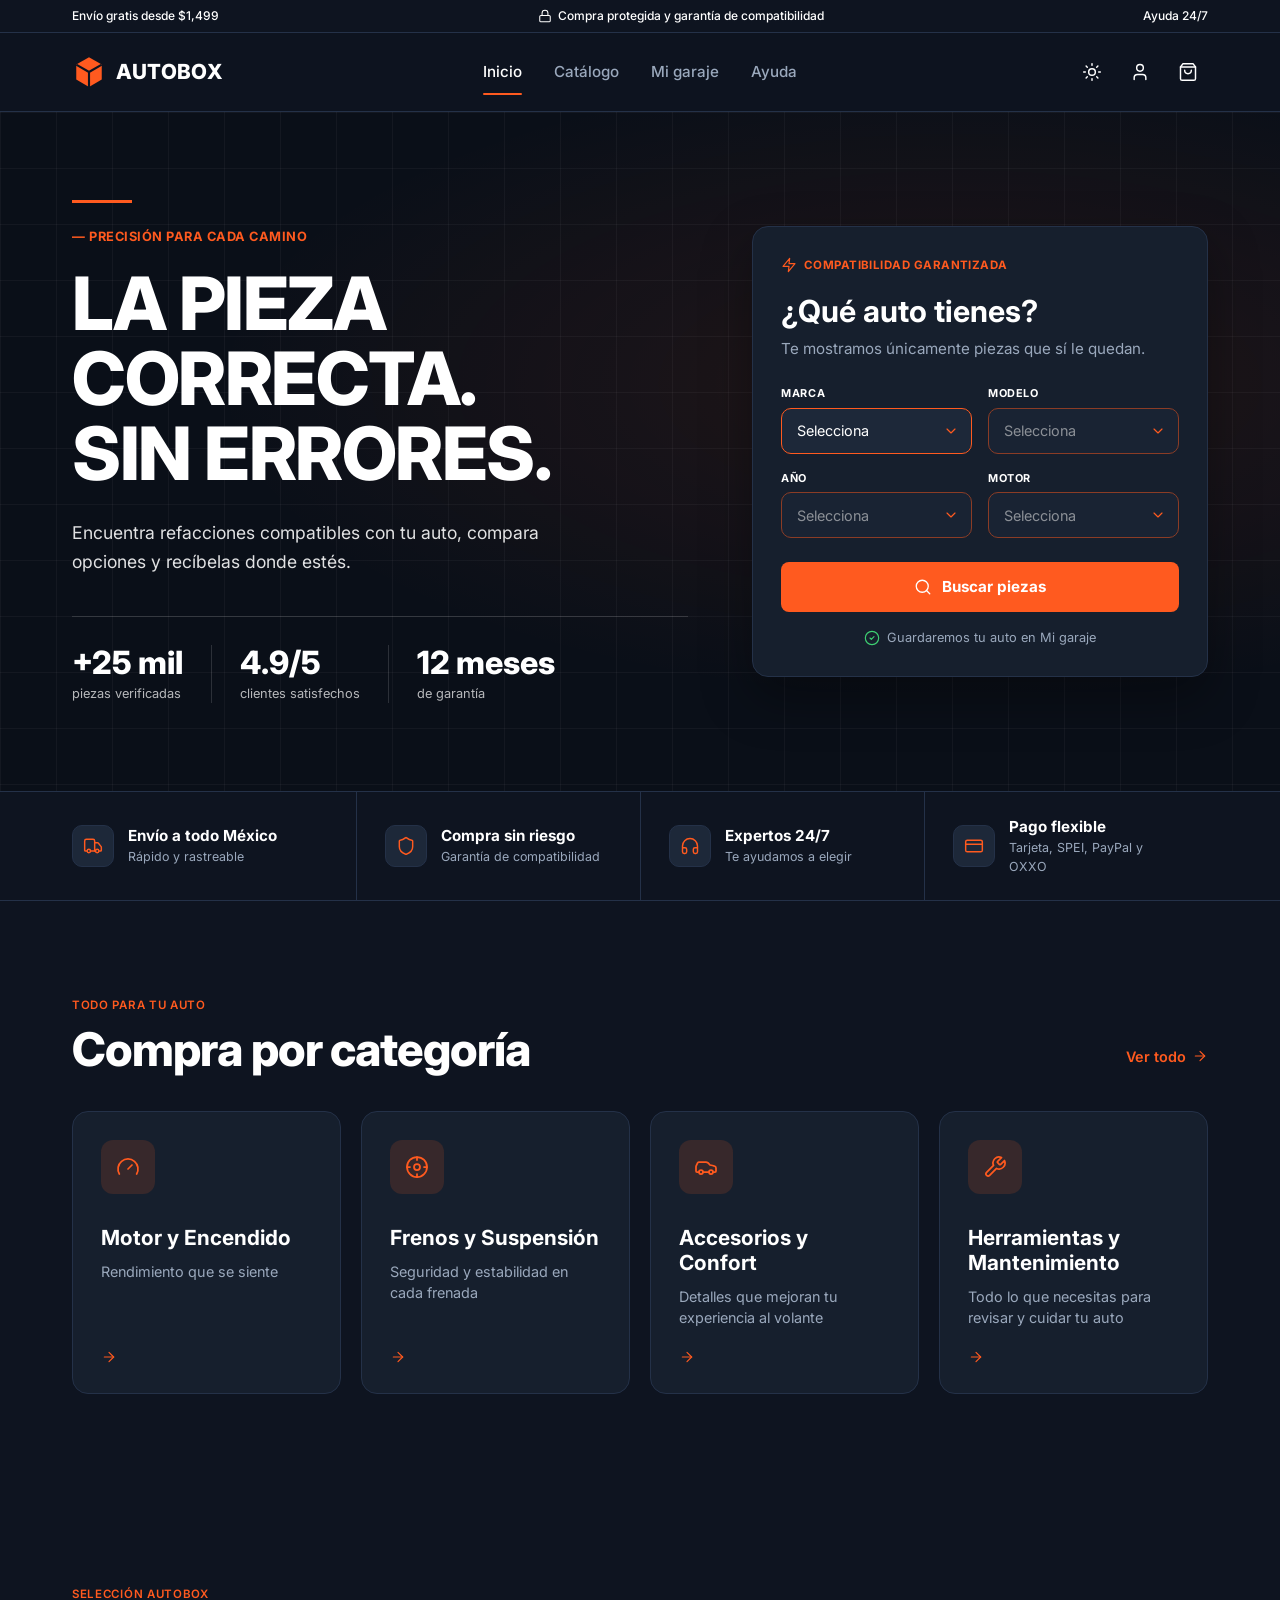
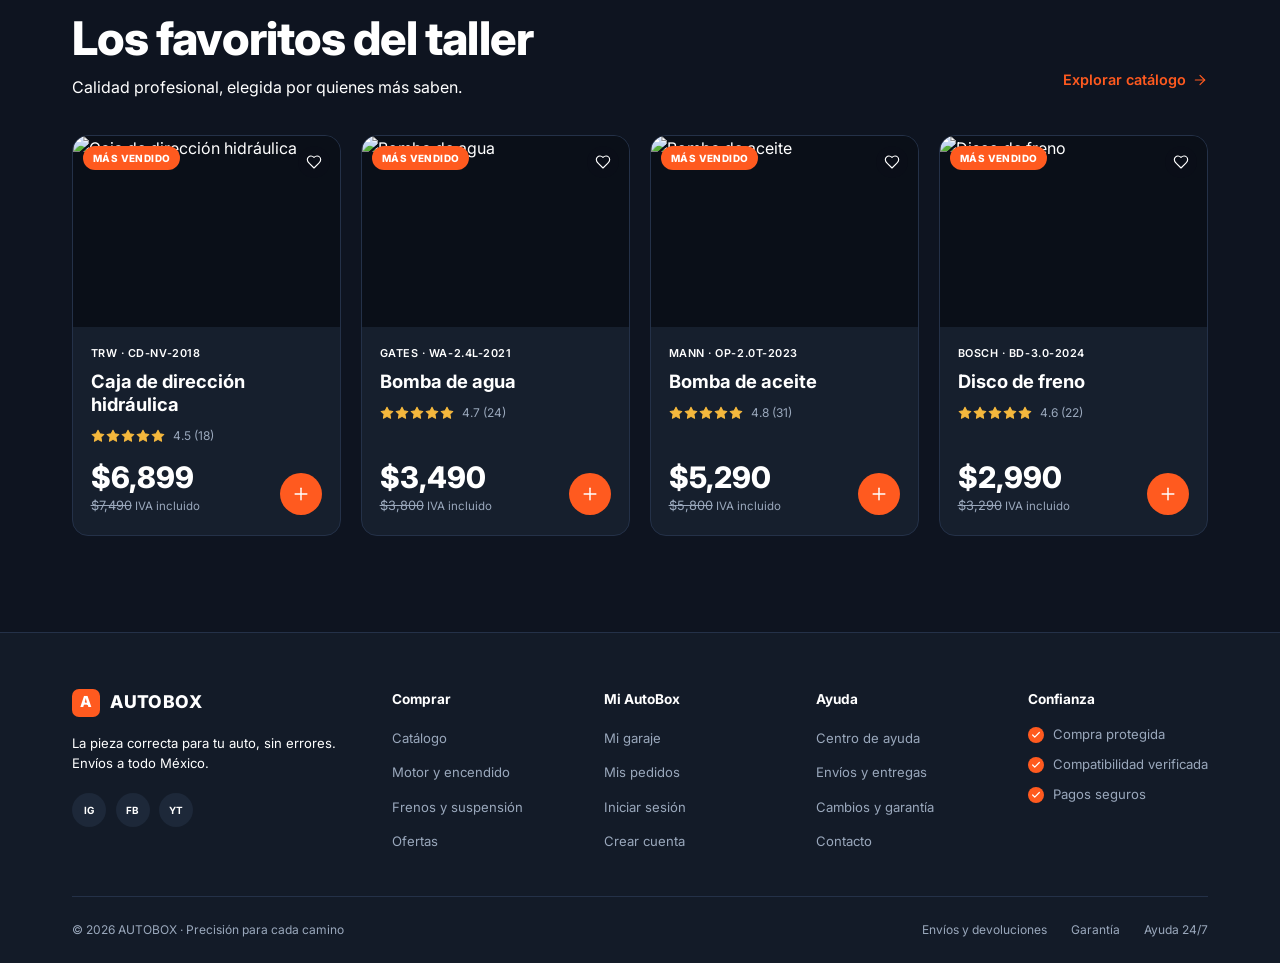
==== index.html @ 2fdffbb2 "git add" ====
<!doctype html>
<html lang="es" data-theme="dark">
<head>
    <meta charset="UTF-8" />
    <meta name="viewport" content="width=device-width, initial-scale=1.0" />
    <meta name="description" content="AUTOBOX: la pieza correcta para tu auto, sin errores. Compatibilidad garantizada y envíos a todo México." />
    <title>AUTOBOX · Inicio</title>

    <!-- Aplica el tema guardado antes de pintar (evita parpadeo) -->
    <script>
        try { document.documentElement.dataset.theme = localStorage.getItem('autobox:theme') || 'dark'; } catch (e) {}
    </script>

    <link rel="preconnect" href="https://fonts.googleapis.com" />
    <link rel="preconnect" href="https://fonts.gstatic.com" crossorigin />
    <link href="https://fonts.googleapis.com/css2?family=Inter:wght@400;500;600;700;800;900&display=swap" rel="stylesheet" />
    <link rel="stylesheet" href="css/style.css" />
</head>

<body>
<!-- ===== Sprite de iconos (se usan con <use href="#i-nombre">) ===== -->
<svg width="0" height="0" style="position:absolute" aria-hidden="true">
    <symbol id="i-truck" viewBox="0 0 24 24"><path d="M14 18V6a2 2 0 0 0-2-2H4a2 2 0 0 0-2 2v11a1 1 0 0 0 1 1h2"/><path d="M15 18H9"/><path d="M19 18h2a1 1 0 0 0 1-1v-3.65a1 1 0 0 0-.22-.624l-3.48-4.35A1 1 0 0 0 17.52 8H14"/><circle cx="17" cy="18" r="2"/><circle cx="7" cy="18" r="2"/></symbol>
    <symbol id="i-shield" viewBox="0 0 24 24"><path d="M20 13c0 5-3.5 7.5-7.66 8.95a1 1 0 0 1-.67-.01C7.5 20.5 4 18 4 13V6a1 1 0 0 1 1-1c2 0 4.5-1.2 6.24-2.72a1.17 1.17 0 0 1 1.52 0C14.51 3.81 17 5 19 5a1 1 0 0 1 1 1z"/></symbol>
    <symbol id="i-headphones" viewBox="0 0 24 24"><path d="M3 14h3a2 2 0 0 1 2 2v3a2 2 0 0 1-2 2H5a2 2 0 0 1-2-2v-7a9 9 0 0 1 18 0v7a2 2 0 0 1-2 2h-1a2 2 0 0 1-2-2v-3a2 2 0 0 1 2-2h3"/></symbol>
    <symbol id="i-card" viewBox="0 0 24 24"><rect width="20" height="14" x="2" y="5" rx="2"/><line x1="2" x2="22" y1="10" y2="10"/></symbol>
    <symbol id="i-lock" viewBox="0 0 24 24"><rect width="18" height="11" x="3" y="11" rx="2" ry="2"/><path d="M7 11V7a5 5 0 0 1 10 0v4"/></symbol>
    <symbol id="i-sun" viewBox="0 0 24 24"><circle cx="12" cy="12" r="4"/><path d="M12 2v2"/><path d="M12 20v2"/><path d="m4.93 4.93 1.41 1.41"/><path d="m17.66 17.66 1.41 1.41"/><path d="M2 12h2"/><path d="M20 12h2"/><path d="m6.34 17.66-1.41 1.41"/><path d="m19.07 4.93-1.41 1.41"/></symbol>
    <symbol id="i-moon" viewBox="0 0 24 24"><path d="M12 3a6 6 0 0 0 9 9 9 9 0 1 1-9-9Z"/></symbol>
    <symbol id="i-user" viewBox="0 0 24 24"><path d="M19 21v-2a4 4 0 0 0-4-4H9a4 4 0 0 0-4 4v2"/><circle cx="12" cy="7" r="4"/></symbol>
    <symbol id="i-bag" viewBox="0 0 24 24"><path d="M6 2 3 6v14a2 2 0 0 0 2 2h14a2 2 0 0 0 2-2V6l-3-4Z"/><path d="M3 6h18"/><path d="M16 10a4 4 0 0 1-8 0"/></symbol>
    <symbol id="i-menu" viewBox="0 0 24 24"><path d="M4 6h16"/><path d="M4 12h16"/><path d="M4 18h16"/></symbol>
    <symbol id="i-zap" viewBox="0 0 24 24"><path d="M13 2 3 14h9l-1 8 10-12h-9l1-8z"/></symbol>
    <symbol id="i-search" viewBox="0 0 24 24"><circle cx="11" cy="11" r="8"/><path d="m21 21-4.3-4.3"/></symbol>
    <symbol id="i-check-circle" viewBox="0 0 24 24"><circle cx="12" cy="12" r="10"/><path d="m9 12 2 2 4-4"/></symbol>
    <symbol id="i-check" viewBox="0 0 24 24"><path d="M20 6 9 17l-5-5"/></symbol>
    <symbol id="i-arrow-right" viewBox="0 0 24 24"><path d="M5 12h14"/><path d="m12 5 7 7-7 7"/></symbol>
    <symbol id="i-chevron-down" viewBox="0 0 24 24"><path d="m6 9 6 6 6-6"/></symbol>
    <symbol id="i-heart" viewBox="0 0 24 24"><path d="M19 14c1.49-1.46 3-3.21 3-5.5A5.5 5.5 0 0 0 16.5 3c-1.76 0-3 .5-4.5 2-1.5-1.5-2.74-2-4.5-2A5.5 5.5 0 0 0 2 8.5c0 2.3 1.5 4.05 3 5.5l7 7Z"/></symbol>
    <symbol id="i-plus" viewBox="0 0 24 24"><path d="M5 12h14"/><path d="M12 5v14"/></symbol>
    <symbol id="i-star" viewBox="0 0 24 24"><polygon points="12 2 15.09 8.26 22 9.27 17 14.14 18.18 21.02 12 17.77 5.82 21.02 7 14.14 2 9.27 8.91 8.26 12 2"/></symbol>
    <symbol id="i-wrench" viewBox="0 0 24 24"><path d="M14.7 6.3a1 1 0 0 0 0 1.4l1.6 1.6a1 1 0 0 0 1.4 0l3.77-3.77a6 6 0 0 1-7.94 7.94l-6.91 6.91a2.12 2.12 0 0 1-3-3l6.91-6.91a6 6 0 0 1 7.94-7.94l-3.76 3.76z"/></symbol>
    <symbol id="i-car" viewBox="0 0 24 24"><path d="M19 17h2c.6 0 1-.4 1-1v-3c0-.9-.7-1.7-1.5-1.9C18.7 10.6 16 10 16 10s-1.3-1.4-2.2-2.3c-.5-.4-1.1-.7-1.8-.7H5c-.6 0-1.1.4-1.4.9l-1.4 2.9A3.7 3.7 0 0 0 2 12v4c0 .6.4 1 1 1h2"/><circle cx="7" cy="17" r="2"/><path d="M9 17h6"/><circle cx="17" cy="17" r="2"/></symbol>
    <symbol id="i-gauge" viewBox="0 0 24 24"><path d="m12 14 4-4"/><path d="M3.34 19a10 10 0 1 1 17.32 0"/></symbol>
    <symbol id="i-disc" viewBox="0 0 24 24"><circle cx="12" cy="12" r="10"/><circle cx="12" cy="12" r="3"/><path d="M12 2v3"/><path d="M12 19v3"/><path d="M2 12h3"/><path d="M19 12h3"/></symbol>
</svg>

<!-- ===== Barra superior ===== -->
<div class="topbar">
    <div class="container topbar__inner">
        <span class="topbar__side">Envío gratis desde $1,499</span>
        <span class="topbar__center">
          <svg class="icon" width="14" height="14"><use href="#i-lock" /></svg>
          Compra protegida y garantía de compatibilidad
        </span>
        <a class="topbar__side" href="/ayuda">Ayuda 24/7</a>
    </div>
</div>

<!-- ===== Header ===== -->
<header class="site-header">
    <div class="container site-header__inner">
        <a class="logo logo--cube" href="/" aria-label="AUTOBOX - Inicio">
            <svg class="logo__cube" viewBox="0 0 32 32" aria-hidden="true">
                <path d="M16 2 28 9v14l-12 7L4 23V9z" fill="currentColor" />
                <path d="M16 16 28 9M16 16 4 9M16 16v14" fill="none" stroke="var(--color-bg)" stroke-width="2" stroke-linejoin="round" />
            </svg>
            <span class="logo__text">AUTOBOX</span>
        </a>

        <nav class="nav" data-nav aria-label="Principal">
            <a class="nav__link is-active" href="/" aria-current="page">Inicio</a>
            <a class="nav__link" href="/catalogo">Catálogo</a>
            <a class="nav__link" href="/garaje">Mi garaje</a>
            <a class="nav__link" href="/ayuda">Ayuda</a>
        </nav>

        <div class="site-header__actions">
            <button class="icon-btn theme-toggle" type="button" data-theme-toggle aria-label="Cambiar tema">
                <svg class="icon icon-sun" width="20" height="20"><use href="#i-sun" /></svg>
                <svg class="icon icon-moon" width="20" height="20"><use href="#i-moon" /></svg>
            </button>
            <a class="icon-btn" href="/login" aria-label="Mi cuenta"><svg class="icon" width="20" height="20"><use href="#i-user" /></svg></a>
            <a class="icon-btn" href="/carrito" aria-label="Carrito"><svg class="icon" width="20" height="20"><use href="#i-bag" /></svg></a>
            <button class="icon-btn site-header__menu" type="button" data-menu-toggle aria-label="Abrir menú" aria-expanded="false">
                <svg class="icon" width="20" height="20"><use href="#i-menu" /></svg>
            </button>
        </div>
    </div>
</header>

<main>
    <!-- ===== Hero + buscador de auto ===== -->
    <section class="hero">
        <div class="container hero__inner">
            <div class="hero__content">
                <span class="hero__line" aria-hidden="true"></span>
                <p class="hero__eyebrow">— Precisión para cada camino</p>
                <h1 class="hero__title"><span>La pieza</span> <span>correcta.</span> <span>Sin errores.</span></h1>
                <p class="hero__text">Encuentra refacciones compatibles con tu auto, compara opciones y recíbelas donde estés.</p>

                <div class="hero__stats">
                    <div class="hero__stat"><strong>+25 mil</strong><span>piezas verificadas</span></div>
                    <div class="hero__stat"><strong>4.9/5</strong><span>clientes satisfechos</span></div>
                    <div class="hero__stat"><strong>12 meses</strong><span>de garantía</span></div>
                </div>
            </div>

            <form class="finder" data-finder novalidate>
                <p class="finder__eyebrow"><svg class="icon" width="16" height="16"><use href="#i-zap" /></svg> Compatibilidad garantizada</p>
                <h2 class="finder__title">¿Qué auto tienes?</h2>
                <p class="finder__text">Te mostramos únicamente piezas que sí le quedan.</p>

                <div class="finder__grid">
                    <div class="field">
                        <label class="field__label" for="finder-marca">Marca</label>
                        <div class="select">
                            <select class="select__control" id="finder-marca" name="marca"><option value="">Selecciona</option></select>
                            <svg class="icon select__icon" width="16" height="16"><use href="#i-chevron-down" /></svg>
                        </div>
                    </div>
                    <div class="field">
                        <label class="field__label" for="finder-modelo">Modelo</label>
                        <div class="select">
                            <select class="select__control" id="finder-modelo" name="modelo" disabled><option value="">Selecciona</option></select>
                            <svg class="icon select__icon" width="16" height="16"><use href="#i-chevron-down" /></svg>
                        </div>
                    </div>
                    <div class="field">
                        <label class="field__label" for="finder-anio">Año</label>
                        <div class="select">
                            <select class="select__control" id="finder-anio" name="anio" disabled><option value="">Selecciona</option></select>
                            <svg class="icon select__icon" width="16" height="16"><use href="#i-chevron-down" /></svg>
                        </div>
                    </div>
                    <div class="field">
                        <label class="field__label" for="finder-motor">Motor</label>
                        <div class="select">
                            <select class="select__control" id="finder-motor" name="motor" disabled><option value="">Selecciona</option></select>
                            <svg class="icon select__icon" width="16" height="16"><use href="#i-chevron-down" /></svg>
                        </div>
                    </div>
                </div>

                <button class="btn btn--primary btn--block" type="submit">
                    <svg class="icon" width="18" height="18"><use href="#i-search" /></svg> Buscar piezas
                </button>

                <p class="finder__note" data-finder-note>
                    <svg class="icon" width="16" height="16"><use href="#i-check-circle" /></svg>
                    <span>Guardaremos tu auto en Mi garaje</span>
                </p>
            </form>
        </div>
    </section>

    <!-- ===== Beneficios ===== -->
    <section class="benefits" aria-label="Beneficios">
        <div class="container">
            <ul class="benefits__list">
                <li class="benefit">
                    <span class="benefit__icon"><svg class="icon" width="20" height="20"><use href="#i-truck" /></svg></span>
                    <div><strong class="benefit__title">Envío a todo México</strong><span class="benefit__text">Rápido y rastreable</span></div>
                </li>
                <li class="benefit">
                    <span class="benefit__icon"><svg class="icon" width="20" height="20"><use href="#i-shield" /></svg></span>
                    <div><strong class="benefit__title">Compra sin riesgo</strong><span class="benefit__text">Garantía de compatibilidad</span></div>
                </li>
                <li class="benefit">
                    <span class="benefit__icon"><svg class="icon" width="20" height="20"><use href="#i-headphones" /></svg></span>
                    <div><strong class="benefit__title">Expertos 24/7</strong><span class="benefit__text">Te ayudamos a elegir</span></div>
                </li>
                <li class="benefit">
                    <span class="benefit__icon"><svg class="icon" width="20" height="20"><use href="#i-card" /></svg></span>
                    <div><strong class="benefit__title">Pago flexible</strong><span class="benefit__text">Tarjeta, SPEI, PayPal y OXXO</span></div>
                </li>
            </ul>
        </div>
    </section>

    <!-- ===== Categorías ===== -->
    <section class="section" aria-labelledby="categorias-title">
        <div class="container">
            <div class="section-heading">
                <div>
                    <p class="eyebrow">Todo para tu auto</p>
                    <h2 class="section-heading__title" id="categorias-title">Compra por categoría</h2>
                </div>
                <a class="link-arrow" href="/catalogo">Ver todo <svg class="icon" width="16" height="16"><use href="#i-arrow-right" /></svg></a>
            </div>

            <div class="category-grid">
                <a class="category-card" href="/catalogo?cat=motor">
                    <span class="category-card__icon"><svg class="icon" width="24" height="24"><use href="#i-gauge" /></svg></span>
                    <h3 class="category-card__title">Motor y Encendido</h3>
                    <p class="category-card__text">Rendimiento que se siente</p>
                    <span class="category-card__arrow"><svg class="icon" width="16" height="16"><use href="#i-arrow-right" /></svg></span>
                </a>
                <a class="category-card" href="/catalogo?cat=frenos">
                    <span class="category-card__icon"><svg class="icon" width="24" height="24"><use href="#i-disc" /></svg></span>
                    <h3 class="category-card__title">Frenos y Suspensión</h3>
                    <p class="category-card__text">Seguridad y estabilidad en cada frenada</p>
                    <span class="category-card__arrow"><svg class="icon" width="16" height="16"><use href="#i-arrow-right" /></svg></span>
                </a>
                <a class="category-card" href="/catalogo?cat=accesorios">
                    <span class="category-card__icon"><svg class="icon" width="24" height="24"><use href="#i-car" /></svg></span>
                    <h3 class="category-card__title">Accesorios y Confort</h3>
                    <p class="category-card__text">Detalles que mejoran tu experiencia al volante</p>
                    <span class="category-card__arrow"><svg class="icon" width="16" height="16"><use href="#i-arrow-right" /></svg></span>
                </a>
                <a class="category-card" href="/catalogo?cat=herramientas">
                    <span class="category-card__icon"><svg class="icon" width="24" height="24"><use href="#i-wrench" /></svg></span>
                    <h3 class="category-card__title">Herramientas y Mantenimiento</h3>
                    <p class="category-card__text">Todo lo que necesitas para revisar y cuidar tu auto</p>
                    <span class="category-card__arrow"><svg class="icon" width="16" height="16"><use href="#i-arrow-right" /></svg></span>
                </a>
            </div>
        </div>
    </section>

    <!-- ===== Productos destacados =====
         Las imágenes son URLs (columna imagen_url de PRODUCTO). Cámbialas por las reales. -->
    <section class="section" aria-labelledby="favoritos-title">
        <div class="container">
            <div class="section-heading">
                <div>
                    <p class="eyebrow">Selección AUTOBOX</p>
                    <h2 class="section-heading__title" id="favoritos-title">Los favoritos del taller</h2>
                    <p class="section-heading__text">Calidad profesional, elegida por quienes más saben.</p>
                </div>
                <a class="link-arrow" href="/catalogo">Explorar catálogo <svg class="icon" width="16" height="16"><use href="#i-arrow-right" /></svg></a>
            </div>

            <div class="product-grid" data-products>
                <!-- Producto 1 -->
                <article class="product-card">
                    <div class="product-card__media">
                        <img src="https://placehold.co/600x430/151d2a/9aa8bc?text=Caja+de+direccion" alt="Caja de dirección hidráulica" loading="lazy" width="600" height="430" />
                        <span class="badge">Más vendido</span>
                        <button class="product-card__fav" type="button" data-fav aria-pressed="false" aria-label="Guardar Caja de dirección hidráulica en favoritos"><svg class="icon" width="16" height="16"><use href="#i-heart" /></svg></button>
                    </div>
                    <div class="product-card__body">
                        <p class="product-card__sku">TRW · CD-NV-2018</p>
                        <h3 class="product-card__name">Caja de dirección hidráulica</h3>
                        <p class="product-card__rating">
                            <span class="stars" role="img" aria-label="Calificación 4.5 de 5"><svg class="icon icon--filled" width="14" height="14"><use href="#i-star" /></svg><svg class="icon icon--filled" width="14" height="14"><use href="#i-star" /></svg><svg class="icon icon--filled" width="14" height="14"><use href="#i-star" /></svg><svg class="icon icon--filled" width="14" height="14"><use href="#i-star" /></svg><svg class="icon icon--filled" width="14" height="14"><use href="#i-star" /></svg></span>
                            <span>4.5 (18)</span>
                        </p>
                        <div class="product-card__footer">
                            <div>
                                <p class="product-card__price">$6,899</p>
                                <p class="product-card__old"><s>$7,490</s> <span>IVA incluido</span></p>
                            </div>
                            <button class="product-card__add" type="button" data-add="1" aria-label="Agregar Caja de dirección hidráulica al carrito">
                                <svg class="icon icon-plus" width="20" height="20"><use href="#i-plus" /></svg>
                                <svg class="icon icon-check" width="20" height="20"><use href="#i-check" /></svg>
                            </button>
                        </div>
                    </div>
                </article>

                <!-- Producto 2 -->
                <article class="product-card">
                    <div class="product-card__media">
                        <img src="https://placehold.co/600x430/151d2a/9aa8bc?text=Bomba+de+agua" alt="Bomba de agua" loading="lazy" width="600" height="430" />
                        <span class="badge">Más vendido</span>
                        <button class="product-card__fav" type="button" data-fav aria-pressed="false" aria-label="Guardar Bomba de agua en favoritos"><svg class="icon" width="16" height="16"><use href="#i-heart" /></svg></button>
                    </div>
                    <div class="product-card__body">
                        <p class="product-card__sku">GATES · WA-2.4L-2021</p>
                        <h3 class="product-card__name">Bomba de agua</h3>
                        <p class="product-card__rating">
                            <span class="stars" role="img" aria-label="Calificación 4.7 de 5"><svg class="icon icon--filled" width="14" height="14"><use href="#i-star" /></svg><svg class="icon icon--filled" width="14" height="14"><use href="#i-star" /></svg><svg class="icon icon--filled" width="14" height="14"><use href="#i-star" /></svg><svg class="icon icon--filled" width="14" height="14"><use href="#i-star" /></svg><svg class="icon icon--filled" width="14" height="14"><use href="#i-star" /></svg></span>
                            <span>4.7 (24)</span>
                        </p>
                        <div class="product-card__footer">
                            <div>
                                <p class="product-card__price">$3,490</p>
                                <p class="product-card__old"><s>$3,800</s> <span>IVA incluido</span></p>
                            </div>
                            <button class="product-card__add" type="button" data-add="2" aria-label="Agregar Bomba de agua al carrito">
                                <svg class="icon icon-plus" width="20" height="20"><use href="#i-plus" /></svg>
                                <svg class="icon icon-check" width="20" height="20"><use href="#i-check" /></svg>
                            </button>
                        </div>
                    </div>
                </article>

                <!-- Producto 3 -->
                <article class="product-card">
                    <div class="product-card__media">
                        <img src="https://placehold.co/600x430/151d2a/9aa8bc?text=Bomba+de+aceite" alt="Bomba de aceite" loading="lazy" width="600" height="430" />
                        <span class="badge">Más vendido</span>
                        <button class="product-card__fav" type="button" data-fav aria-pressed="false" aria-label="Guardar Bomba de aceite en favoritos"><svg class="icon" width="16" height="16"><use href="#i-heart" /></svg></button>
                    </div>
                    <div class="product-card__body">
                        <p class="product-card__sku">MANN · OP-2.0T-2023</p>
                        <h3 class="product-card__name">Bomba de aceite</h3>
                        <p class="product-card__rating">
                            <span class="stars" role="img" aria-label="Calificación 4.8 de 5"><svg class="icon icon--filled" width="14" height="14"><use href="#i-star" /></svg><svg class="icon icon--filled" width="14" height="14"><use href="#i-star" /></svg><svg class="icon icon--filled" width="14" height="14"><use href="#i-star" /></svg><svg class="icon icon--filled" width="14" height="14"><use href="#i-star" /></svg><svg class="icon icon--filled" width="14" height="14"><use href="#i-star" /></svg></span>
                            <span>4.8 (31)</span>
                        </p>
                        <div class="product-card__footer">
                            <div>
                                <p class="product-card__price">$5,290</p>
                                <p class="product-card__old"><s>$5,800</s> <span>IVA incluido</span></p>
                            </div>
                            <button class="product-card__add" type="button" data-add="3" aria-label="Agregar Bomba de aceite al carrito">
                                <svg class="icon icon-plus" width="20" height="20"><use href="#i-plus" /></svg>
                                <svg class="icon icon-check" width="20" height="20"><use href="#i-check" /></svg>
                            </button>
                        </div>
                    </div>
                </article>

                <!-- Producto 4 -->
                <article class="product-card">
                    <div class="product-card__media">
                        <img src="https://placehold.co/600x430/151d2a/9aa8bc?text=Disco+de+freno" alt="Disco de freno" loading="lazy" width="600" height="430" />
                        <span class="badge">Más vendido</span>
                        <button class="product-card__fav" type="button" data-fav aria-pressed="false" aria-label="Guardar Disco de freno en favoritos"><svg class="icon" width="16" height="16"><use href="#i-heart" /></svg></button>
                    </div>
                    <div class="product-card__body">
                        <p class="product-card__sku">BOSCH · BD-3.0-2024</p>
                        <h3 class="product-card__name">Disco de freno</h3>
                        <p class="product-card__rating">
                            <span class="stars" role="img" aria-label="Calificación 4.6 de 5"><svg class="icon icon--filled" width="14" height="14"><use href="#i-star" /></svg><svg class="icon icon--filled" width="14" height="14"><use href="#i-star" /></svg><svg class="icon icon--filled" width="14" height="14"><use href="#i-star" /></svg><svg class="icon icon--filled" width="14" height="14"><use href="#i-star" /></svg><svg class="icon icon--filled" width="14" height="14"><use href="#i-star" /></svg></span>
                            <span>4.6 (22)</span>
                        </p>
                        <div class="product-card__footer">
                            <div>
                                <p class="product-card__price">$2,990</p>
                                <p class="product-card__old"><s>$3,290</s> <span>IVA incluido</span></p>
                            </div>
                            <button class="product-card__add" type="button" data-add="4" aria-label="Agregar Disco de freno al carrito">
                                <svg class="icon icon-plus" width="20" height="20"><use href="#i-plus" /></svg>
                                <svg class="icon icon-check" width="20" height="20"><use href="#i-check" /></svg>
                            </button>
                        </div>
                    </div>
                </article>
            </div>
        </div>
    </section>
</main>

<!-- ===== Footer ===== -->
<footer class="footer">
    <div class="container">
        <div class="footer__grid">
            <div class="footer__brand">
                <a class="logo logo--letter" href="/" aria-label="AUTOBOX - Inicio"><span class="logo__letter" aria-hidden="true">A</span><span class="logo__text">AUTOBOX</span></a>
                <p>La pieza correcta para tu auto, sin errores. Envíos a todo México.</p>
                <div class="footer__socials">
                    <a class="footer__social" href="#" aria-label="Instagram">IG</a>
                    <a class="footer__social" href="#" aria-label="Facebook">FB</a>
                    <a class="footer__social" href="#" aria-label="YouTube">YT</a>
                </div>
            </div>

            <div class="footer__col">
                <h3 class="footer__heading">Comprar</h3>
                <ul>
                    <li><a href="/catalogo">Catálogo</a></li>
                    <li><a href="/catalogo?cat=motor">Motor y encendido</a></li>
                    <li><a href="/catalogo?cat=frenos">Frenos y suspensión</a></li>
                    <li><a href="/catalogo?ofertas=1">Ofertas</a></li>
                </ul>
            </div>

            <div class="footer__col">
                <h3 class="footer__heading">Mi AutoBox</h3>
                <ul>
                    <li><a href="/garaje">Mi garaje</a></li>
                    <li><a href="/pedidos">Mis pedidos</a></li>
                    <li><a href="/login">Iniciar sesión</a></li>
                    <li><a href="/registro">Crear cuenta</a></li>
                </ul>
            </div>

            <div class="footer__col">
                <h3 class="footer__heading">Ayuda</h3>
                <ul>
                    <li><a href="/ayuda">Centro de ayuda</a></li>
                    <li><a href="/ayuda#envios">Envíos y entregas</a></li>
                    <li><a href="/ayuda#garantia">Cambios y garantía</a></li>
                    <li><a href="/contacto">Contacto</a></li>
                </ul>
            </div>

            <div class="footer__col">
                <h3 class="footer__heading">Confianza</h3>
                <ul class="footer__trust">
                    <li><span class="footer__check"><svg class="icon" width="10" height="10"><use href="#i-check" /></svg></span>Compra protegida</li>
                    <li><span class="footer__check"><svg class="icon" width="10" height="10"><use href="#i-check" /></svg></span>Compatibilidad verificada</li>
                    <li><span class="footer__check"><svg class="icon" width="10" height="10"><use href="#i-check" /></svg></span>Pagos seguros</li>
                </ul>
            </div>
        </div>

        <div class="footer__bottom">
            <p>© 2026 AUTOBOX · Precisión para cada camino</p>
            <nav class="footer__legal" aria-label="Legal">
                <a href="/ayuda#envios">Envíos y devoluciones</a>
                <a href="/ayuda#garantia">Garantía</a>
                <a href="/ayuda">Ayuda 24/7</a>
            </nav>
        </div>
    </div>
</footer>

<!-- ===== Interactividad mínima ===== -->
<script>
    (function () {
        var root = document.documentElement;

        /* --- Tema claro / oscuro --- */
        var themeBtn = document.querySelector('[data-theme-toggle]');
        function labelTheme() {
            themeBtn.setAttribute('aria-label', root.dataset.theme === 'light' ? 'Cambiar a tema oscuro' : 'Cambiar a tema claro');
        }
        themeBtn.addEventListener('click', function () {
            root.dataset.theme = root.dataset.theme === 'light' ? 'dark' : 'light';
            try { localStorage.setItem('autobox:theme', root.dataset.theme); } catch (e) {}
            labelTheme();
        });
        labelTheme();

        /* --- Menú móvil --- */
        var menuBtn = document.querySelector('[data-menu-toggle]');
        var nav = document.querySelector('[data-nav]');
        menuBtn.addEventListener('click', function () {
            var open = nav.classList.toggle('is-open');
            menuBtn.setAttribute('aria-expanded', String(open));
        });

        /* --- Buscador de auto (mismos datos que backend/database/seed.sql) --- */
        var vehicles = [
            { marca: 'Nissan', modelo: 'Tsuru', anio: 2015, motor: '1.6L' },
            { marca: 'Nissan', modelo: 'Versa', anio: 2018, motor: '1.6L' },
            { marca: 'Volkswagen', modelo: 'Jetta', anio: 2018, motor: '2.0L' },
            { marca: 'Volkswagen', modelo: 'Vento', anio: 2016, motor: '1.6L' },
            { marca: 'Chevrolet', modelo: 'Aveo', anio: 2016, motor: '1.6L' },
            { marca: 'Chevrolet', modelo: 'Spark', anio: 2017, motor: '1.2L' },
            { marca: 'Toyota', modelo: 'Corolla', anio: 2019, motor: '1.8L' },
            { marca: 'Toyota', modelo: 'Hilux', anio: 2020, motor: '2.7L' },
            { marca: 'Ford', modelo: 'Fiesta', anio: 2014, motor: '1.6L' },
            { marca: 'Ford', modelo: 'Ranger', anio: 2019, motor: '3.2L' }
        ];

        var form = document.querySelector('[data-finder]');
        var f = { marca: form.marca, modelo: form.modelo, anio: form.anio, motor: form.motor };
        var note = form.querySelector('[data-finder-note] span');
        var defaultNote = note.textContent;

        function unique(list) { return list.filter(function (v, i) { return list.indexOf(v) === i; }); }
        function fill(select, values) {
            select.innerHTML = '<option value="">Selecciona</option>' +
                values.map(function (v) { return '<option value="' + v + '">' + v + '</option>'; }).join('');
            select.disabled = values.length === 0;
        }
        function pick(key, filter) {
            return unique(vehicles.filter(filter).map(function (v) { return v[key]; })).sort();
        }

        fill(f.marca, pick('marca', function () { return true; }));

        f.marca.addEventListener('change', function () {
            fill(f.modelo, f.marca.value ? pick('modelo', function (v) { return v.marca === f.marca.value; }) : []);
            fill(f.anio, []); fill(f.motor, []);
        });
        f.modelo.addEventListener('change', function () {
            fill(f.anio, f.modelo.value ? pick('anio', function (v) {
                return v.marca === f.marca.value && v.modelo === f.modelo.value;
            }) : []);
            fill(f.motor, []);
        });
        f.anio.addEventListener('change', function () {
            fill(f.motor, f.anio.value ? pick('motor', function (v) {
                return v.marca === f.marca.value && v.modelo === f.modelo.value && String(v.anio) === f.anio.value;
            }) : []);
        });

        Object.keys(f).forEach(function (k) {
            f[k].addEventListener('change', function () {
                f[k].classList.remove('is-invalid');
                note.textContent = defaultNote;
            });
        });

        form.addEventListener('submit', function (e) {
            e.preventDefault();
            var missing = Object.keys(f).filter(function (k) { return !f[k].value; });
            if (missing.length) {
                missing.forEach(function (k) { f[k].classList.add('is-invalid'); });
                note.textContent = 'Completa los cuatro campos para continuar';
                return;
            }
            var car = { marca: f.marca.value, modelo: f.modelo.value, anio: f.anio.value, motor: f.motor.value };
            try { localStorage.setItem('autobox:garage', JSON.stringify(car)); } catch (err) {}
            note.textContent = 'Guardado en Mi garaje: ' + car.marca + ' ' + car.modelo + ' ' + car.anio + ' ' + car.motor;
            document.dispatchEvent(new CustomEvent('autobox:vehicle-selected', { detail: car }));
        });

        /* --- Favoritos y agregar al carrito --- */
        document.querySelector('[data-products]').addEventListener('click', function (e) {
            var fav = e.target.closest('[data-fav]');
            if (fav) {
                var on = fav.classList.toggle('is-active');
                fav.setAttribute('aria-pressed', String(on));
                return;
            }
            var add = e.target.closest('[data-add]');
            if (add) {
                document.dispatchEvent(new CustomEvent('autobox:add-to-cart', { detail: { id: Number(add.dataset.add) } }));
                add.classList.add('is-added');
                setTimeout(function () { add.classList.remove('is-added'); }, 1200);
            }
        });
    })();
</script>
</body>
</html>
---- css/style.css ----
:root,
:root[data-theme='dark'] {
  color-scheme: dark;

  --color-bg: #0e1420;
  --color-bg-elevated: #131b28;
  --color-surface: #161f2d;
  --color-surface-2: #1d2839;
  --color-border: #243148;
  --color-text: #ffffff;
  --color-muted: #9aa8bc;

  --color-accent: #ff5a1f;
  --color-accent-hover: #ff7440;
  --color-accent-soft: rgba(255, 90, 31, 0.14);
  --color-star: #f5b83d;
  --color-success: #3ecf72;
  --color-danger: #ff4d4f;

  --shadow-card: 0 20px 50px rgba(0, 0, 0, 0.35);
}

:root[data-theme='light'] {
  color-scheme: light;

  --color-bg: #f4f6fa;
  --color-bg-elevated: #ffffff;
  --color-surface: #ffffff;
  --color-surface-2: #eef1f6;
  --color-border: #dde3ec;
  --color-text: #0e1420;
  --color-muted: #5b6b80;

  --color-accent-soft: rgba(255, 90, 31, 0.1);
  --shadow-card: 0 20px 50px rgba(14, 20, 32, 0.12);
}

:root {
  --font-sans: 'Inter', system-ui, -apple-system, 'Segoe UI', Roboto, sans-serif;

  --radius-sm: 8px;
  --radius-md: 12px;
  --radius-lg: 16px;

  --container: 1200px;
  --gutter: clamp(1rem, 4vw, 2rem);
  --section-space: clamp(3.5rem, 8vw, 6rem);
}

/* ---------- base ---------- */
*,
*::before,
*::after {
  box-sizing: border-box;
}

* {
  margin: 0;
  padding: 0;
}

html {
  scroll-behavior: smooth;
  -webkit-text-size-adjust: 100%;
}

body {
  font-family: var(--font-sans);
  background: var(--color-bg);
  color: var(--color-text);
  line-height: 1.5;
  -webkit-font-smoothing: antialiased;
  transition: background-color 0.2s, color 0.2s;
}

img,
svg {
  display: block;
  max-width: 100%;
}

a {
  color: inherit;
  text-decoration: none;
}

ul {
  list-style: none;
}

button,
select {
  font: inherit;
  color: inherit;
}

button {
  cursor: pointer;
  background: none;
  border: 0;
}

:focus-visible {
  outline: 2px solid var(--color-accent);
  outline-offset: 2px;
}

.icon {
  flex-shrink: 0;
}

.icon--filled {
  fill: currentColor;
}

/* ---------- Layout ---------- */
.container {
  width: 100%;
  max-width: var(--container);
  margin-inline: auto;
  padding-inline: var(--gutter);
}

.section {
  padding-block: var(--section-space);
}

/* ---------- Utilidades de texto ---------- */
.eyebrow {
  font-size: 0.72rem;
  font-weight: 600;
  letter-spacing: 0.06em;
  text-transform: uppercase;
  color: var(--color-accent);
}

/* ---------- Botones ---------- */
.btn {
  display: inline-flex;
  align-items: center;
  justify-content: center;
  gap: 0.6rem;
  height: 50px;
  padding-inline: 1.5rem;
  border-radius: var(--radius-sm);
  font-weight: 700;
  font-size: 0.95rem;
  transition: background-color 0.2s, transform 0.1s;
}

.btn--primary {
  background: var(--color-accent);
  color: #fff;
}

.btn--primary:hover {
  background: var(--color-accent-hover);
}

.btn--primary:active {
  transform: translateY(1px);
}

.btn--block {
  width: 100%;
}

.link-arrow {
  display: inline-flex;
  align-items: center;
  gap: 0.35rem;
  font-size: 0.9rem;
  font-weight: 600;
  color: var(--color-accent);
  white-space: nowrap;
  transition: gap 0.2s;
}

.link-arrow:hover {
  gap: 0.6rem;
}

.icon-btn {
  display: inline-grid;
  place-items: center;
  width: 40px;
  height: 40px;
  border-radius: 50%;
  color: var(--color-text);
  transition: background-color 0.2s, color 0.2s;
}

.icon-btn:hover {
  background: var(--color-surface-2);
  color: var(--color-accent);
}

@media (prefers-reduced-motion: reduce) {
  * {
    transition: none !important;
    animation: none !important;
    scroll-behavior: auto !important;
  }
}

/* ---------- logo ---------- */
.logo {
  display: inline-flex;
  align-items: center;
  gap: 0.65rem;
  font-weight: 800;
  font-size: 1.3rem;
  letter-spacing: 0.02em;
}

.logo__cube {
  width: 34px;
  height: 34px;
  color: var(--color-accent);
}

.logo__letter {
  display: grid;
  place-items: center;
  width: 28px;
  height: 28px;
  border-radius: 7px;
  background: var(--color-accent);
  color: #fff;
  font-size: 0.95rem;
  font-weight: 800;
}

.logo--letter {
  font-size: 1.1rem;
}

/* ---------- topbar ---------- */
.topbar {
  background: var(--color-bg);
  border-bottom: 1px solid var(--color-border);
  font-size: 0.75rem;
  font-weight: 500;
}

.topbar__inner {
  display: flex;
  align-items: center;
  justify-content: space-between;
  gap: 1rem;
  min-height: 32px;
}

.topbar__center {
  display: inline-flex;
  align-items: center;
  gap: 0.4rem;
}

.topbar a:hover {
  color: var(--color-accent);
}

@media (max-width: 760px) {
  .topbar__side {
    display: none;
  }
  .topbar__inner {
    justify-content: center;
  }
}

/* ---------- header ---------- */
.site-header {
  position: sticky;
  top: 0;
  z-index: 50;
  background: color-mix(in srgb, var(--color-bg) 92%, transparent);
  backdrop-filter: blur(10px);
  border-bottom: 1px solid var(--color-border);
}

.site-header__inner {
  display: grid;
  grid-template-columns: 1fr auto 1fr;
  align-items: center;
  min-height: 78px;
}

.nav {
  display: flex;
  align-items: center;
  gap: 2rem;
}

.nav__link {
  position: relative;
  padding-block: 0.5rem;
  font-size: 0.95rem;
  font-weight: 500;
  color: var(--color-muted);
  transition: color 0.2s;
}

.nav__link:hover,
.nav__link.is-active {
  color: var(--color-text);
}

.nav__link.is-active::after {
  content: '';
  position: absolute;
  left: 0;
  right: 0;
  bottom: -4px;
  height: 2px;
  border-radius: 2px;
  background: var(--color-accent);
}

.site-header__actions {
  display: flex;
  align-items: center;
  justify-content: flex-end;
  gap: 0.5rem;
}

.site-header__menu {
  display: none;
}

@media (max-width: 820px) {
  .site-header__inner {
    grid-template-columns: 1fr auto;
    min-height: 64px;
  }

  .site-header__menu {
    display: inline-grid;
  }

  .nav {
    position: absolute;
    top: 100%;
    left: 0;
    right: 0;
    flex-direction: column;
    align-items: flex-start;
    gap: 0;
    padding: 0.5rem var(--gutter) 1rem;
    background: var(--color-bg-elevated);
    border-bottom: 1px solid var(--color-border);
    display: none;
  }

  .nav.is-open {
    display: flex;
  }

  .nav__link {
    width: 100%;
    padding-block: 0.8rem;
  }

  .nav__link.is-active::after {
    display: none;
  }

  .nav__link.is-active {
    color: var(--color-accent);
  }
}

/* ---------- hero ---------- */
/* El hero siempre es oscuro (también en tema claro) */
.hero {
  position: relative;
  isolation: isolate;
  overflow: hidden;
  color: #fff;
  background-color: #0a0f18;
  background-image: var(--hero-image, none);
  background-size: cover;
  background-position: center;
}

.hero::before {
  content: '';
  position: absolute;
  inset: 0;
  z-index: -1;
  background:
    linear-gradient(rgba(255, 255, 255, 0.04) 1px, transparent 1px) 0 0 / 56px 56px,
    linear-gradient(90deg, rgba(255, 255, 255, 0.04) 1px, transparent 1px) 0 0 / 56px 56px,
    radial-gradient(ellipse at 75% 40%, rgba(255, 90, 31, 0.1), transparent 55%),
    linear-gradient(90deg, rgba(10, 15, 24, 0.9) 0%, rgba(10, 15, 24, 0.72) 55%, rgba(10, 15, 24, 0.88) 100%);
}

.hero__inner {
  display: grid;
  grid-template-columns: minmax(0, 1.15fr) minmax(0, 0.85fr);
  align-items: center;
  gap: clamp(2rem, 5vw, 4rem);
  padding-block: clamp(3rem, 8vw, 5.5rem);
}

.hero__line {
  display: block;
  width: 60px;
  height: 3px;
  margin-bottom: 1.5rem;
  background: var(--color-accent);
}

.hero__eyebrow {
  margin-bottom: 1.25rem;
  font-size: 0.8rem;
  font-weight: 700;
  letter-spacing: 0.04em;
  text-transform: uppercase;
  color: var(--color-accent);
}

.hero__title {
  font-size: clamp(2.6rem, 6.2vw, 4.6rem);
  font-weight: 800;
  line-height: 1.02;
  letter-spacing: -0.02em;
  text-transform: uppercase;
}

.hero__title span {
  display: block;
}

.hero__text {
  max-width: 34rem;
  margin-top: 1.75rem;
  font-size: 1.1rem;
  line-height: 1.6;
  color: rgba(255, 255, 255, 0.88);
}

.hero__stats {
  display: flex;
  margin-top: 2.5rem;
  padding-top: 1.75rem;
  border-top: 1px solid rgba(255, 255, 255, 0.14);
}

.hero__stat {
  display: flex;
  flex-direction: column;
  padding-inline: 1.75rem;
}

.hero__stat:first-child {
  padding-left: 0;
}

.hero__stat + .hero__stat {
  border-left: 1px solid rgba(255, 255, 255, 0.14);
}

.hero__stat strong {
  font-size: clamp(1.4rem, 3vw, 2rem);
  font-weight: 800;
  line-height: 1.1;
}

.hero__stat span {
  margin-top: 0.25rem;
  font-size: 0.8rem;
  color: rgba(255, 255, 255, 0.7);
}

@media (max-width: 960px) {
  .hero__inner {
    grid-template-columns: 1fr;
  }
}

@media (max-width: 520px) {
  .hero__stat {
    padding-inline: 1rem;
  }
}

/* ---------- vehicle-finder ---------- */
.finder {
  padding: clamp(1.25rem, 3vw, 1.75rem);
  background: var(--color-surface);
  color: var(--color-text);
  border: 1px solid var(--color-border);
  border-radius: var(--radius-lg);
  box-shadow: var(--shadow-card);
}

.finder__eyebrow {
  display: inline-flex;
  align-items: center;
  gap: 0.4rem;
  font-size: 0.72rem;
  font-weight: 700;
  letter-spacing: 0.04em;
  text-transform: uppercase;
  color: var(--color-accent);
}

.finder__title {
  margin-top: 0.9rem;
  font-size: 1.9rem;
  font-weight: 700;
  line-height: 1.15;
}

.finder__text {
  margin-top: 0.6rem;
  font-size: 0.95rem;
  color: var(--color-muted);
}

.finder__grid {
  display: grid;
  grid-template-columns: 1fr 1fr;
  gap: 1rem;
  margin-block: 1.5rem;
}

.field__label {
  display: block;
  margin-bottom: 0.4rem;
  font-size: 0.68rem;
  font-weight: 700;
  letter-spacing: 0.05em;
  text-transform: uppercase;
}

.select {
  position: relative;
}

.select__control {
  width: 100%;
  height: 46px;
  padding: 0 2.25rem 0 0.9rem;
  background: var(--color-surface-2);
  border: 1px solid var(--color-accent);
  border-radius: 10px;
  font-size: 0.9rem;
  appearance: none;
  -webkit-appearance: none;
  cursor: pointer;
  transition: border-color 0.2s, opacity 0.2s;
}

.select__control:disabled {
  opacity: 0.5;
  cursor: not-allowed;
}

.select__control.is-invalid {
  border-color: var(--color-danger);
  box-shadow: 0 0 0 3px rgba(255, 77, 79, 0.18);
}

.select__icon {
  position: absolute;
  right: 0.8rem;
  top: 50%;
  transform: translateY(-50%);
  color: var(--color-accent);
  pointer-events: none;
}

.finder__note {
  display: flex;
  align-items: center;
  justify-content: center;
  gap: 0.45rem;
  margin-top: 1rem;
  font-size: 0.8rem;
  text-align: center;
  color: var(--color-muted);
}

.finder__note .icon {
  color: var(--color-success);
}

@media (max-width: 420px) {
  .finder__grid {
    grid-template-columns: 1fr;
  }
}

/* ---------- benefits ---------- */
.benefits {
  background: var(--color-bg);
  border-block: 1px solid var(--color-border);
}

.benefits__list {
  display: grid;
  grid-template-columns: repeat(4, 1fr);
}

.benefit {
  display: flex;
  align-items: center;
  gap: 0.9rem;
  padding: 1.5rem 1.5rem 1.5rem 0;
}

.benefit + .benefit {
  padding-left: 1.75rem;
  border-left: 1px solid var(--color-border);
}

.benefit__icon {
  display: grid;
  place-items: center;
  flex-shrink: 0;
  width: 42px;
  height: 42px;
  border: 1px solid var(--color-border);
  border-radius: 10px;
  background: var(--color-surface-2);
  color: var(--color-accent);
}

.benefit__title {
  display: block;
  font-size: 0.95rem;
  font-weight: 700;
}

.benefit__text {
  display: block;
  font-size: 0.78rem;
  color: var(--color-muted);
}

@media (max-width: 900px) {
  .benefits__list {
    grid-template-columns: 1fr 1fr;
  }
  .benefit,
  .benefit + .benefit {
    padding: 1.1rem 0.5rem 1.1rem 0;
    border-left: 0;
  }
}

@media (max-width: 520px) {
  .benefits__list {
    grid-template-columns: 1fr;
  }
}

/* ---------- section-heading ---------- */
.section-heading {
  display: flex;
  align-items: flex-end;
  justify-content: space-between;
  gap: 1rem;
  margin-bottom: 2.25rem;
}

.section-heading__title {
  margin-top: 0.6rem;
  font-size: clamp(2rem, 4.5vw, 2.9rem);
  font-weight: 800;
  line-height: 1.1;
  letter-spacing: -0.02em;
}

.section-heading__text {
  margin-top: 0.7rem;
  font-size: 1rem;
  color: var(--color-text);
}

.section-heading .link-arrow {
  margin-bottom: 0.5rem;
}

@media (max-width: 560px) {
  .section-heading {
    flex-direction: column;
    align-items: flex-start;
  }
}

/* ---------- categories ---------- */
.category-grid {
  display: grid;
  grid-template-columns: repeat(4, 1fr);
  gap: 1.25rem;
}

.category-card {
  display: flex;
  flex-direction: column;
  min-height: 270px;
  padding: 1.75rem;
  background: var(--color-surface);
  border: 1px solid var(--color-border);
  border-radius: var(--radius-lg);
  transition: transform 0.2s, border-color 0.2s, box-shadow 0.2s;
}

.category-card:hover {
  transform: translateY(-4px);
  border-color: var(--color-accent);
  box-shadow: var(--shadow-card);
}

.category-card__icon {
  display: grid;
  place-items: center;
  width: 54px;
  height: 54px;
  border-radius: var(--radius-md);
  background: var(--color-accent-soft);
  color: var(--color-accent);
}

.category-card__title {
  margin-top: 2rem;
  font-size: 1.3rem;
  font-weight: 700;
  line-height: 1.2;
}

.category-card__text {
  margin-top: 0.6rem;
  font-size: 0.9rem;
  line-height: 1.5;
  color: var(--color-muted);
}

.category-card__arrow {
  margin-top: auto;
  padding-top: 1.25rem;
  color: var(--color-accent);
  transition: transform 0.2s;
}

.category-card:hover .category-card__arrow {
  transform: translateX(4px);
}

@media (max-width: 1024px) {
  .category-grid {
    grid-template-columns: repeat(2, 1fr);
  }
}

@media (max-width: 560px) {
  .category-grid {
    grid-template-columns: 1fr;
  }
  .category-card {
    min-height: 0;
  }
}

/* ---------- products ---------- */
.product-grid {
  display: grid;
  grid-template-columns: repeat(4, 1fr);
  gap: 1.25rem;
}

.product-card {
  display: flex;
  flex-direction: column;
  overflow: hidden;
  background: var(--color-surface);
  border: 1px solid var(--color-border);
  border-radius: var(--radius-lg);
  transition: transform 0.2s, box-shadow 0.2s, border-color 0.2s;
}

.product-card:hover {
  transform: translateY(-4px);
  border-color: color-mix(in srgb, var(--color-accent) 55%, var(--color-border));
  box-shadow: var(--shadow-card);
}

.product-card__media {
  position: relative;
  aspect-ratio: 1.4 / 1;
  background: #0a0f18;
}

.product-card__media img {
  width: 100%;
  height: 100%;
  object-fit: cover;
}

.badge {
  position: absolute;
  top: 0.65rem;
  left: 0.65rem;
  padding: 0.28rem 0.6rem;
  border-radius: 999px;
  background: var(--color-accent);
  color: #fff;
  font-size: 0.62rem;
  font-weight: 800;
  letter-spacing: 0.04em;
  text-transform: uppercase;
}

.product-card__fav {
  position: absolute;
  top: 0.6rem;
  right: 0.6rem;
  display: grid;
  place-items: center;
  width: 32px;
  height: 32px;
  border-radius: 50%;
  background: rgba(10, 15, 24, 0.72);
  color: #fff;
  transition: background-color 0.2s, color 0.2s;
}

.product-card__fav:hover {
  background: rgba(10, 15, 24, 0.95);
}

.product-card__fav.is-active {
  color: var(--color-accent);
}

.product-card__fav.is-active .icon {
  fill: currentColor;
}

.product-card__body {
  display: flex;
  flex: 1;
  flex-direction: column;
  padding: 1.1rem 1.1rem 1.2rem;
}

.product-card__sku {
  font-size: 0.68rem;
  font-weight: 600;
  letter-spacing: 0.05em;
  text-transform: uppercase;
}

.product-card__name {
  margin-top: 0.55rem;
  font-size: 1.15rem;
  font-weight: 700;
  line-height: 1.25;
}

.product-card__rating {
  display: flex;
  align-items: center;
  gap: 0.5rem;
  margin-top: 0.7rem;
  font-size: 0.75rem;
  color: var(--color-muted);
}

.stars {
  display: inline-flex;
  gap: 1px;
  color: var(--color-star);
}

.product-card__footer {
  display: flex;
  align-items: flex-end;
  justify-content: space-between;
  gap: 0.75rem;
  margin-top: auto;
  padding-top: 1rem;
}

.product-card__price {
  font-size: 1.85rem;
  font-weight: 800;
  line-height: 1.1;
}

.product-card__old {
  margin-top: 0.15rem;
  font-size: 0.72rem;
  color: var(--color-muted);
}

.product-card__old s {
  font-size: 0.8rem;
}

.product-card__add {
  display: grid;
  place-items: center;
  flex-shrink: 0;
  width: 42px;
  height: 42px;
  border-radius: 50%;
  background: var(--color-accent);
  color: #fff;
  transition: background-color 0.2s, transform 0.15s;
}

.product-card__add:hover {
  background: var(--color-accent-hover);
  transform: scale(1.06);
}

.product-card__add .icon-check,
.product-card__add.is-added .icon-plus {
  display: none;
}

.product-card__add.is-added .icon-check {
  display: block;
}

.product-card__add.is-added {
  background: var(--color-success);
}

@media (max-width: 1024px) {
  .product-grid {
    grid-template-columns: repeat(2, 1fr);
  }
}

@media (max-width: 560px) {
  .product-grid {
    grid-template-columns: 1fr;
  }
}

/* ---------- footer ---------- */
.footer {
  background: var(--color-bg-elevated);
  border-top: 1px solid var(--color-border);
  padding-top: 3.5rem;
}

.footer__grid {
  display: grid;
  grid-template-columns: 1.6fr repeat(4, 1fr);
  gap: 2rem;
}

.footer__brand p {
  max-width: 17rem;
  margin-top: 1rem;
  font-size: 0.82rem;
  line-height: 1.55;
}

.footer__socials {
  display: flex;
  gap: 0.6rem;
  margin-top: 1.25rem;
}

.footer__social {
  display: grid;
  place-items: center;
  width: 34px;
  height: 34px;
  border-radius: 50%;
  background: var(--color-surface-2);
  font-size: 0.62rem;
  font-weight: 700;
  transition: background-color 0.2s, color 0.2s;
}

.footer__social:hover {
  background: var(--color-accent);
  color: #fff;
}

.footer__heading {
  margin-bottom: 1rem;
  font-size: 0.85rem;
  font-weight: 700;
}

.footer__col li + li {
  margin-top: 0.65rem;
}

.footer__col a {
  font-size: 0.82rem;
  color: var(--color-muted);
  transition: color 0.2s;
}

.footer__col a:hover {
  color: var(--color-text);
}

.footer__trust li {
  display: flex;
  align-items: center;
  gap: 0.55rem;
  font-size: 0.82rem;
  color: var(--color-muted);
}

.footer__check {
  display: grid;
  place-items: center;
  flex-shrink: 0;
  width: 16px;
  height: 16px;
  border-radius: 50%;
  background: var(--color-accent);
  color: #fff;
}

.footer__check .icon {
  stroke-width: 3;
}

.footer__bottom {
  display: flex;
  align-items: center;
  justify-content: space-between;
  flex-wrap: wrap;
  gap: 1rem;
  margin-top: 2.75rem;
  padding-block: 1.5rem;
  border-top: 1px solid var(--color-border);
  font-size: 0.75rem;
  color: var(--color-muted);
}

.footer__legal {
  display: flex;
  flex-wrap: wrap;
  gap: 1.5rem;
}

.footer__legal a:hover {
  color: var(--color-text);
}

@media (max-width: 1024px) {
  .footer__grid {
    grid-template-columns: repeat(3, 1fr);
  }
  .footer__brand {
    grid-column: 1 / -1;
  }
}

@media (max-width: 560px) {
  .footer__grid {
    grid-template-columns: 1fr 1fr;
  }
}

/* ---------- iconos (sprite SVG) ---------- */
.icon {
  fill: none;
  stroke: currentColor;
  stroke-width: 1.75;
  stroke-linecap: round;
  stroke-linejoin: round;
}

/* Botón de tema: muestra sol en oscuro y luna en claro */
.theme-toggle .icon-moon,
:root[data-theme='light'] .theme-toggle .icon-sun {
  display: none;
}
:root[data-theme='light'] .theme-toggle .icon-moon {
  display: block;
}

.footer__check .icon {
  stroke-width: 3;
}

/* Debe ir después de .icon para que el relleno (estrellas) no se pierda */
.icon.icon--filled {
  fill: currentColor;
}
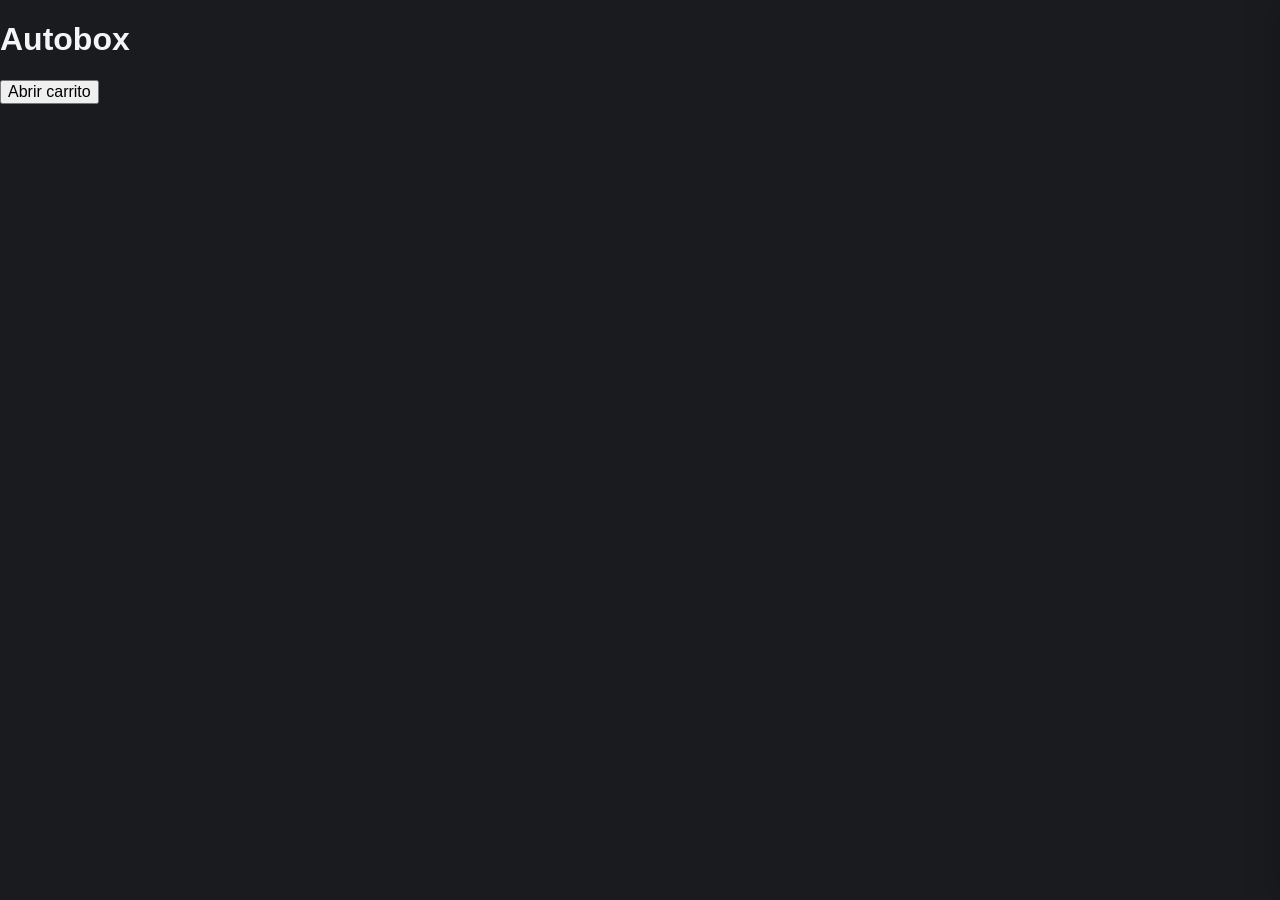
==== commit 12cbad55: "Merge remote-tracking branch 'origin/login-carrito-producto' into rama-producto" ====
--- a/index.html
+++ b/index.html
@@ -1,523 +1,28 @@
 <!doctype html>
-<html lang="es" data-theme="dark">
+<html lang="es">
 <head>
-    <meta charset="UTF-8" />
-    <meta name="viewport" content="width=device-width, initial-scale=1.0" />
-    <meta name="description" content="AUTOBOX: la pieza correcta para tu auto, sin errores. Compatibilidad garantizada y envíos a todo México." />
-    <title>AUTOBOX · Inicio</title>
+  <meta charset="utf-8">
+  <meta name="viewport" content="width=device-width, initial-scale=1">
+  <title>Autobox</title>
+  <link rel="stylesheet" href="css/carritoStyle.css">
+</head>
+<body>
+  <!-- Contenido principal de prueba con el botón que abre el carrito. -->
+  <main>
+    <h1>Autobox</h1>
+    <!-- aria-controls y aria-expanded informan sobre el panel a tecnologías de asistencia. -->
+    <button class="open-cart" type="button" aria-controls="cart-frame" aria-expanded="false">
+      Abrir carrito
+    </button>
+  </main>
 
-    <!-- Aplica el tema guardado antes de pintar (evita parpadeo) -->
-    <script>
-        try { document.documentElement.dataset.theme = localStorage.getItem('autobox:theme') || 'dark'; } catch (e) {}
-    </script>
+  <!-- Esta capa oscurece el inicio mientras el carrito está abierto. -->
+  <div class="cart-overlay" hidden></div>
+  <!-- Carga carrito.html aquí para mostrarlo como panel lateral. -->
+  <iframe class="cart-frame" id="cart-frame" src="carrito.html" title="Carrito de compras" aria-hidden="true"></iframe>
+  <!-- La lógica que abre, cierra y sincroniza el panel está en este archivo. -->
+  <script src="js/carrito.js"></script>
 
-    <link rel="preconnect" href="https://fonts.googleapis.com" />
-    <link rel="preconnect" href="https://fonts.gstatic.com" crossorigin />
-    <link href="https://fonts.googleapis.com/css2?family=Inter:wght@400;500;600;700;800;900&display=swap" rel="stylesheet" />
-    <link rel="stylesheet" href="css/style.css" />
-</head>
 
-<body>
-<!-- ===== Sprite de iconos (se usan con <use href="#i-nombre">) ===== -->
-<svg width="0" height="0" style="position:absolute" aria-hidden="true">
-    <symbol id="i-truck" viewBox="0 0 24 24"><path d="M14 18V6a2 2 0 0 0-2-2H4a2 2 0 0 0-2 2v11a1 1 0 0 0 1 1h2"/><path d="M15 18H9"/><path d="M19 18h2a1 1 0 0 0 1-1v-3.65a1 1 0 0 0-.22-.624l-3.48-4.35A1 1 0 0 0 17.52 8H14"/><circle cx="17" cy="18" r="2"/><circle cx="7" cy="18" r="2"/></symbol>
-    <symbol id="i-shield" viewBox="0 0 24 24"><path d="M20 13c0 5-3.5 7.5-7.66 8.95a1 1 0 0 1-.67-.01C7.5 20.5 4 18 4 13V6a1 1 0 0 1 1-1c2 0 4.5-1.2 6.24-2.72a1.17 1.17 0 0 1 1.52 0C14.51 3.81 17 5 19 5a1 1 0 0 1 1 1z"/></symbol>
-    <symbol id="i-headphones" viewBox="0 0 24 24"><path d="M3 14h3a2 2 0 0 1 2 2v3a2 2 0 0 1-2 2H5a2 2 0 0 1-2-2v-7a9 9 0 0 1 18 0v7a2 2 0 0 1-2 2h-1a2 2 0 0 1-2-2v-3a2 2 0 0 1 2-2h3"/></symbol>
-    <symbol id="i-card" viewBox="0 0 24 24"><rect width="20" height="14" x="2" y="5" rx="2"/><line x1="2" x2="22" y1="10" y2="10"/></symbol>
-    <symbol id="i-lock" viewBox="0 0 24 24"><rect width="18" height="11" x="3" y="11" rx="2" ry="2"/><path d="M7 11V7a5 5 0 0 1 10 0v4"/></symbol>
-    <symbol id="i-sun" viewBox="0 0 24 24"><circle cx="12" cy="12" r="4"/><path d="M12 2v2"/><path d="M12 20v2"/><path d="m4.93 4.93 1.41 1.41"/><path d="m17.66 17.66 1.41 1.41"/><path d="M2 12h2"/><path d="M20 12h2"/><path d="m6.34 17.66-1.41 1.41"/><path d="m19.07 4.93-1.41 1.41"/></symbol>
-    <symbol id="i-moon" viewBox="0 0 24 24"><path d="M12 3a6 6 0 0 0 9 9 9 9 0 1 1-9-9Z"/></symbol>
-    <symbol id="i-user" viewBox="0 0 24 24"><path d="M19 21v-2a4 4 0 0 0-4-4H9a4 4 0 0 0-4 4v2"/><circle cx="12" cy="7" r="4"/></symbol>
-    <symbol id="i-bag" viewBox="0 0 24 24"><path d="M6 2 3 6v14a2 2 0 0 0 2 2h14a2 2 0 0 0 2-2V6l-3-4Z"/><path d="M3 6h18"/><path d="M16 10a4 4 0 0 1-8 0"/></symbol>
-    <symbol id="i-menu" viewBox="0 0 24 24"><path d="M4 6h16"/><path d="M4 12h16"/><path d="M4 18h16"/></symbol>
-    <symbol id="i-zap" viewBox="0 0 24 24"><path d="M13 2 3 14h9l-1 8 10-12h-9l1-8z"/></symbol>
-    <symbol id="i-search" viewBox="0 0 24 24"><circle cx="11" cy="11" r="8"/><path d="m21 21-4.3-4.3"/></symbol>
-    <symbol id="i-check-circle" viewBox="0 0 24 24"><circle cx="12" cy="12" r="10"/><path d="m9 12 2 2 4-4"/></symbol>
-    <symbol id="i-check" viewBox="0 0 24 24"><path d="M20 6 9 17l-5-5"/></symbol>
-    <symbol id="i-arrow-right" viewBox="0 0 24 24"><path d="M5 12h14"/><path d="m12 5 7 7-7 7"/></symbol>
-    <symbol id="i-chevron-down" viewBox="0 0 24 24"><path d="m6 9 6 6 6-6"/></symbol>
-    <symbol id="i-heart" viewBox="0 0 24 24"><path d="M19 14c1.49-1.46 3-3.21 3-5.5A5.5 5.5 0 0 0 16.5 3c-1.76 0-3 .5-4.5 2-1.5-1.5-2.74-2-4.5-2A5.5 5.5 0 0 0 2 8.5c0 2.3 1.5 4.05 3 5.5l7 7Z"/></symbol>
-    <symbol id="i-plus" viewBox="0 0 24 24"><path d="M5 12h14"/><path d="M12 5v14"/></symbol>
-    <symbol id="i-star" viewBox="0 0 24 24"><polygon points="12 2 15.09 8.26 22 9.27 17 14.14 18.18 21.02 12 17.77 5.82 21.02 7 14.14 2 9.27 8.91 8.26 12 2"/></symbol>
-    <symbol id="i-wrench" viewBox="0 0 24 24"><path d="M14.7 6.3a1 1 0 0 0 0 1.4l1.6 1.6a1 1 0 0 0 1.4 0l3.77-3.77a6 6 0 0 1-7.94 7.94l-6.91 6.91a2.12 2.12 0 0 1-3-3l6.91-6.91a6 6 0 0 1 7.94-7.94l-3.76 3.76z"/></symbol>
-    <symbol id="i-car" viewBox="0 0 24 24"><path d="M19 17h2c.6 0 1-.4 1-1v-3c0-.9-.7-1.7-1.5-1.9C18.7 10.6 16 10 16 10s-1.3-1.4-2.2-2.3c-.5-.4-1.1-.7-1.8-.7H5c-.6 0-1.1.4-1.4.9l-1.4 2.9A3.7 3.7 0 0 0 2 12v4c0 .6.4 1 1 1h2"/><circle cx="7" cy="17" r="2"/><path d="M9 17h6"/><circle cx="17" cy="17" r="2"/></symbol>
-    <symbol id="i-gauge" viewBox="0 0 24 24"><path d="m12 14 4-4"/><path d="M3.34 19a10 10 0 1 1 17.32 0"/></symbol>
-    <symbol id="i-disc" viewBox="0 0 24 24"><circle cx="12" cy="12" r="10"/><circle cx="12" cy="12" r="3"/><path d="M12 2v3"/><path d="M12 19v3"/><path d="M2 12h3"/><path d="M19 12h3"/></symbol>
-</svg>
-
-<!-- ===== Barra superior ===== -->
-<div class="topbar">
-    <div class="container topbar__inner">
-        <span class="topbar__side">Envío gratis desde $1,499</span>
-        <span class="topbar__center">
-          <svg class="icon" width="14" height="14"><use href="#i-lock" /></svg>
-          Compra protegida y garantía de compatibilidad
-        </span>
-        <a class="topbar__side" href="/ayuda">Ayuda 24/7</a>
-    </div>
-</div>
-
-<!-- ===== Header ===== -->
-<header class="site-header">
-    <div class="container site-header__inner">
-        <a class="logo logo--cube" href="/" aria-label="AUTOBOX - Inicio">
-            <svg class="logo__cube" viewBox="0 0 32 32" aria-hidden="true">
-                <path d="M16 2 28 9v14l-12 7L4 23V9z" fill="currentColor" />
-                <path d="M16 16 28 9M16 16 4 9M16 16v14" fill="none" stroke="var(--color-bg)" stroke-width="2" stroke-linejoin="round" />
-            </svg>
-            <span class="logo__text">AUTOBOX</span>
-        </a>
-
-        <nav class="nav" data-nav aria-label="Principal">
-            <a class="nav__link is-active" href="/" aria-current="page">Inicio</a>
-            <a class="nav__link" href="/catalogo">Catálogo</a>
-            <a class="nav__link" href="/garaje">Mi garaje</a>
-            <a class="nav__link" href="/ayuda">Ayuda</a>
-        </nav>
-
-        <div class="site-header__actions">
-            <button class="icon-btn theme-toggle" type="button" data-theme-toggle aria-label="Cambiar tema">
-                <svg class="icon icon-sun" width="20" height="20"><use href="#i-sun" /></svg>
-                <svg class="icon icon-moon" width="20" height="20"><use href="#i-moon" /></svg>
-            </button>
-            <a class="icon-btn" href="/login" aria-label="Mi cuenta"><svg class="icon" width="20" height="20"><use href="#i-user" /></svg></a>
-            <a class="icon-btn" href="/carrito" aria-label="Carrito"><svg class="icon" width="20" height="20"><use href="#i-bag" /></svg></a>
-            <button class="icon-btn site-header__menu" type="button" data-menu-toggle aria-label="Abrir menú" aria-expanded="false">
-                <svg class="icon" width="20" height="20"><use href="#i-menu" /></svg>
-            </button>
-        </div>
-    </div>
-</header>
-
-<main>
-    <!-- ===== Hero + buscador de auto ===== -->
-    <section class="hero">
-        <div class="container hero__inner">
-            <div class="hero__content">
-                <span class="hero__line" aria-hidden="true"></span>
-                <p class="hero__eyebrow">— Precisión para cada camino</p>
-                <h1 class="hero__title"><span>La pieza</span> <span>correcta.</span> <span>Sin errores.</span></h1>
-                <p class="hero__text">Encuentra refacciones compatibles con tu auto, compara opciones y recíbelas donde estés.</p>
-
-                <div class="hero__stats">
-                    <div class="hero__stat"><strong>+25 mil</strong><span>piezas verificadas</span></div>
-                    <div class="hero__stat"><strong>4.9/5</strong><span>clientes satisfechos</span></div>
-                    <div class="hero__stat"><strong>12 meses</strong><span>de garantía</span></div>
-                </div>
-            </div>
-
-            <form class="finder" data-finder novalidate>
-                <p class="finder__eyebrow"><svg class="icon" width="16" height="16"><use href="#i-zap" /></svg> Compatibilidad garantizada</p>
-                <h2 class="finder__title">¿Qué auto tienes?</h2>
-                <p class="finder__text">Te mostramos únicamente piezas que sí le quedan.</p>
-
-                <div class="finder__grid">
-                    <div class="field">
-                        <label class="field__label" for="finder-marca">Marca</label>
-                        <div class="select">
-                            <select class="select__control" id="finder-marca" name="marca"><option value="">Selecciona</option></select>
-                            <svg class="icon select__icon" width="16" height="16"><use href="#i-chevron-down" /></svg>
-                        </div>
-                    </div>
-                    <div class="field">
-                        <label class="field__label" for="finder-modelo">Modelo</label>
-                        <div class="select">
-                            <select class="select__control" id="finder-modelo" name="modelo" disabled><option value="">Selecciona</option></select>
-                            <svg class="icon select__icon" width="16" height="16"><use href="#i-chevron-down" /></svg>
-                        </div>
-                    </div>
-                    <div class="field">
-                        <label class="field__label" for="finder-anio">Año</label>
-                        <div class="select">
-                            <select class="select__control" id="finder-anio" name="anio" disabled><option value="">Selecciona</option></select>
-                            <svg class="icon select__icon" width="16" height="16"><use href="#i-chevron-down" /></svg>
-                        </div>
-                    </div>
-                    <div class="field">
-                        <label class="field__label" for="finder-motor">Motor</label>
-                        <div class="select">
-                            <select class="select__control" id="finder-motor" name="motor" disabled><option value="">Selecciona</option></select>
-                            <svg class="icon select__icon" width="16" height="16"><use href="#i-chevron-down" /></svg>
-                        </div>
-                    </div>
-                </div>
-
-                <button class="btn btn--primary btn--block" type="submit">
-                    <svg class="icon" width="18" height="18"><use href="#i-search" /></svg> Buscar piezas
-                </button>
-
-                <p class="finder__note" data-finder-note>
-                    <svg class="icon" width="16" height="16"><use href="#i-check-circle" /></svg>
-                    <span>Guardaremos tu auto en Mi garaje</span>
-                </p>
-            </form>
-        </div>
-    </section>
-
-    <!-- ===== Beneficios ===== -->
-    <section class="benefits" aria-label="Beneficios">
-        <div class="container">
-            <ul class="benefits__list">
-                <li class="benefit">
-                    <span class="benefit__icon"><svg class="icon" width="20" height="20"><use href="#i-truck" /></svg></span>
-                    <div><strong class="benefit__title">Envío a todo México</strong><span class="benefit__text">Rápido y rastreable</span></div>
-                </li>
-                <li class="benefit">
-                    <span class="benefit__icon"><svg class="icon" width="20" height="20"><use href="#i-shield" /></svg></span>
-                    <div><strong class="benefit__title">Compra sin riesgo</strong><span class="benefit__text">Garantía de compatibilidad</span></div>
-                </li>
-                <li class="benefit">
-                    <span class="benefit__icon"><svg class="icon" width="20" height="20"><use href="#i-headphones" /></svg></span>
-                    <div><strong class="benefit__title">Expertos 24/7</strong><span class="benefit__text">Te ayudamos a elegir</span></div>
-                </li>
-                <li class="benefit">
-                    <span class="benefit__icon"><svg class="icon" width="20" height="20"><use href="#i-card" /></svg></span>
-                    <div><strong class="benefit__title">Pago flexible</strong><span class="benefit__text">Tarjeta, SPEI, PayPal y OXXO</span></div>
-                </li>
-            </ul>
-        </div>
-    </section>
-
-    <!-- ===== Categorías ===== -->
-    <section class="section" aria-labelledby="categorias-title">
-        <div class="container">
-            <div class="section-heading">
-                <div>
-                    <p class="eyebrow">Todo para tu auto</p>
-                    <h2 class="section-heading__title" id="categorias-title">Compra por categoría</h2>
-                </div>
-                <a class="link-arrow" href="/catalogo">Ver todo <svg class="icon" width="16" height="16"><use href="#i-arrow-right" /></svg></a>
-            </div>
-
-            <div class="category-grid">
-                <a class="category-card" href="/catalogo?cat=motor">
-                    <span class="category-card__icon"><svg class="icon" width="24" height="24"><use href="#i-gauge" /></svg></span>
-                    <h3 class="category-card__title">Motor y Encendido</h3>
-                    <p class="category-card__text">Rendimiento que se siente</p>
-                    <span class="category-card__arrow"><svg class="icon" width="16" height="16"><use href="#i-arrow-right" /></svg></span>
-                </a>
-                <a class="category-card" href="/catalogo?cat=frenos">
-                    <span class="category-card__icon"><svg class="icon" width="24" height="24"><use href="#i-disc" /></svg></span>
-                    <h3 class="category-card__title">Frenos y Suspensión</h3>
-                    <p class="category-card__text">Seguridad y estabilidad en cada frenada</p>
-                    <span class="category-card__arrow"><svg class="icon" width="16" height="16"><use href="#i-arrow-right" /></svg></span>
-                </a>
-                <a class="category-card" href="/catalogo?cat=accesorios">
-                    <span class="category-card__icon"><svg class="icon" width="24" height="24"><use href="#i-car" /></svg></span>
-                    <h3 class="category-card__title">Accesorios y Confort</h3>
-                    <p class="category-card__text">Detalles que mejoran tu experiencia al volante</p>
-                    <span class="category-card__arrow"><svg class="icon" width="16" height="16"><use href="#i-arrow-right" /></svg></span>
-                </a>
-                <a class="category-card" href="/catalogo?cat=herramientas">
-                    <span class="category-card__icon"><svg class="icon" width="24" height="24"><use href="#i-wrench" /></svg></span>
-                    <h3 class="category-card__title">Herramientas y Mantenimiento</h3>
-                    <p class="category-card__text">Todo lo que necesitas para revisar y cuidar tu auto</p>
-                    <span class="category-card__arrow"><svg class="icon" width="16" height="16"><use href="#i-arrow-right" /></svg></span>
-                </a>
-            </div>
-        </div>
-    </section>
-
-    <!-- ===== Productos destacados =====
-         Las imágenes son URLs (columna imagen_url de PRODUCTO). Cámbialas por las reales. -->
-    <section class="section" aria-labelledby="favoritos-title">
-        <div class="container">
-            <div class="section-heading">
-                <div>
-                    <p class="eyebrow">Selección AUTOBOX</p>
-                    <h2 class="section-heading__title" id="favoritos-title">Los favoritos del taller</h2>
-                    <p class="section-heading__text">Calidad profesional, elegida por quienes más saben.</p>
-                </div>
-                <a class="link-arrow" href="/catalogo">Explorar catálogo <svg class="icon" width="16" height="16"><use href="#i-arrow-right" /></svg></a>
-            </div>
-
-            <div class="product-grid" data-products>
-                <!-- Producto 1 -->
-                <article class="product-card">
-                    <div class="product-card__media">
-                        <img src="https://placehold.co/600x430/151d2a/9aa8bc?text=Caja+de+direccion" alt="Caja de dirección hidráulica" loading="lazy" width="600" height="430" />
-                        <span class="badge">Más vendido</span>
-                        <button class="product-card__fav" type="button" data-fav aria-pressed="false" aria-label="Guardar Caja de dirección hidráulica en favoritos"><svg class="icon" width="16" height="16"><use href="#i-heart" /></svg></button>
-                    </div>
-                    <div class="product-card__body">
-                        <p class="product-card__sku">TRW · CD-NV-2018</p>
-                        <h3 class="product-card__name">Caja de dirección hidráulica</h3>
-                        <p class="product-card__rating">
-                            <span class="stars" role="img" aria-label="Calificación 4.5 de 5"><svg class="icon icon--filled" width="14" height="14"><use href="#i-star" /></svg><svg class="icon icon--filled" width="14" height="14"><use href="#i-star" /></svg><svg class="icon icon--filled" width="14" height="14"><use href="#i-star" /></svg><svg class="icon icon--filled" width="14" height="14"><use href="#i-star" /></svg><svg class="icon icon--filled" width="14" height="14"><use href="#i-star" /></svg></span>
-                            <span>4.5 (18)</span>
-                        </p>
-                        <div class="product-card__footer">
-                            <div>
-                                <p class="product-card__price">$6,899</p>
-                                <p class="product-card__old"><s>$7,490</s> <span>IVA incluido</span></p>
-                            </div>
-                            <button class="product-card__add" type="button" data-add="1" aria-label="Agregar Caja de dirección hidráulica al carrito">
-                                <svg class="icon icon-plus" width="20" height="20"><use href="#i-plus" /></svg>
-                                <svg class="icon icon-check" width="20" height="20"><use href="#i-check" /></svg>
-                            </button>
-                        </div>
-                    </div>
-                </article>
-
-                <!-- Producto 2 -->
-                <article class="product-card">
-                    <div class="product-card__media">
-                        <img src="https://placehold.co/600x430/151d2a/9aa8bc?text=Bomba+de+agua" alt="Bomba de agua" loading="lazy" width="600" height="430" />
-                        <span class="badge">Más vendido</span>
-                        <button class="product-card__fav" type="button" data-fav aria-pressed="false" aria-label="Guardar Bomba de agua en favoritos"><svg class="icon" width="16" height="16"><use href="#i-heart" /></svg></button>
-                    </div>
-                    <div class="product-card__body">
-                        <p class="product-card__sku">GATES · WA-2.4L-2021</p>
-                        <h3 class="product-card__name">Bomba de agua</h3>
-                        <p class="product-card__rating">
-                            <span class="stars" role="img" aria-label="Calificación 4.7 de 5"><svg class="icon icon--filled" width="14" height="14"><use href="#i-star" /></svg><svg class="icon icon--filled" width="14" height="14"><use href="#i-star" /></svg><svg class="icon icon--filled" width="14" height="14"><use href="#i-star" /></svg><svg class="icon icon--filled" width="14" height="14"><use href="#i-star" /></svg><svg class="icon icon--filled" width="14" height="14"><use href="#i-star" /></svg></span>
-                            <span>4.7 (24)</span>
-                        </p>
-                        <div class="product-card__footer">
-                            <div>
-                                <p class="product-card__price">$3,490</p>
-                                <p class="product-card__old"><s>$3,800</s> <span>IVA incluido</span></p>
-                            </div>
-                            <button class="product-card__add" type="button" data-add="2" aria-label="Agregar Bomba de agua al carrito">
-                                <svg class="icon icon-plus" width="20" height="20"><use href="#i-plus" /></svg>
-                                <svg class="icon icon-check" width="20" height="20"><use href="#i-check" /></svg>
-                            </button>
-                        </div>
-                    </div>
-                </article>
-
-                <!-- Producto 3 -->
-                <article class="product-card">
-                    <div class="product-card__media">
-                        <img src="https://placehold.co/600x430/151d2a/9aa8bc?text=Bomba+de+aceite" alt="Bomba de aceite" loading="lazy" width="600" height="430" />
-                        <span class="badge">Más vendido</span>
-                        <button class="product-card__fav" type="button" data-fav aria-pressed="false" aria-label="Guardar Bomba de aceite en favoritos"><svg class="icon" width="16" height="16"><use href="#i-heart" /></svg></button>
-                    </div>
-                    <div class="product-card__body">
-                        <p class="product-card__sku">MANN · OP-2.0T-2023</p>
-                        <h3 class="product-card__name">Bomba de aceite</h3>
-                        <p class="product-card__rating">
-                            <span class="stars" role="img" aria-label="Calificación 4.8 de 5"><svg class="icon icon--filled" width="14" height="14"><use href="#i-star" /></svg><svg class="icon icon--filled" width="14" height="14"><use href="#i-star" /></svg><svg class="icon icon--filled" width="14" height="14"><use href="#i-star" /></svg><svg class="icon icon--filled" width="14" height="14"><use href="#i-star" /></svg><svg class="icon icon--filled" width="14" height="14"><use href="#i-star" /></svg></span>
-                            <span>4.8 (31)</span>
-                        </p>
-                        <div class="product-card__footer">
-                            <div>
-                                <p class="product-card__price">$5,290</p>
-                                <p class="product-card__old"><s>$5,800</s> <span>IVA incluido</span></p>
-                            </div>
-                            <button class="product-card__add" type="button" data-add="3" aria-label="Agregar Bomba de aceite al carrito">
-                                <svg class="icon icon-plus" width="20" height="20"><use href="#i-plus" /></svg>
-                                <svg class="icon icon-check" width="20" height="20"><use href="#i-check" /></svg>
-                            </button>
-                        </div>
-                    </div>
-                </article>
-
-                <!-- Producto 4 -->
-                <article class="product-card">
-                    <div class="product-card__media">
-                        <img src="https://placehold.co/600x430/151d2a/9aa8bc?text=Disco+de+freno" alt="Disco de freno" loading="lazy" width="600" height="430" />
-                        <span class="badge">Más vendido</span>
-                        <button class="product-card__fav" type="button" data-fav aria-pressed="false" aria-label="Guardar Disco de freno en favoritos"><svg class="icon" width="16" height="16"><use href="#i-heart" /></svg></button>
-                    </div>
-                    <div class="product-card__body">
-                        <p class="product-card__sku">BOSCH · BD-3.0-2024</p>
-                        <h3 class="product-card__name">Disco de freno</h3>
-                        <p class="product-card__rating">
-                            <span class="stars" role="img" aria-label="Calificación 4.6 de 5"><svg class="icon icon--filled" width="14" height="14"><use href="#i-star" /></svg><svg class="icon icon--filled" width="14" height="14"><use href="#i-star" /></svg><svg class="icon icon--filled" width="14" height="14"><use href="#i-star" /></svg><svg class="icon icon--filled" width="14" height="14"><use href="#i-star" /></svg><svg class="icon icon--filled" width="14" height="14"><use href="#i-star" /></svg></span>
-                            <span>4.6 (22)</span>
-                        </p>
-                        <div class="product-card__footer">
-                            <div>
-                                <p class="product-card__price">$2,990</p>
-                                <p class="product-card__old"><s>$3,290</s> <span>IVA incluido</span></p>
-                            </div>
-                            <button class="product-card__add" type="button" data-add="4" aria-label="Agregar Disco de freno al carrito">
-                                <svg class="icon icon-plus" width="20" height="20"><use href="#i-plus" /></svg>
-                                <svg class="icon icon-check" width="20" height="20"><use href="#i-check" /></svg>
-                            </button>
-                        </div>
-                    </div>
-                </article>
-            </div>
-        </div>
-    </section>
-</main>
-
-<!-- ===== Footer ===== -->
-<footer class="footer">
-    <div class="container">
-        <div class="footer__grid">
-            <div class="footer__brand">
-                <a class="logo logo--letter" href="/" aria-label="AUTOBOX - Inicio"><span class="logo__letter" aria-hidden="true">A</span><span class="logo__text">AUTOBOX</span></a>
-                <p>La pieza correcta para tu auto, sin errores. Envíos a todo México.</p>
-                <div class="footer__socials">
-                    <a class="footer__social" href="#" aria-label="Instagram">IG</a>
-                    <a class="footer__social" href="#" aria-label="Facebook">FB</a>
-                    <a class="footer__social" href="#" aria-label="YouTube">YT</a>
-                </div>
-            </div>
-
-            <div class="footer__col">
-                <h3 class="footer__heading">Comprar</h3>
-                <ul>
-                    <li><a href="/catalogo">Catálogo</a></li>
-                    <li><a href="/catalogo?cat=motor">Motor y encendido</a></li>
-                    <li><a href="/catalogo?cat=frenos">Frenos y suspensión</a></li>
-                    <li><a href="/catalogo?ofertas=1">Ofertas</a></li>
-                </ul>
-            </div>
-
-            <div class="footer__col">
-                <h3 class="footer__heading">Mi AutoBox</h3>
-                <ul>
-                    <li><a href="/garaje">Mi garaje</a></li>
-                    <li><a href="/pedidos">Mis pedidos</a></li>
-                    <li><a href="/login">Iniciar sesión</a></li>
-                    <li><a href="/registro">Crear cuenta</a></li>
-                </ul>
-            </div>
-
-            <div class="footer__col">
-                <h3 class="footer__heading">Ayuda</h3>
-                <ul>
-                    <li><a href="/ayuda">Centro de ayuda</a></li>
-                    <li><a href="/ayuda#envios">Envíos y entregas</a></li>
-                    <li><a href="/ayuda#garantia">Cambios y garantía</a></li>
-                    <li><a href="/contacto">Contacto</a></li>
-                </ul>
-            </div>
-
-            <div class="footer__col">
-                <h3 class="footer__heading">Confianza</h3>
-                <ul class="footer__trust">
-                    <li><span class="footer__check"><svg class="icon" width="10" height="10"><use href="#i-check" /></svg></span>Compra protegida</li>
-                    <li><span class="footer__check"><svg class="icon" width="10" height="10"><use href="#i-check" /></svg></span>Compatibilidad verificada</li>
-                    <li><span class="footer__check"><svg class="icon" width="10" height="10"><use href="#i-check" /></svg></span>Pagos seguros</li>
-                </ul>
-            </div>
-        </div>
-
-        <div class="footer__bottom">
-            <p>© 2026 AUTOBOX · Precisión para cada camino</p>
-            <nav class="footer__legal" aria-label="Legal">
-                <a href="/ayuda#envios">Envíos y devoluciones</a>
-                <a href="/ayuda#garantia">Garantía</a>
-                <a href="/ayuda">Ayuda 24/7</a>
-            </nav>
-        </div>
-    </div>
-</footer>
-
-<!-- ===== Interactividad mínima ===== -->
-<script>
-    (function () {
-        var root = document.documentElement;
-
-        /* --- Tema claro / oscuro --- */
-        var themeBtn = document.querySelector('[data-theme-toggle]');
-        function labelTheme() {
-            themeBtn.setAttribute('aria-label', root.dataset.theme === 'light' ? 'Cambiar a tema oscuro' : 'Cambiar a tema claro');
-        }
-        themeBtn.addEventListener('click', function () {
-            root.dataset.theme = root.dataset.theme === 'light' ? 'dark' : 'light';
-            try { localStorage.setItem('autobox:theme', root.dataset.theme); } catch (e) {}
-            labelTheme();
-        });
-        labelTheme();
-
-        /* --- Menú móvil --- */
-        var menuBtn = document.querySelector('[data-menu-toggle]');
-        var nav = document.querySelector('[data-nav]');
-        menuBtn.addEventListener('click', function () {
-            var open = nav.classList.toggle('is-open');
-            menuBtn.setAttribute('aria-expanded', String(open));
-        });
-
-        /* --- Buscador de auto (mismos datos que backend/database/seed.sql) --- */
-        var vehicles = [
-            { marca: 'Nissan', modelo: 'Tsuru', anio: 2015, motor: '1.6L' },
-            { marca: 'Nissan', modelo: 'Versa', anio: 2018, motor: '1.6L' },
-            { marca: 'Volkswagen', modelo: 'Jetta', anio: 2018, motor: '2.0L' },
-            { marca: 'Volkswagen', modelo: 'Vento', anio: 2016, motor: '1.6L' },
-            { marca: 'Chevrolet', modelo: 'Aveo', anio: 2016, motor: '1.6L' },
-            { marca: 'Chevrolet', modelo: 'Spark', anio: 2017, motor: '1.2L' },
-            { marca: 'Toyota', modelo: 'Corolla', anio: 2019, motor: '1.8L' },
-            { marca: 'Toyota', modelo: 'Hilux', anio: 2020, motor: '2.7L' },
-            { marca: 'Ford', modelo: 'Fiesta', anio: 2014, motor: '1.6L' },
-            { marca: 'Ford', modelo: 'Ranger', anio: 2019, motor: '3.2L' }
-        ];
-
-        var form = document.querySelector('[data-finder]');
-        var f = { marca: form.marca, modelo: form.modelo, anio: form.anio, motor: form.motor };
-        var note = form.querySelector('[data-finder-note] span');
-        var defaultNote = note.textContent;
-
-        function unique(list) { return list.filter(function (v, i) { return list.indexOf(v) === i; }); }
-        function fill(select, values) {
-            select.innerHTML = '<option value="">Selecciona</option>' +
-                values.map(function (v) { return '<option value="' + v + '">' + v + '</option>'; }).join('');
-            select.disabled = values.length === 0;
-        }
-        function pick(key, filter) {
-            return unique(vehicles.filter(filter).map(function (v) { return v[key]; })).sort();
-        }
-
-        fill(f.marca, pick('marca', function () { return true; }));
-
-        f.marca.addEventListener('change', function () {
-            fill(f.modelo, f.marca.value ? pick('modelo', function (v) { return v.marca === f.marca.value; }) : []);
-            fill(f.anio, []); fill(f.motor, []);
-        });
-        f.modelo.addEventListener('change', function () {
-            fill(f.anio, f.modelo.value ? pick('anio', function (v) {
-                return v.marca === f.marca.value && v.modelo === f.modelo.value;
-            }) : []);
-            fill(f.motor, []);
-        });
-        f.anio.addEventListener('change', function () {
-            fill(f.motor, f.anio.value ? pick('motor', function (v) {
-                return v.marca === f.marca.value && v.modelo === f.modelo.value && String(v.anio) === f.anio.value;
-            }) : []);
-        });
-
-        Object.keys(f).forEach(function (k) {
-            f[k].addEventListener('change', function () {
-                f[k].classList.remove('is-invalid');
-                note.textContent = defaultNote;
-            });
-        });
-
-        form.addEventListener('submit', function (e) {
-            e.preventDefault();
-            var missing = Object.keys(f).filter(function (k) { return !f[k].value; });
-            if (missing.length) {
-                missing.forEach(function (k) { f[k].classList.add('is-invalid'); });
-                note.textContent = 'Completa los cuatro campos para continuar';
-                return;
-            }
-            var car = { marca: f.marca.value, modelo: f.modelo.value, anio: f.anio.value, motor: f.motor.value };
-            try { localStorage.setItem('autobox:garage', JSON.stringify(car)); } catch (err) {}
-            note.textContent = 'Guardado en Mi garaje: ' + car.marca + ' ' + car.modelo + ' ' + car.anio + ' ' + car.motor;
-            document.dispatchEvent(new CustomEvent('autobox:vehicle-selected', { detail: car }));
-        });
-
-        /* --- Favoritos y agregar al carrito --- */
-        document.querySelector('[data-products]').addEventListener('click', function (e) {
-            var fav = e.target.closest('[data-fav]');
-            if (fav) {
-                var on = fav.classList.toggle('is-active');
-                fav.setAttribute('aria-pressed', String(on));
-                return;
-            }
-            var add = e.target.closest('[data-add]');
-            if (add) {
-                document.dispatchEvent(new CustomEvent('autobox:add-to-cart', { detail: { id: Number(add.dataset.add) } }));
-                add.classList.add('is-added');
-                setTimeout(function () { add.classList.remove('is-added'); }, 1200);
-            }
-        });
-    })();
-</script>
 </body>
 </html>
--- a/css/carritoStyle.css
+++ b/css/carritoStyle.css
@@ -0,0 +1,217 @@
+/* Incluimos el borde y el relleno en el tamaño de los elementos. */
+* {
+  box-sizing: border-box;
+}
+
+/* Colores y tipografía base del inicio y del contenido del carrito. */
+body {
+  margin: 0;
+  color: #f4f5f6;
+  background: #191b1f;
+  font-family: "Arial Narrow", "Roboto Condensed", "Segoe UI", sans-serif;
+}
+
+/* Hacemos que el documento del carrito llene el iframe de index.html. */
+html,
+.cart-document {
+  height: 100%;
+}
+
+/* Botones y enlaces usan la tipografía definida para el carrito. */
+button,
+a {
+  font: inherit;
+}
+
+/* El botón de prueba de index conserva una tipografía sencilla. */
+.open-cart {
+  font-family: Arial, Helvetica, sans-serif;
+}
+
+/* Estilo y dimensiones del botón que lleva al catálogo. */
+.catalog-link {
+  display: inline-flex;
+  min-height: 46px;
+  align-items: center;
+  justify-content: center;
+  padding: 0 22px;
+  border: 0;
+  border-radius: 9px;
+  color: #fff;
+  background: #ff501f;
+  cursor: pointer;
+  font-size: 14px;
+  font-weight: 700;
+  text-decoration: none;
+  box-shadow: 0 10px 24px rgb(255 80 31 / 20%);
+  transition: background 160ms ease, transform 160ms ease;
+}
+
+/* Le damos un poco de movimiento y brillo al pasar el cursor. */
+.catalog-link:hover {
+  background: #ff6840;
+  transform: translateY(-1px);
+}
+
+/* Capa oscura que aparece detrás del carrito cuando se abre. */
+.cart-overlay {
+  position: fixed;
+  z-index: 10;
+  inset: 0;
+  background: rgb(0 0 0 / 35%);
+  opacity: 0;
+  transition: opacity 250ms ease;
+}
+
+/* La capa se hace visible cuando index quita el atributo hidden. */
+.cart-overlay:not([hidden]) {
+  opacity: 1;
+}
+
+/* El iframe que contiene carrito.html entra desde la derecha de index. */
+.cart-frame {
+  position: fixed;
+  z-index: 11;
+  top: 0;
+  right: 0;
+  width: min(448px, 100%);
+  height: 100vh;
+  border: 0;
+  box-shadow: -8px 0 30px rgb(0 0 0 / 14%);
+  transform: translateX(100%);
+  transition: transform 250ms ease;
+}
+
+/* carrito.js pone esta clase para deslizar el panel a la pantalla. */
+.cart-frame.is-open {
+  transform: translateX(0);
+}
+
+/* El contenido de carrito.html llena por completo el iframe. */
+.cart-document .cart-panel {
+  display: flex;
+  width: 100%;
+  height: 100%;
+  flex-direction: column;
+  background: #191b1f;
+}
+
+/* Encabezado con la etiqueta, el título, la cantidad y el botón de cerrar. */
+.cart-panel__header {
+  display: flex;
+  align-items: center;
+  justify-content: space-between;
+  min-height: 103px;
+  padding: 20px 24px 18px;
+  border-bottom: 1px solid #34363a;
+}
+
+/* Etiqueta naranja que aparece encima del título del carrito. */
+.cart-panel__eyebrow {
+  display: block;
+  margin-bottom: 7px;
+  color: #ff501f;
+  font-size: 11px;
+  font-weight: 800;
+  letter-spacing: 2px;
+  text-transform: uppercase;
+}
+
+/* Pone el nombre del carrito y el contador en una misma fila. */
+.cart-panel__title-row {
+  display: flex;
+  align-items: baseline;
+  gap: 12px;
+}
+
+/* Ajusta el título para que quede compacto y con estilo condensado. */
+.cart-panel__header h1 {
+  margin: 0;
+  font-family: "Arial Narrow", "Roboto Condensed", Impact, sans-serif;
+  font-size: 27px;
+  font-stretch: condensed;
+  line-height: 1;
+}
+
+/* Texto pequeño para mostrar cuántos productos hay. */
+.cart-panel__count {
+  color: #bdc1c6;
+  font-size: 11px;
+}
+
+/* Botón con la cruz que cierra el panel desde carrito.html. */
+.close-cart {
+  width: 32px;
+  height: 32px;
+  padding: 0;
+  border: 0;
+  border-radius: 50%;
+  background: transparent;
+  color: #e9eaec;
+  cursor: pointer;
+  font-size: 25px;
+  line-height: 1;
+}
+
+/* Resaltam el control al pasar el cursor por encima. */
+.close-cart:hover {
+  background: #303237;
+}
+
+/* Centra el mensaje de carrito vacío en el espacio disponible. */
+.cart-panel__content {
+  display: flex;
+  flex: 1;
+  align-items: center;
+  justify-content: center;
+  padding: 24px;
+}
+
+/* Alinea el contenido del mensaje vacío en el centro. */
+.empty-cart {
+  width: 100%;
+  text-align: center;
+}
+
+/* Círculo oscuro que contiene el icono del carrito. */
+.empty-cart__icon {
+  display: grid;
+  width: 64px;
+  height: 64px;
+  margin: 0 auto 17px;
+  place-items: center;
+  border-radius: 50%;
+  background: #2b201e;
+}
+
+/* Dibuja el icono de carrito en naranja con el SVG del HTML. */
+.empty-cart__icon svg {
+  width: 25px;
+  height: 25px;
+  stroke: #ff501f;
+  stroke-linecap: round;
+  stroke-linejoin: round;
+  stroke-width: 1.8;
+}
+
+/* Título y descripción del estado vacío. */
+.empty-cart h2 {
+  margin: 0 0 8px;
+  font-family: "Arial Narrow", "Roboto Condensed", Impact, sans-serif;
+  font-size: 25px;
+  font-stretch: condensed;
+  line-height: 1.15;
+}
+
+/* Texto secundario debajo del aviso de carrito vacío. */
+.empty-cart p {
+  margin: 0 0 20px;
+  color: #bdc1c6;
+  font-size: 12px;
+}
+
+/* Bloquea el desplazamiento del inicio mientras el panel está abierto. */
+body.cart-open {
+  overflow: hidden;
+}
+
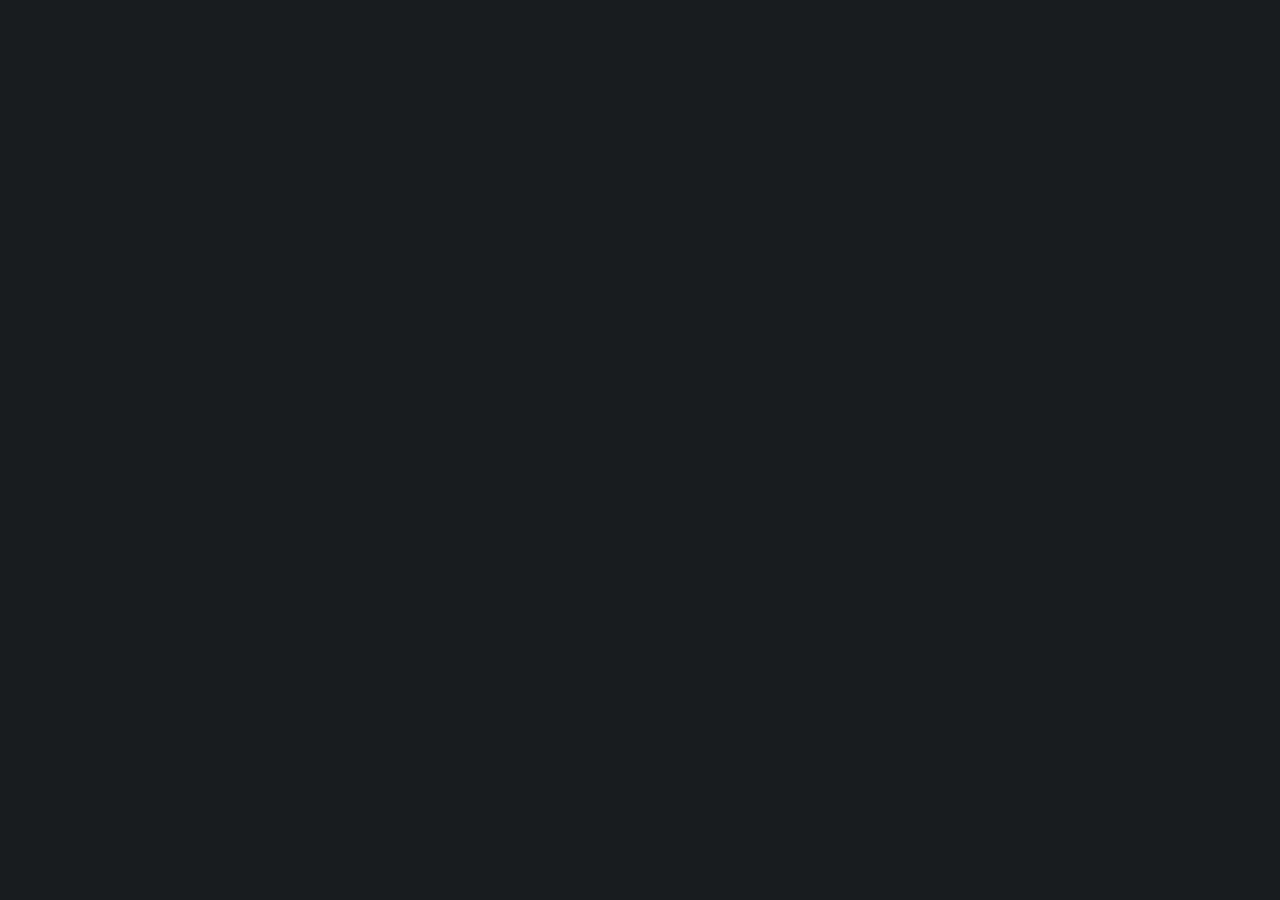
==== commit b1aed607: "a" ====
--- a/index.html
+++ b/index.html
@@ -7,22 +7,7 @@
   <link rel="stylesheet" href="css/carritoStyle.css">
 </head>
 <body>
-  <!-- Contenido principal de prueba con el botón que abre el carrito. -->
-  <main>
-    <h1>Autobox</h1>
-    <!-- aria-controls y aria-expanded informan sobre el panel a tecnologías de asistencia. -->
-    <button class="open-cart" type="button" aria-controls="cart-frame" aria-expanded="false">
-      Abrir carrito
-    </button>
-  </main>
-
-  <!-- Esta capa oscurece el inicio mientras el carrito está abierto. -->
-  <div class="cart-overlay" hidden></div>
-  <!-- Carga carrito.html aquí para mostrarlo como panel lateral. -->
-  <iframe class="cart-frame" id="cart-frame" src="carrito.html" title="Carrito de compras" aria-hidden="true"></iframe>
-  <!-- La lógica que abre, cierra y sincroniza el panel está en este archivo. -->
-  <script src="js/carrito.js"></script>
-
+ 
 
 </body>
 </html>
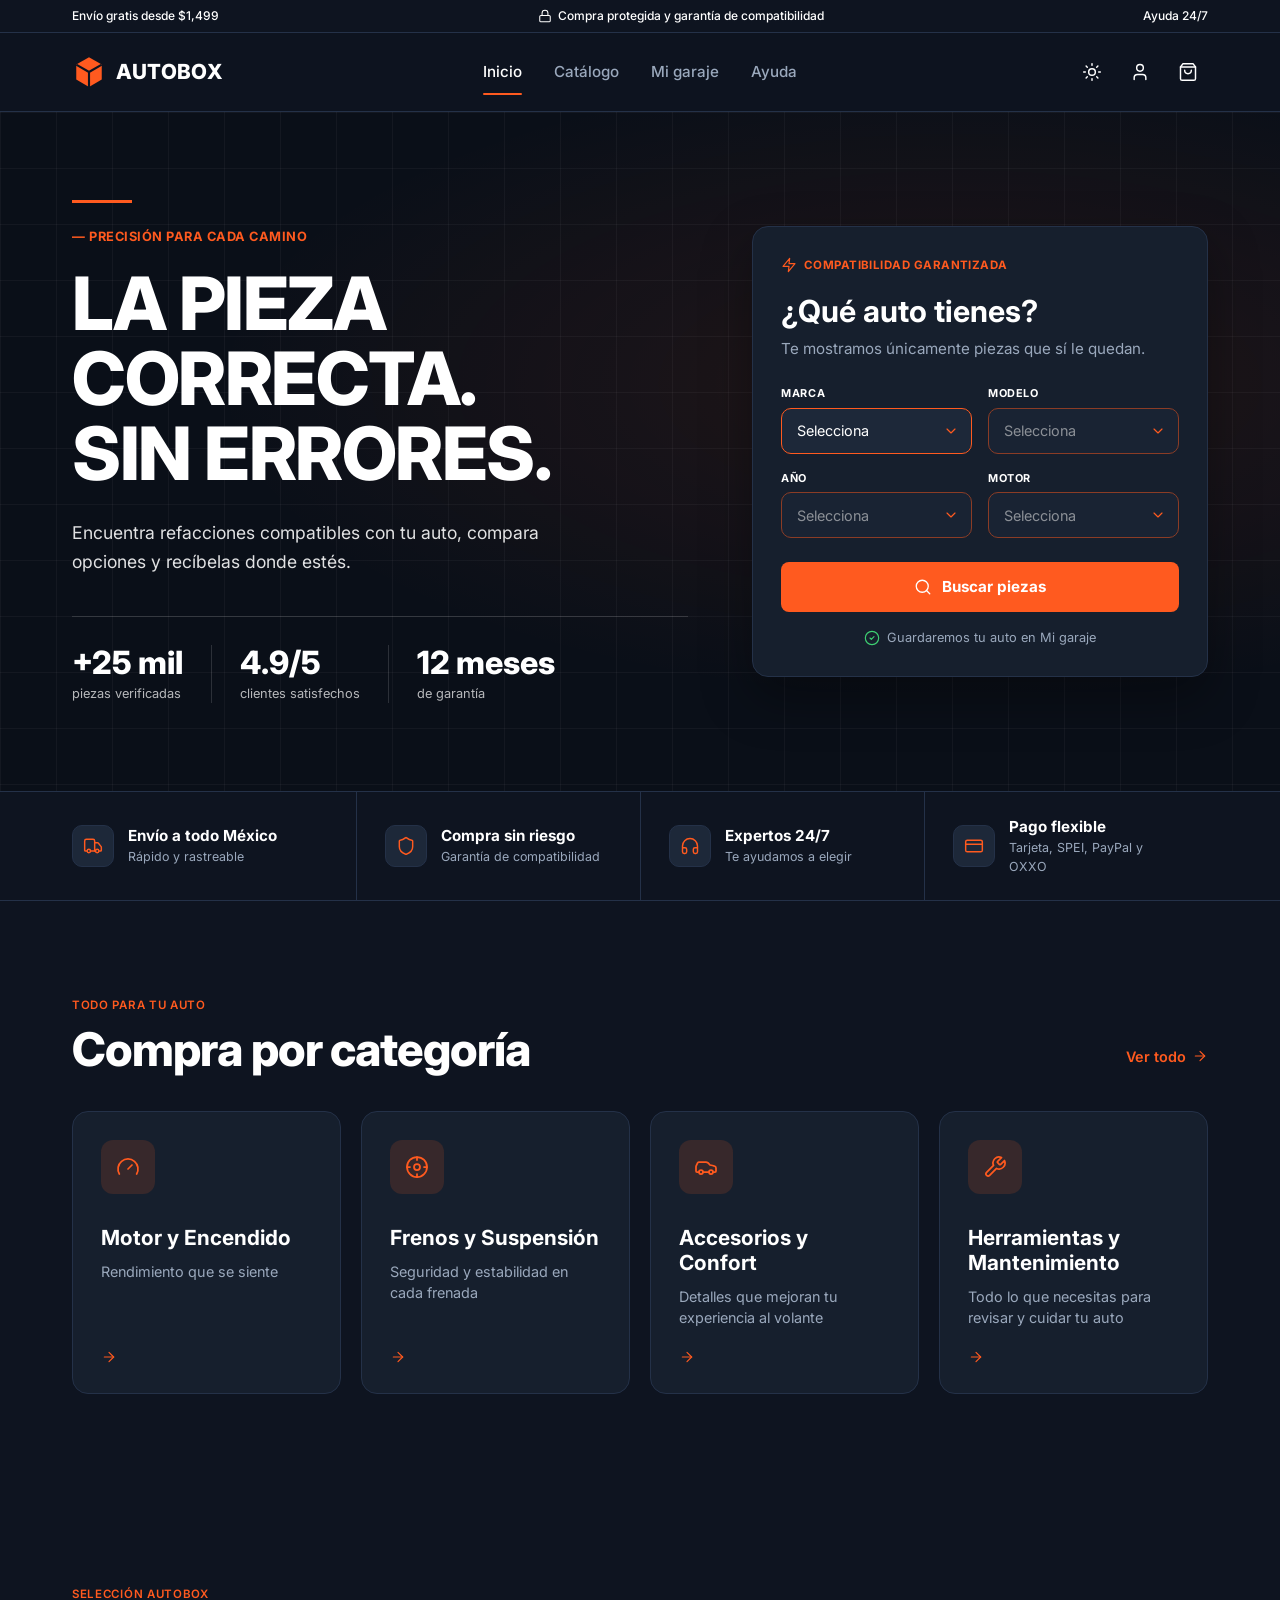
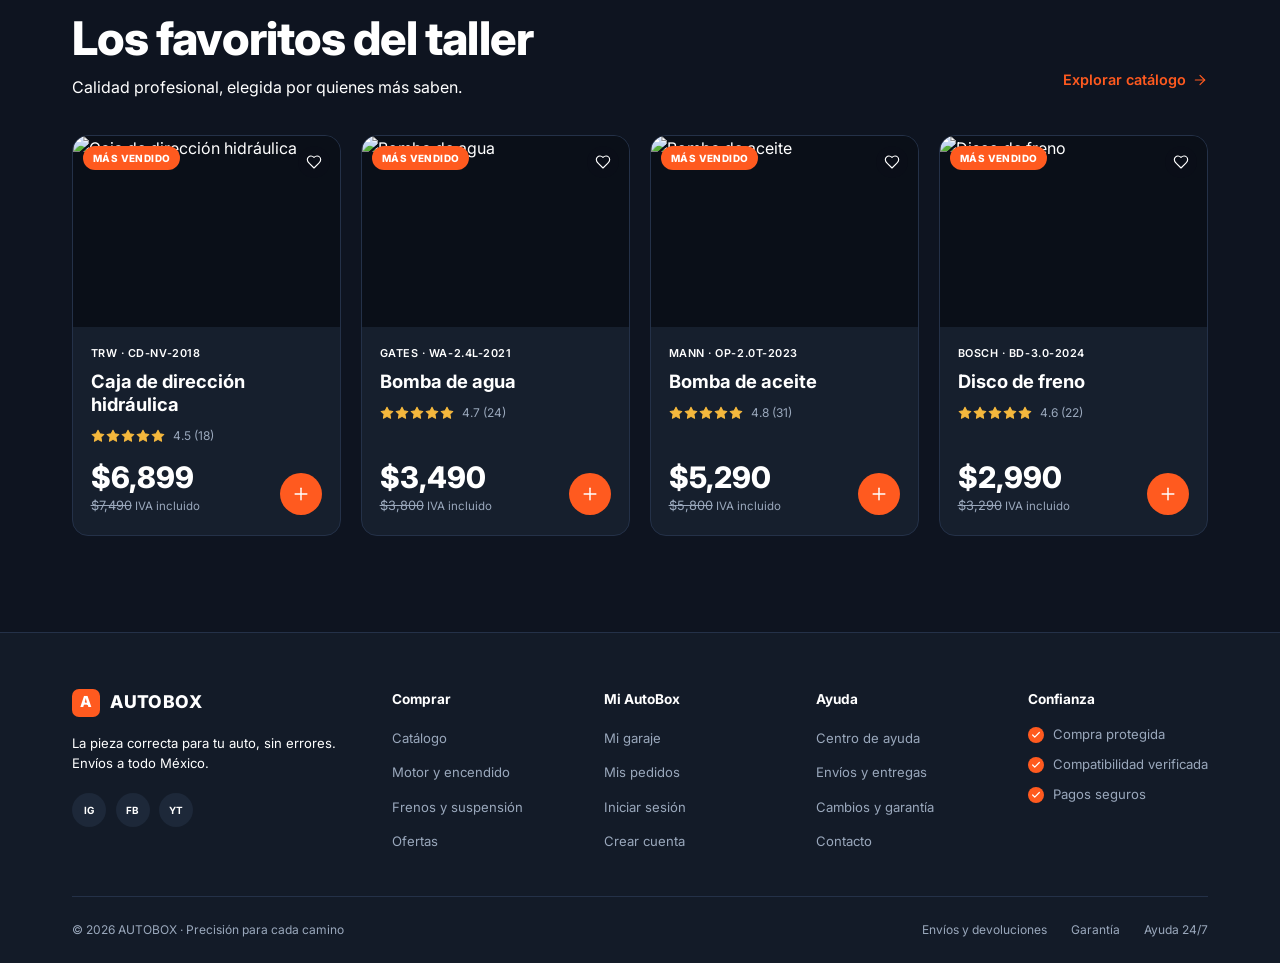
==== commit 012a677a: "Merge origin/main into V1-PRUEBA Co-authored-by: Copilot <223556219+Copilot@users.noreply.github.com" ====
--- a/index.html
+++ b/index.html
@@ -1,13 +1,523 @@
 <!doctype html>
-<html lang="es">
+<html lang="es" data-theme="dark">
 <head>
-  <meta charset="utf-8">
-  <meta name="viewport" content="width=device-width, initial-scale=1">
-  <title>Autobox</title>
-  <link rel="stylesheet" href="css/carritoStyle.css">
+    <meta charset="UTF-8" />
+    <meta name="viewport" content="width=device-width, initial-scale=1.0" />
+    <meta name="description" content="AUTOBOX: la pieza correcta para tu auto, sin errores. Compatibilidad garantizada y envíos a todo México." />
+    <title>AUTOBOX · Inicio</title>
+
+    <!-- Aplica el tema guardado antes de pintar (evita parpadeo) -->
+    <script>
+        try { document.documentElement.dataset.theme = localStorage.getItem('autobox:theme') || 'dark'; } catch (e) {}
+    </script>
+
+    <link rel="preconnect" href="https://fonts.googleapis.com" />
+    <link rel="preconnect" href="https://fonts.gstatic.com" crossorigin />
+    <link href="https://fonts.googleapis.com/css2?family=Inter:wght@400;500;600;700;800;900&display=swap" rel="stylesheet" />
+    <link rel="stylesheet" href="css/style.css" />
 </head>
+
 <body>
- 
-
+<!-- ===== Sprite de iconos (se usan con <use href="#i-nombre">) ===== -->
+<svg width="0" height="0" style="position:absolute" aria-hidden="true">
+    <symbol id="i-truck" viewBox="0 0 24 24"><path d="M14 18V6a2 2 0 0 0-2-2H4a2 2 0 0 0-2 2v11a1 1 0 0 0 1 1h2"/><path d="M15 18H9"/><path d="M19 18h2a1 1 0 0 0 1-1v-3.65a1 1 0 0 0-.22-.624l-3.48-4.35A1 1 0 0 0 17.52 8H14"/><circle cx="17" cy="18" r="2"/><circle cx="7" cy="18" r="2"/></symbol>
+    <symbol id="i-shield" viewBox="0 0 24 24"><path d="M20 13c0 5-3.5 7.5-7.66 8.95a1 1 0 0 1-.67-.01C7.5 20.5 4 18 4 13V6a1 1 0 0 1 1-1c2 0 4.5-1.2 6.24-2.72a1.17 1.17 0 0 1 1.52 0C14.51 3.81 17 5 19 5a1 1 0 0 1 1 1z"/></symbol>
+    <symbol id="i-headphones" viewBox="0 0 24 24"><path d="M3 14h3a2 2 0 0 1 2 2v3a2 2 0 0 1-2 2H5a2 2 0 0 1-2-2v-7a9 9 0 0 1 18 0v7a2 2 0 0 1-2 2h-1a2 2 0 0 1-2-2v-3a2 2 0 0 1 2-2h3"/></symbol>
+    <symbol id="i-card" viewBox="0 0 24 24"><rect width="20" height="14" x="2" y="5" rx="2"/><line x1="2" x2="22" y1="10" y2="10"/></symbol>
+    <symbol id="i-lock" viewBox="0 0 24 24"><rect width="18" height="11" x="3" y="11" rx="2" ry="2"/><path d="M7 11V7a5 5 0 0 1 10 0v4"/></symbol>
+    <symbol id="i-sun" viewBox="0 0 24 24"><circle cx="12" cy="12" r="4"/><path d="M12 2v2"/><path d="M12 20v2"/><path d="m4.93 4.93 1.41 1.41"/><path d="m17.66 17.66 1.41 1.41"/><path d="M2 12h2"/><path d="M20 12h2"/><path d="m6.34 17.66-1.41 1.41"/><path d="m19.07 4.93-1.41 1.41"/></symbol>
+    <symbol id="i-moon" viewBox="0 0 24 24"><path d="M12 3a6 6 0 0 0 9 9 9 9 0 1 1-9-9Z"/></symbol>
+    <symbol id="i-user" viewBox="0 0 24 24"><path d="M19 21v-2a4 4 0 0 0-4-4H9a4 4 0 0 0-4 4v2"/><circle cx="12" cy="7" r="4"/></symbol>
+    <symbol id="i-bag" viewBox="0 0 24 24"><path d="M6 2 3 6v14a2 2 0 0 0 2 2h14a2 2 0 0 0 2-2V6l-3-4Z"/><path d="M3 6h18"/><path d="M16 10a4 4 0 0 1-8 0"/></symbol>
+    <symbol id="i-menu" viewBox="0 0 24 24"><path d="M4 6h16"/><path d="M4 12h16"/><path d="M4 18h16"/></symbol>
+    <symbol id="i-zap" viewBox="0 0 24 24"><path d="M13 2 3 14h9l-1 8 10-12h-9l1-8z"/></symbol>
+    <symbol id="i-search" viewBox="0 0 24 24"><circle cx="11" cy="11" r="8"/><path d="m21 21-4.3-4.3"/></symbol>
+    <symbol id="i-check-circle" viewBox="0 0 24 24"><circle cx="12" cy="12" r="10"/><path d="m9 12 2 2 4-4"/></symbol>
+    <symbol id="i-check" viewBox="0 0 24 24"><path d="M20 6 9 17l-5-5"/></symbol>
+    <symbol id="i-arrow-right" viewBox="0 0 24 24"><path d="M5 12h14"/><path d="m12 5 7 7-7 7"/></symbol>
+    <symbol id="i-chevron-down" viewBox="0 0 24 24"><path d="m6 9 6 6 6-6"/></symbol>
+    <symbol id="i-heart" viewBox="0 0 24 24"><path d="M19 14c1.49-1.46 3-3.21 3-5.5A5.5 5.5 0 0 0 16.5 3c-1.76 0-3 .5-4.5 2-1.5-1.5-2.74-2-4.5-2A5.5 5.5 0 0 0 2 8.5c0 2.3 1.5 4.05 3 5.5l7 7Z"/></symbol>
+    <symbol id="i-plus" viewBox="0 0 24 24"><path d="M5 12h14"/><path d="M12 5v14"/></symbol>
+    <symbol id="i-star" viewBox="0 0 24 24"><polygon points="12 2 15.09 8.26 22 9.27 17 14.14 18.18 21.02 12 17.77 5.82 21.02 7 14.14 2 9.27 8.91 8.26 12 2"/></symbol>
+    <symbol id="i-wrench" viewBox="0 0 24 24"><path d="M14.7 6.3a1 1 0 0 0 0 1.4l1.6 1.6a1 1 0 0 0 1.4 0l3.77-3.77a6 6 0 0 1-7.94 7.94l-6.91 6.91a2.12 2.12 0 0 1-3-3l6.91-6.91a6 6 0 0 1 7.94-7.94l-3.76 3.76z"/></symbol>
+    <symbol id="i-car" viewBox="0 0 24 24"><path d="M19 17h2c.6 0 1-.4 1-1v-3c0-.9-.7-1.7-1.5-1.9C18.7 10.6 16 10 16 10s-1.3-1.4-2.2-2.3c-.5-.4-1.1-.7-1.8-.7H5c-.6 0-1.1.4-1.4.9l-1.4 2.9A3.7 3.7 0 0 0 2 12v4c0 .6.4 1 1 1h2"/><circle cx="7" cy="17" r="2"/><path d="M9 17h6"/><circle cx="17" cy="17" r="2"/></symbol>
+    <symbol id="i-gauge" viewBox="0 0 24 24"><path d="m12 14 4-4"/><path d="M3.34 19a10 10 0 1 1 17.32 0"/></symbol>
+    <symbol id="i-disc" viewBox="0 0 24 24"><circle cx="12" cy="12" r="10"/><circle cx="12" cy="12" r="3"/><path d="M12 2v3"/><path d="M12 19v3"/><path d="M2 12h3"/><path d="M19 12h3"/></symbol>
+</svg>
+
+<!-- ===== Barra superior ===== -->
+<div class="topbar">
+    <div class="container topbar__inner">
+        <span class="topbar__side">Envío gratis desde $1,499</span>
+        <span class="topbar__center">
+          <svg class="icon" width="14" height="14"><use href="#i-lock" /></svg>
+          Compra protegida y garantía de compatibilidad
+        </span>
+        <a class="topbar__side" href="/ayuda">Ayuda 24/7</a>
+    </div>
+</div>
+
+<!-- ===== Header ===== -->
+<header class="site-header">
+    <div class="container site-header__inner">
+        <a class="logo logo--cube" href="/" aria-label="AUTOBOX - Inicio">
+            <svg class="logo__cube" viewBox="0 0 32 32" aria-hidden="true">
+                <path d="M16 2 28 9v14l-12 7L4 23V9z" fill="currentColor" />
+                <path d="M16 16 28 9M16 16 4 9M16 16v14" fill="none" stroke="var(--color-bg)" stroke-width="2" stroke-linejoin="round" />
+            </svg>
+            <span class="logo__text">AUTOBOX</span>
+        </a>
+
+        <nav class="nav" data-nav aria-label="Principal">
+            <a class="nav__link is-active" href="/" aria-current="page">Inicio</a>
+            <a class="nav__link" href="/catalogo">Catálogo</a>
+            <a class="nav__link" href="/garaje">Mi garaje</a>
+            <a class="nav__link" href="/ayuda">Ayuda</a>
+        </nav>
+
+        <div class="site-header__actions">
+            <button class="icon-btn theme-toggle" type="button" data-theme-toggle aria-label="Cambiar tema">
+                <svg class="icon icon-sun" width="20" height="20"><use href="#i-sun" /></svg>
+                <svg class="icon icon-moon" width="20" height="20"><use href="#i-moon" /></svg>
+            </button>
+            <a class="icon-btn" href="/login" aria-label="Mi cuenta"><svg class="icon" width="20" height="20"><use href="#i-user" /></svg></a>
+            <a class="icon-btn" href="/carrito" aria-label="Carrito"><svg class="icon" width="20" height="20"><use href="#i-bag" /></svg></a>
+            <button class="icon-btn site-header__menu" type="button" data-menu-toggle aria-label="Abrir menú" aria-expanded="false">
+                <svg class="icon" width="20" height="20"><use href="#i-menu" /></svg>
+            </button>
+        </div>
+    </div>
+</header>
+
+<main>
+    <!-- ===== Hero + buscador de auto ===== -->
+    <section class="hero">
+        <div class="container hero__inner">
+            <div class="hero__content">
+                <span class="hero__line" aria-hidden="true"></span>
+                <p class="hero__eyebrow">— Precisión para cada camino</p>
+                <h1 class="hero__title"><span>La pieza</span> <span>correcta.</span> <span>Sin errores.</span></h1>
+                <p class="hero__text">Encuentra refacciones compatibles con tu auto, compara opciones y recíbelas donde estés.</p>
+
+                <div class="hero__stats">
+                    <div class="hero__stat"><strong>+25 mil</strong><span>piezas verificadas</span></div>
+                    <div class="hero__stat"><strong>4.9/5</strong><span>clientes satisfechos</span></div>
+                    <div class="hero__stat"><strong>12 meses</strong><span>de garantía</span></div>
+                </div>
+            </div>
+
+            <form class="finder" data-finder novalidate>
+                <p class="finder__eyebrow"><svg class="icon" width="16" height="16"><use href="#i-zap" /></svg> Compatibilidad garantizada</p>
+                <h2 class="finder__title">¿Qué auto tienes?</h2>
+                <p class="finder__text">Te mostramos únicamente piezas que sí le quedan.</p>
+
+                <div class="finder__grid">
+                    <div class="field">
+                        <label class="field__label" for="finder-marca">Marca</label>
+                        <div class="select">
+                            <select class="select__control" id="finder-marca" name="marca"><option value="">Selecciona</option></select>
+                            <svg class="icon select__icon" width="16" height="16"><use href="#i-chevron-down" /></svg>
+                        </div>
+                    </div>
+                    <div class="field">
+                        <label class="field__label" for="finder-modelo">Modelo</label>
+                        <div class="select">
+                            <select class="select__control" id="finder-modelo" name="modelo" disabled><option value="">Selecciona</option></select>
+                            <svg class="icon select__icon" width="16" height="16"><use href="#i-chevron-down" /></svg>
+                        </div>
+                    </div>
+                    <div class="field">
+                        <label class="field__label" for="finder-anio">Año</label>
+                        <div class="select">
+                            <select class="select__control" id="finder-anio" name="anio" disabled><option value="">Selecciona</option></select>
+                            <svg class="icon select__icon" width="16" height="16"><use href="#i-chevron-down" /></svg>
+                        </div>
+                    </div>
+                    <div class="field">
+                        <label class="field__label" for="finder-motor">Motor</label>
+                        <div class="select">
+                            <select class="select__control" id="finder-motor" name="motor" disabled><option value="">Selecciona</option></select>
+                            <svg class="icon select__icon" width="16" height="16"><use href="#i-chevron-down" /></svg>
+                        </div>
+                    </div>
+                </div>
+
+                <button class="btn btn--primary btn--block" type="submit">
+                    <svg class="icon" width="18" height="18"><use href="#i-search" /></svg> Buscar piezas
+                </button>
+
+                <p class="finder__note" data-finder-note>
+                    <svg class="icon" width="16" height="16"><use href="#i-check-circle" /></svg>
+                    <span>Guardaremos tu auto en Mi garaje</span>
+                </p>
+            </form>
+        </div>
+    </section>
+
+    <!-- ===== Beneficios ===== -->
+    <section class="benefits" aria-label="Beneficios">
+        <div class="container">
+            <ul class="benefits__list">
+                <li class="benefit">
+                    <span class="benefit__icon"><svg class="icon" width="20" height="20"><use href="#i-truck" /></svg></span>
+                    <div><strong class="benefit__title">Envío a todo México</strong><span class="benefit__text">Rápido y rastreable</span></div>
+                </li>
+                <li class="benefit">
+                    <span class="benefit__icon"><svg class="icon" width="20" height="20"><use href="#i-shield" /></svg></span>
+                    <div><strong class="benefit__title">Compra sin riesgo</strong><span class="benefit__text">Garantía de compatibilidad</span></div>
+                </li>
+                <li class="benefit">
+                    <span class="benefit__icon"><svg class="icon" width="20" height="20"><use href="#i-headphones" /></svg></span>
+                    <div><strong class="benefit__title">Expertos 24/7</strong><span class="benefit__text">Te ayudamos a elegir</span></div>
+                </li>
+                <li class="benefit">
+                    <span class="benefit__icon"><svg class="icon" width="20" height="20"><use href="#i-card" /></svg></span>
+                    <div><strong class="benefit__title">Pago flexible</strong><span class="benefit__text">Tarjeta, SPEI, PayPal y OXXO</span></div>
+                </li>
+            </ul>
+        </div>
+    </section>
+
+    <!-- ===== Categorías ===== -->
+    <section class="section" aria-labelledby="categorias-title">
+        <div class="container">
+            <div class="section-heading">
+                <div>
+                    <p class="eyebrow">Todo para tu auto</p>
+                    <h2 class="section-heading__title" id="categorias-title">Compra por categoría</h2>
+                </div>
+                <a class="link-arrow" href="/catalogo">Ver todo <svg class="icon" width="16" height="16"><use href="#i-arrow-right" /></svg></a>
+            </div>
+
+            <div class="category-grid">
+                <a class="category-card" href="/catalogo?cat=motor">
+                    <span class="category-card__icon"><svg class="icon" width="24" height="24"><use href="#i-gauge" /></svg></span>
+                    <h3 class="category-card__title">Motor y Encendido</h3>
+                    <p class="category-card__text">Rendimiento que se siente</p>
+                    <span class="category-card__arrow"><svg class="icon" width="16" height="16"><use href="#i-arrow-right" /></svg></span>
+                </a>
+                <a class="category-card" href="/catalogo?cat=frenos">
+                    <span class="category-card__icon"><svg class="icon" width="24" height="24"><use href="#i-disc" /></svg></span>
+                    <h3 class="category-card__title">Frenos y Suspensión</h3>
+                    <p class="category-card__text">Seguridad y estabilidad en cada frenada</p>
+                    <span class="category-card__arrow"><svg class="icon" width="16" height="16"><use href="#i-arrow-right" /></svg></span>
+                </a>
+                <a class="category-card" href="/catalogo?cat=accesorios">
+                    <span class="category-card__icon"><svg class="icon" width="24" height="24"><use href="#i-car" /></svg></span>
+                    <h3 class="category-card__title">Accesorios y Confort</h3>
+                    <p class="category-card__text">Detalles que mejoran tu experiencia al volante</p>
+                    <span class="category-card__arrow"><svg class="icon" width="16" height="16"><use href="#i-arrow-right" /></svg></span>
+                </a>
+                <a class="category-card" href="/catalogo?cat=herramientas">
+                    <span class="category-card__icon"><svg class="icon" width="24" height="24"><use href="#i-wrench" /></svg></span>
+                    <h3 class="category-card__title">Herramientas y Mantenimiento</h3>
+                    <p class="category-card__text">Todo lo que necesitas para revisar y cuidar tu auto</p>
+                    <span class="category-card__arrow"><svg class="icon" width="16" height="16"><use href="#i-arrow-right" /></svg></span>
+                </a>
+            </div>
+        </div>
+    </section>
+
+    <!-- ===== Productos destacados =====
+         Las imágenes son URLs (columna imagen_url de PRODUCTO). Cámbialas por las reales. -->
+    <section class="section" aria-labelledby="favoritos-title">
+        <div class="container">
+            <div class="section-heading">
+                <div>
+                    <p class="eyebrow">Selección AUTOBOX</p>
+                    <h2 class="section-heading__title" id="favoritos-title">Los favoritos del taller</h2>
+                    <p class="section-heading__text">Calidad profesional, elegida por quienes más saben.</p>
+                </div>
+                <a class="link-arrow" href="/catalogo">Explorar catálogo <svg class="icon" width="16" height="16"><use href="#i-arrow-right" /></svg></a>
+            </div>
+
+            <div class="product-grid" data-products>
+                <!-- Producto 1 -->
+                <article class="product-card">
+                    <div class="product-card__media">
+                        <img src="https://placehold.co/600x430/151d2a/9aa8bc?text=Caja+de+direccion" alt="Caja de dirección hidráulica" loading="lazy" width="600" height="430" />
+                        <span class="badge">Más vendido</span>
+                        <button class="product-card__fav" type="button" data-fav aria-pressed="false" aria-label="Guardar Caja de dirección hidráulica en favoritos"><svg class="icon" width="16" height="16"><use href="#i-heart" /></svg></button>
+                    </div>
+                    <div class="product-card__body">
+                        <p class="product-card__sku">TRW · CD-NV-2018</p>
+                        <h3 class="product-card__name">Caja de dirección hidráulica</h3>
+                        <p class="product-card__rating">
+                            <span class="stars" role="img" aria-label="Calificación 4.5 de 5"><svg class="icon icon--filled" width="14" height="14"><use href="#i-star" /></svg><svg class="icon icon--filled" width="14" height="14"><use href="#i-star" /></svg><svg class="icon icon--filled" width="14" height="14"><use href="#i-star" /></svg><svg class="icon icon--filled" width="14" height="14"><use href="#i-star" /></svg><svg class="icon icon--filled" width="14" height="14"><use href="#i-star" /></svg></span>
+                            <span>4.5 (18)</span>
+                        </p>
+                        <div class="product-card__footer">
+                            <div>
+                                <p class="product-card__price">$6,899</p>
+                                <p class="product-card__old"><s>$7,490</s> <span>IVA incluido</span></p>
+                            </div>
+                            <button class="product-card__add" type="button" data-add="1" aria-label="Agregar Caja de dirección hidráulica al carrito">
+                                <svg class="icon icon-plus" width="20" height="20"><use href="#i-plus" /></svg>
+                                <svg class="icon icon-check" width="20" height="20"><use href="#i-check" /></svg>
+                            </button>
+                        </div>
+                    </div>
+                </article>
+
+                <!-- Producto 2 -->
+                <article class="product-card">
+                    <div class="product-card__media">
+                        <img src="https://placehold.co/600x430/151d2a/9aa8bc?text=Bomba+de+agua" alt="Bomba de agua" loading="lazy" width="600" height="430" />
+                        <span class="badge">Más vendido</span>
+                        <button class="product-card__fav" type="button" data-fav aria-pressed="false" aria-label="Guardar Bomba de agua en favoritos"><svg class="icon" width="16" height="16"><use href="#i-heart" /></svg></button>
+                    </div>
+                    <div class="product-card__body">
+                        <p class="product-card__sku">GATES · WA-2.4L-2021</p>
+                        <h3 class="product-card__name">Bomba de agua</h3>
+                        <p class="product-card__rating">
+                            <span class="stars" role="img" aria-label="Calificación 4.7 de 5"><svg class="icon icon--filled" width="14" height="14"><use href="#i-star" /></svg><svg class="icon icon--filled" width="14" height="14"><use href="#i-star" /></svg><svg class="icon icon--filled" width="14" height="14"><use href="#i-star" /></svg><svg class="icon icon--filled" width="14" height="14"><use href="#i-star" /></svg><svg class="icon icon--filled" width="14" height="14"><use href="#i-star" /></svg></span>
+                            <span>4.7 (24)</span>
+                        </p>
+                        <div class="product-card__footer">
+                            <div>
+                                <p class="product-card__price">$3,490</p>
+                                <p class="product-card__old"><s>$3,800</s> <span>IVA incluido</span></p>
+                            </div>
+                            <button class="product-card__add" type="button" data-add="2" aria-label="Agregar Bomba de agua al carrito">
+                                <svg class="icon icon-plus" width="20" height="20"><use href="#i-plus" /></svg>
+                                <svg class="icon icon-check" width="20" height="20"><use href="#i-check" /></svg>
+                            </button>
+                        </div>
+                    </div>
+                </article>
+
+                <!-- Producto 3 -->
+                <article class="product-card">
+                    <div class="product-card__media">
+                        <img src="https://placehold.co/600x430/151d2a/9aa8bc?text=Bomba+de+aceite" alt="Bomba de aceite" loading="lazy" width="600" height="430" />
+                        <span class="badge">Más vendido</span>
+                        <button class="product-card__fav" type="button" data-fav aria-pressed="false" aria-label="Guardar Bomba de aceite en favoritos"><svg class="icon" width="16" height="16"><use href="#i-heart" /></svg></button>
+                    </div>
+                    <div class="product-card__body">
+                        <p class="product-card__sku">MANN · OP-2.0T-2023</p>
+                        <h3 class="product-card__name">Bomba de aceite</h3>
+                        <p class="product-card__rating">
+                            <span class="stars" role="img" aria-label="Calificación 4.8 de 5"><svg class="icon icon--filled" width="14" height="14"><use href="#i-star" /></svg><svg class="icon icon--filled" width="14" height="14"><use href="#i-star" /></svg><svg class="icon icon--filled" width="14" height="14"><use href="#i-star" /></svg><svg class="icon icon--filled" width="14" height="14"><use href="#i-star" /></svg><svg class="icon icon--filled" width="14" height="14"><use href="#i-star" /></svg></span>
+                            <span>4.8 (31)</span>
+                        </p>
+                        <div class="product-card__footer">
+                            <div>
+                                <p class="product-card__price">$5,290</p>
+                                <p class="product-card__old"><s>$5,800</s> <span>IVA incluido</span></p>
+                            </div>
+                            <button class="product-card__add" type="button" data-add="3" aria-label="Agregar Bomba de aceite al carrito">
+                                <svg class="icon icon-plus" width="20" height="20"><use href="#i-plus" /></svg>
+                                <svg class="icon icon-check" width="20" height="20"><use href="#i-check" /></svg>
+                            </button>
+                        </div>
+                    </div>
+                </article>
+
+                <!-- Producto 4 -->
+                <article class="product-card">
+                    <div class="product-card__media">
+                        <img src="https://placehold.co/600x430/151d2a/9aa8bc?text=Disco+de+freno" alt="Disco de freno" loading="lazy" width="600" height="430" />
+                        <span class="badge">Más vendido</span>
+                        <button class="product-card__fav" type="button" data-fav aria-pressed="false" aria-label="Guardar Disco de freno en favoritos"><svg class="icon" width="16" height="16"><use href="#i-heart" /></svg></button>
+                    </div>
+                    <div class="product-card__body">
+                        <p class="product-card__sku">BOSCH · BD-3.0-2024</p>
+                        <h3 class="product-card__name">Disco de freno</h3>
+                        <p class="product-card__rating">
+                            <span class="stars" role="img" aria-label="Calificación 4.6 de 5"><svg class="icon icon--filled" width="14" height="14"><use href="#i-star" /></svg><svg class="icon icon--filled" width="14" height="14"><use href="#i-star" /></svg><svg class="icon icon--filled" width="14" height="14"><use href="#i-star" /></svg><svg class="icon icon--filled" width="14" height="14"><use href="#i-star" /></svg><svg class="icon icon--filled" width="14" height="14"><use href="#i-star" /></svg></span>
+                            <span>4.6 (22)</span>
+                        </p>
+                        <div class="product-card__footer">
+                            <div>
+                                <p class="product-card__price">$2,990</p>
+                                <p class="product-card__old"><s>$3,290</s> <span>IVA incluido</span></p>
+                            </div>
+                            <button class="product-card__add" type="button" data-add="4" aria-label="Agregar Disco de freno al carrito">
+                                <svg class="icon icon-plus" width="20" height="20"><use href="#i-plus" /></svg>
+                                <svg class="icon icon-check" width="20" height="20"><use href="#i-check" /></svg>
+                            </button>
+                        </div>
+                    </div>
+                </article>
+            </div>
+        </div>
+    </section>
+</main>
+
+<!-- ===== Footer ===== -->
+<footer class="footer">
+    <div class="container">
+        <div class="footer__grid">
+            <div class="footer__brand">
+                <a class="logo logo--letter" href="/" aria-label="AUTOBOX - Inicio"><span class="logo__letter" aria-hidden="true">A</span><span class="logo__text">AUTOBOX</span></a>
+                <p>La pieza correcta para tu auto, sin errores. Envíos a todo México.</p>
+                <div class="footer__socials">
+                    <a class="footer__social" href="#" aria-label="Instagram">IG</a>
+                    <a class="footer__social" href="#" aria-label="Facebook">FB</a>
+                    <a class="footer__social" href="#" aria-label="YouTube">YT</a>
+                </div>
+            </div>
+
+            <div class="footer__col">
+                <h3 class="footer__heading">Comprar</h3>
+                <ul>
+                    <li><a href="/catalogo">Catálogo</a></li>
+                    <li><a href="/catalogo?cat=motor">Motor y encendido</a></li>
+                    <li><a href="/catalogo?cat=frenos">Frenos y suspensión</a></li>
+                    <li><a href="/catalogo?ofertas=1">Ofertas</a></li>
+                </ul>
+            </div>
+
+            <div class="footer__col">
+                <h3 class="footer__heading">Mi AutoBox</h3>
+                <ul>
+                    <li><a href="/garaje">Mi garaje</a></li>
+                    <li><a href="/pedidos">Mis pedidos</a></li>
+                    <li><a href="/login">Iniciar sesión</a></li>
+                    <li><a href="/registro">Crear cuenta</a></li>
+                </ul>
+            </div>
+
+            <div class="footer__col">
+                <h3 class="footer__heading">Ayuda</h3>
+                <ul>
+                    <li><a href="/ayuda">Centro de ayuda</a></li>
+                    <li><a href="/ayuda#envios">Envíos y entregas</a></li>
+                    <li><a href="/ayuda#garantia">Cambios y garantía</a></li>
+                    <li><a href="/contacto">Contacto</a></li>
+                </ul>
+            </div>
+
+            <div class="footer__col">
+                <h3 class="footer__heading">Confianza</h3>
+                <ul class="footer__trust">
+                    <li><span class="footer__check"><svg class="icon" width="10" height="10"><use href="#i-check" /></svg></span>Compra protegida</li>
+                    <li><span class="footer__check"><svg class="icon" width="10" height="10"><use href="#i-check" /></svg></span>Compatibilidad verificada</li>
+                    <li><span class="footer__check"><svg class="icon" width="10" height="10"><use href="#i-check" /></svg></span>Pagos seguros</li>
+                </ul>
+            </div>
+        </div>
+
+        <div class="footer__bottom">
+            <p>© 2026 AUTOBOX · Precisión para cada camino</p>
+            <nav class="footer__legal" aria-label="Legal">
+                <a href="/ayuda#envios">Envíos y devoluciones</a>
+                <a href="/ayuda#garantia">Garantía</a>
+                <a href="/ayuda">Ayuda 24/7</a>
+            </nav>
+        </div>
+    </div>
+</footer>
+
+<!-- ===== Interactividad mínima ===== -->
+<script>
+    (function () {
+        var root = document.documentElement;
+
+        /* --- Tema claro / oscuro --- */
+        var themeBtn = document.querySelector('[data-theme-toggle]');
+        function labelTheme() {
+            themeBtn.setAttribute('aria-label', root.dataset.theme === 'light' ? 'Cambiar a tema oscuro' : 'Cambiar a tema claro');
+        }
+        themeBtn.addEventListener('click', function () {
+            root.dataset.theme = root.dataset.theme === 'light' ? 'dark' : 'light';
+            try { localStorage.setItem('autobox:theme', root.dataset.theme); } catch (e) {}
+            labelTheme();
+        });
+        labelTheme();
+
+        /* --- Menú móvil --- */
+        var menuBtn = document.querySelector('[data-menu-toggle]');
+        var nav = document.querySelector('[data-nav]');
+        menuBtn.addEventListener('click', function () {
+            var open = nav.classList.toggle('is-open');
+            menuBtn.setAttribute('aria-expanded', String(open));
+        });
+
+        /* --- Buscador de auto (mismos datos que backend/database/seed.sql) --- */
+        var vehicles = [
+            { marca: 'Nissan', modelo: 'Tsuru', anio: 2015, motor: '1.6L' },
+            { marca: 'Nissan', modelo: 'Versa', anio: 2018, motor: '1.6L' },
+            { marca: 'Volkswagen', modelo: 'Jetta', anio: 2018, motor: '2.0L' },
+            { marca: 'Volkswagen', modelo: 'Vento', anio: 2016, motor: '1.6L' },
+            { marca: 'Chevrolet', modelo: 'Aveo', anio: 2016, motor: '1.6L' },
+            { marca: 'Chevrolet', modelo: 'Spark', anio: 2017, motor: '1.2L' },
+            { marca: 'Toyota', modelo: 'Corolla', anio: 2019, motor: '1.8L' },
+            { marca: 'Toyota', modelo: 'Hilux', anio: 2020, motor: '2.7L' },
+            { marca: 'Ford', modelo: 'Fiesta', anio: 2014, motor: '1.6L' },
+            { marca: 'Ford', modelo: 'Ranger', anio: 2019, motor: '3.2L' }
+        ];
+
+        var form = document.querySelector('[data-finder]');
+        var f = { marca: form.marca, modelo: form.modelo, anio: form.anio, motor: form.motor };
+        var note = form.querySelector('[data-finder-note] span');
+        var defaultNote = note.textContent;
+
+        function unique(list) { return list.filter(function (v, i) { return list.indexOf(v) === i; }); }
+        function fill(select, values) {
+            select.innerHTML = '<option value="">Selecciona</option>' +
+                values.map(function (v) { return '<option value="' + v + '">' + v + '</option>'; }).join('');
+            select.disabled = values.length === 0;
+        }
+        function pick(key, filter) {
+            return unique(vehicles.filter(filter).map(function (v) { return v[key]; })).sort();
+        }
+
+        fill(f.marca, pick('marca', function () { return true; }));
+
+        f.marca.addEventListener('change', function () {
+            fill(f.modelo, f.marca.value ? pick('modelo', function (v) { return v.marca === f.marca.value; }) : []);
+            fill(f.anio, []); fill(f.motor, []);
+        });
+        f.modelo.addEventListener('change', function () {
+            fill(f.anio, f.modelo.value ? pick('anio', function (v) {
+                return v.marca === f.marca.value && v.modelo === f.modelo.value;
+            }) : []);
+            fill(f.motor, []);
+        });
+        f.anio.addEventListener('change', function () {
+            fill(f.motor, f.anio.value ? pick('motor', function (v) {
+                return v.marca === f.marca.value && v.modelo === f.modelo.value && String(v.anio) === f.anio.value;
+            }) : []);
+        });
+
+        Object.keys(f).forEach(function (k) {
+            f[k].addEventListener('change', function () {
+                f[k].classList.remove('is-invalid');
+                note.textContent = defaultNote;
+            });
+        });
+
+        form.addEventListener('submit', function (e) {
+            e.preventDefault();
+            var missing = Object.keys(f).filter(function (k) { return !f[k].value; });
+            if (missing.length) {
+                missing.forEach(function (k) { f[k].classList.add('is-invalid'); });
+                note.textContent = 'Completa los cuatro campos para continuar';
+                return;
+            }
+            var car = { marca: f.marca.value, modelo: f.modelo.value, anio: f.anio.value, motor: f.motor.value };
+            try { localStorage.setItem('autobox:garage', JSON.stringify(car)); } catch (err) {}
+            note.textContent = 'Guardado en Mi garaje: ' + car.marca + ' ' + car.modelo + ' ' + car.anio + ' ' + car.motor;
+            document.dispatchEvent(new CustomEvent('autobox:vehicle-selected', { detail: car }));
+        });
+
+        /* --- Favoritos y agregar al carrito --- */
+        document.querySelector('[data-products]').addEventListener('click', function (e) {
+            var fav = e.target.closest('[data-fav]');
+            if (fav) {
+                var on = fav.classList.toggle('is-active');
+                fav.setAttribute('aria-pressed', String(on));
+                return;
+            }
+            var add = e.target.closest('[data-add]');
+            if (add) {
+                document.dispatchEvent(new CustomEvent('autobox:add-to-cart', { detail: { id: Number(add.dataset.add) } }));
+                add.classList.add('is-added');
+                setTimeout(function () { add.classList.remove('is-added'); }, 1200);
+            }
+        });
+    })();
+</script>
 </body>
 </html>
--- a/css/style.css
+++ b/css/style.css
@@ -0,0 +1,1097 @@
+
+:root,
+:root[data-theme='dark'] {
+  color-scheme: dark;
+
+  --color-bg: #0e1420;
+  --color-bg-elevated: #131b28;
+  --color-surface: #161f2d;
+  --color-surface-2: #1d2839;
+  --color-border: #243148;
+  --color-text: #ffffff;
+  --color-muted: #9aa8bc;
+
+  --color-accent: #ff5a1f;
+  --color-accent-hover: #ff7440;
+  --color-accent-soft: rgba(255, 90, 31, 0.14);
+  --color-star: #f5b83d;
+  --color-success: #3ecf72;
+  --color-danger: #ff4d4f;
+
+  --shadow-card: 0 20px 50px rgba(0, 0, 0, 0.35);
+}
+
+:root[data-theme='light'] {
+  color-scheme: light;
+
+  --color-bg: #f4f6fa;
+  --color-bg-elevated: #ffffff;
+  --color-surface: #ffffff;
+  --color-surface-2: #eef1f6;
+  --color-border: #dde3ec;
+  --color-text: #0e1420;
+  --color-muted: #5b6b80;
+
+  --color-accent-soft: rgba(255, 90, 31, 0.1);
+  --shadow-card: 0 20px 50px rgba(14, 20, 32, 0.12);
+}
+
+:root {
+  --font-sans: 'Inter', system-ui, -apple-system, 'Segoe UI', Roboto, sans-serif;
+
+  --radius-sm: 8px;
+  --radius-md: 12px;
+  --radius-lg: 16px;
+
+  --container: 1200px;
+  --gutter: clamp(1rem, 4vw, 2rem);
+  --section-space: clamp(3.5rem, 8vw, 6rem);
+}
+
+/* ---------- base ---------- */
+*,
+*::before,
+*::after {
+  box-sizing: border-box;
+}
+
+* {
+  margin: 0;
+  padding: 0;
+}
+
+html {
+  scroll-behavior: smooth;
+  -webkit-text-size-adjust: 100%;
+}
+
+body {
+  font-family: var(--font-sans);
+  background: var(--color-bg);
+  color: var(--color-text);
+  line-height: 1.5;
+  -webkit-font-smoothing: antialiased;
+  transition: background-color 0.2s, color 0.2s;
+}
+
+img,
+svg {
+  display: block;
+  max-width: 100%;
+}
+
+a {
+  color: inherit;
+  text-decoration: none;
+}
+
+ul {
+  list-style: none;
+}
+
+button,
+select {
+  font: inherit;
+  color: inherit;
+}
+
+button {
+  cursor: pointer;
+  background: none;
+  border: 0;
+}
+
+:focus-visible {
+  outline: 2px solid var(--color-accent);
+  outline-offset: 2px;
+}
+
+.icon {
+  flex-shrink: 0;
+}
+
+.icon--filled {
+  fill: currentColor;
+}
+
+/* ---------- Layout ---------- */
+.container {
+  width: 100%;
+  max-width: var(--container);
+  margin-inline: auto;
+  padding-inline: var(--gutter);
+}
+
+.section {
+  padding-block: var(--section-space);
+}
+
+/* ---------- Utilidades de texto ---------- */
+.eyebrow {
+  font-size: 0.72rem;
+  font-weight: 600;
+  letter-spacing: 0.06em;
+  text-transform: uppercase;
+  color: var(--color-accent);
+}
+
+/* ---------- Botones ---------- */
+.btn {
+  display: inline-flex;
+  align-items: center;
+  justify-content: center;
+  gap: 0.6rem;
+  height: 50px;
+  padding-inline: 1.5rem;
+  border-radius: var(--radius-sm);
+  font-weight: 700;
+  font-size: 0.95rem;
+  transition: background-color 0.2s, transform 0.1s;
+}
+
+.btn--primary {
+  background: var(--color-accent);
+  color: #fff;
+}
+
+.btn--primary:hover {
+  background: var(--color-accent-hover);
+}
+
+.btn--primary:active {
+  transform: translateY(1px);
+}
+
+.btn--block {
+  width: 100%;
+}
+
+.link-arrow {
+  display: inline-flex;
+  align-items: center;
+  gap: 0.35rem;
+  font-size: 0.9rem;
+  font-weight: 600;
+  color: var(--color-accent);
+  white-space: nowrap;
+  transition: gap 0.2s;
+}
+
+.link-arrow:hover {
+  gap: 0.6rem;
+}
+
+.icon-btn {
+  display: inline-grid;
+  place-items: center;
+  width: 40px;
+  height: 40px;
+  border-radius: 50%;
+  color: var(--color-text);
+  transition: background-color 0.2s, color 0.2s;
+}
+
+.icon-btn:hover {
+  background: var(--color-surface-2);
+  color: var(--color-accent);
+}
+
+@media (prefers-reduced-motion: reduce) {
+  * {
+    transition: none !important;
+    animation: none !important;
+    scroll-behavior: auto !important;
+  }
+}
+
+/* ---------- logo ---------- */
+.logo {
+  display: inline-flex;
+  align-items: center;
+  gap: 0.65rem;
+  font-weight: 800;
+  font-size: 1.3rem;
+  letter-spacing: 0.02em;
+}
+
+.logo__cube {
+  width: 34px;
+  height: 34px;
+  color: var(--color-accent);
+}
+
+.logo__letter {
+  display: grid;
+  place-items: center;
+  width: 28px;
+  height: 28px;
+  border-radius: 7px;
+  background: var(--color-accent);
+  color: #fff;
+  font-size: 0.95rem;
+  font-weight: 800;
+}
+
+.logo--letter {
+  font-size: 1.1rem;
+}
+
+/* ---------- topbar ---------- */
+.topbar {
+  background: var(--color-bg);
+  border-bottom: 1px solid var(--color-border);
+  font-size: 0.75rem;
+  font-weight: 500;
+}
+
+.topbar__inner {
+  display: flex;
+  align-items: center;
+  justify-content: space-between;
+  gap: 1rem;
+  min-height: 32px;
+}
+
+.topbar__center {
+  display: inline-flex;
+  align-items: center;
+  gap: 0.4rem;
+}
+
+.topbar a:hover {
+  color: var(--color-accent);
+}
+
+@media (max-width: 760px) {
+  .topbar__side {
+    display: none;
+  }
+  .topbar__inner {
+    justify-content: center;
+  }
+}
+
+/* ---------- header ---------- */
+.site-header {
+  position: sticky;
+  top: 0;
+  z-index: 50;
+  background: color-mix(in srgb, var(--color-bg) 92%, transparent);
+  backdrop-filter: blur(10px);
+  border-bottom: 1px solid var(--color-border);
+}
+
+.site-header__inner {
+  display: grid;
+  grid-template-columns: 1fr auto 1fr;
+  align-items: center;
+  min-height: 78px;
+}
+
+.nav {
+  display: flex;
+  align-items: center;
+  gap: 2rem;
+}
+
+.nav__link {
+  position: relative;
+  padding-block: 0.5rem;
+  font-size: 0.95rem;
+  font-weight: 500;
+  color: var(--color-muted);
+  transition: color 0.2s;
+}
+
+.nav__link:hover,
+.nav__link.is-active {
+  color: var(--color-text);
+}
+
+.nav__link.is-active::after {
+  content: '';
+  position: absolute;
+  left: 0;
+  right: 0;
+  bottom: -4px;
+  height: 2px;
+  border-radius: 2px;
+  background: var(--color-accent);
+}
+
+.site-header__actions {
+  display: flex;
+  align-items: center;
+  justify-content: flex-end;
+  gap: 0.5rem;
+}
+
+.site-header__menu {
+  display: none;
+}
+
+@media (max-width: 820px) {
+  .site-header__inner {
+    grid-template-columns: 1fr auto;
+    min-height: 64px;
+  }
+
+  .site-header__menu {
+    display: inline-grid;
+  }
+
+  .nav {
+    position: absolute;
+    top: 100%;
+    left: 0;
+    right: 0;
+    flex-direction: column;
+    align-items: flex-start;
+    gap: 0;
+    padding: 0.5rem var(--gutter) 1rem;
+    background: var(--color-bg-elevated);
+    border-bottom: 1px solid var(--color-border);
+    display: none;
+  }
+
+  .nav.is-open {
+    display: flex;
+  }
+
+  .nav__link {
+    width: 100%;
+    padding-block: 0.8rem;
+  }
+
+  .nav__link.is-active::after {
+    display: none;
+  }
+
+  .nav__link.is-active {
+    color: var(--color-accent);
+  }
+}
+
+/* ---------- hero ---------- */
+/* El hero siempre es oscuro (también en tema claro) */
+.hero {
+  position: relative;
+  isolation: isolate;
+  overflow: hidden;
+  color: #fff;
+  background-color: #0a0f18;
+  background-image: var(--hero-image, none);
+  background-size: cover;
+  background-position: center;
+}
+
+.hero::before {
+  content: '';
+  position: absolute;
+  inset: 0;
+  z-index: -1;
+  background:
+    linear-gradient(rgba(255, 255, 255, 0.04) 1px, transparent 1px) 0 0 / 56px 56px,
+    linear-gradient(90deg, rgba(255, 255, 255, 0.04) 1px, transparent 1px) 0 0 / 56px 56px,
+    radial-gradient(ellipse at 75% 40%, rgba(255, 90, 31, 0.1), transparent 55%),
+    linear-gradient(90deg, rgba(10, 15, 24, 0.9) 0%, rgba(10, 15, 24, 0.72) 55%, rgba(10, 15, 24, 0.88) 100%);
+}
+
+.hero__inner {
+  display: grid;
+  grid-template-columns: minmax(0, 1.15fr) minmax(0, 0.85fr);
+  align-items: center;
+  gap: clamp(2rem, 5vw, 4rem);
+  padding-block: clamp(3rem, 8vw, 5.5rem);
+}
+
+.hero__line {
+  display: block;
+  width: 60px;
+  height: 3px;
+  margin-bottom: 1.5rem;
+  background: var(--color-accent);
+}
+
+.hero__eyebrow {
+  margin-bottom: 1.25rem;
+  font-size: 0.8rem;
+  font-weight: 700;
+  letter-spacing: 0.04em;
+  text-transform: uppercase;
+  color: var(--color-accent);
+}
+
+.hero__title {
+  font-size: clamp(2.6rem, 6.2vw, 4.6rem);
+  font-weight: 800;
+  line-height: 1.02;
+  letter-spacing: -0.02em;
+  text-transform: uppercase;
+}
+
+.hero__title span {
+  display: block;
+}
+
+.hero__text {
+  max-width: 34rem;
+  margin-top: 1.75rem;
+  font-size: 1.1rem;
+  line-height: 1.6;
+  color: rgba(255, 255, 255, 0.88);
+}
+
+.hero__stats {
+  display: flex;
+  margin-top: 2.5rem;
+  padding-top: 1.75rem;
+  border-top: 1px solid rgba(255, 255, 255, 0.14);
+}
+
+.hero__stat {
+  display: flex;
+  flex-direction: column;
+  padding-inline: 1.75rem;
+}
+
+.hero__stat:first-child {
+  padding-left: 0;
+}
+
+.hero__stat + .hero__stat {
+  border-left: 1px solid rgba(255, 255, 255, 0.14);
+}
+
+.hero__stat strong {
+  font-size: clamp(1.4rem, 3vw, 2rem);
+  font-weight: 800;
+  line-height: 1.1;
+}
+
+.hero__stat span {
+  margin-top: 0.25rem;
+  font-size: 0.8rem;
+  color: rgba(255, 255, 255, 0.7);
+}
+
+@media (max-width: 960px) {
+  .hero__inner {
+    grid-template-columns: 1fr;
+  }
+}
+
+@media (max-width: 520px) {
+  .hero__stat {
+    padding-inline: 1rem;
+  }
+}
+
+/* ---------- vehicle-finder ---------- */
+.finder {
+  padding: clamp(1.25rem, 3vw, 1.75rem);
+  background: var(--color-surface);
+  color: var(--color-text);
+  border: 1px solid var(--color-border);
+  border-radius: var(--radius-lg);
+  box-shadow: var(--shadow-card);
+}
+
+.finder__eyebrow {
+  display: inline-flex;
+  align-items: center;
+  gap: 0.4rem;
+  font-size: 0.72rem;
+  font-weight: 700;
+  letter-spacing: 0.04em;
+  text-transform: uppercase;
+  color: var(--color-accent);
+}
+
+.finder__title {
+  margin-top: 0.9rem;
+  font-size: 1.9rem;
+  font-weight: 700;
+  line-height: 1.15;
+}
+
+.finder__text {
+  margin-top: 0.6rem;
+  font-size: 0.95rem;
+  color: var(--color-muted);
+}
+
+.finder__grid {
+  display: grid;
+  grid-template-columns: 1fr 1fr;
+  gap: 1rem;
+  margin-block: 1.5rem;
+}
+
+.field__label {
+  display: block;
+  margin-bottom: 0.4rem;
+  font-size: 0.68rem;
+  font-weight: 700;
+  letter-spacing: 0.05em;
+  text-transform: uppercase;
+}
+
+.select {
+  position: relative;
+}
+
+.select__control {
+  width: 100%;
+  height: 46px;
+  padding: 0 2.25rem 0 0.9rem;
+  background: var(--color-surface-2);
+  border: 1px solid var(--color-accent);
+  border-radius: 10px;
+  font-size: 0.9rem;
+  appearance: none;
+  -webkit-appearance: none;
+  cursor: pointer;
+  transition: border-color 0.2s, opacity 0.2s;
+}
+
+.select__control:disabled {
+  opacity: 0.5;
+  cursor: not-allowed;
+}
+
+.select__control.is-invalid {
+  border-color: var(--color-danger);
+  box-shadow: 0 0 0 3px rgba(255, 77, 79, 0.18);
+}
+
+.select__icon {
+  position: absolute;
+  right: 0.8rem;
+  top: 50%;
+  transform: translateY(-50%);
+  color: var(--color-accent);
+  pointer-events: none;
+}
+
+.finder__note {
+  display: flex;
+  align-items: center;
+  justify-content: center;
+  gap: 0.45rem;
+  margin-top: 1rem;
+  font-size: 0.8rem;
+  text-align: center;
+  color: var(--color-muted);
+}
+
+.finder__note .icon {
+  color: var(--color-success);
+}
+
+@media (max-width: 420px) {
+  .finder__grid {
+    grid-template-columns: 1fr;
+  }
+}
+
+/* ---------- benefits ---------- */
+.benefits {
+  background: var(--color-bg);
+  border-block: 1px solid var(--color-border);
+}
+
+.benefits__list {
+  display: grid;
+  grid-template-columns: repeat(4, 1fr);
+}
+
+.benefit {
+  display: flex;
+  align-items: center;
+  gap: 0.9rem;
+  padding: 1.5rem 1.5rem 1.5rem 0;
+}
+
+.benefit + .benefit {
+  padding-left: 1.75rem;
+  border-left: 1px solid var(--color-border);
+}
+
+.benefit__icon {
+  display: grid;
+  place-items: center;
+  flex-shrink: 0;
+  width: 42px;
+  height: 42px;
+  border: 1px solid var(--color-border);
+  border-radius: 10px;
+  background: var(--color-surface-2);
+  color: var(--color-accent);
+}
+
+.benefit__title {
+  display: block;
+  font-size: 0.95rem;
+  font-weight: 700;
+}
+
+.benefit__text {
+  display: block;
+  font-size: 0.78rem;
+  color: var(--color-muted);
+}
+
+@media (max-width: 900px) {
+  .benefits__list {
+    grid-template-columns: 1fr 1fr;
+  }
+  .benefit,
+  .benefit + .benefit {
+    padding: 1.1rem 0.5rem 1.1rem 0;
+    border-left: 0;
+  }
+}
+
+@media (max-width: 520px) {
+  .benefits__list {
+    grid-template-columns: 1fr;
+  }
+}
+
+/* ---------- section-heading ---------- */
+.section-heading {
+  display: flex;
+  align-items: flex-end;
+  justify-content: space-between;
+  gap: 1rem;
+  margin-bottom: 2.25rem;
+}
+
+.section-heading__title {
+  margin-top: 0.6rem;
+  font-size: clamp(2rem, 4.5vw, 2.9rem);
+  font-weight: 800;
+  line-height: 1.1;
+  letter-spacing: -0.02em;
+}
+
+.section-heading__text {
+  margin-top: 0.7rem;
+  font-size: 1rem;
+  color: var(--color-text);
+}
+
+.section-heading .link-arrow {
+  margin-bottom: 0.5rem;
+}
+
+@media (max-width: 560px) {
+  .section-heading {
+    flex-direction: column;
+    align-items: flex-start;
+  }
+}
+
+/* ---------- categories ---------- */
+.category-grid {
+  display: grid;
+  grid-template-columns: repeat(4, 1fr);
+  gap: 1.25rem;
+}
+
+.category-card {
+  display: flex;
+  flex-direction: column;
+  min-height: 270px;
+  padding: 1.75rem;
+  background: var(--color-surface);
+  border: 1px solid var(--color-border);
+  border-radius: var(--radius-lg);
+  transition: transform 0.2s, border-color 0.2s, box-shadow 0.2s;
+}
+
+.category-card:hover {
+  transform: translateY(-4px);
+  border-color: var(--color-accent);
+  box-shadow: var(--shadow-card);
+}
+
+.category-card__icon {
+  display: grid;
+  place-items: center;
+  width: 54px;
+  height: 54px;
+  border-radius: var(--radius-md);
+  background: var(--color-accent-soft);
+  color: var(--color-accent);
+}
+
+.category-card__title {
+  margin-top: 2rem;
+  font-size: 1.3rem;
+  font-weight: 700;
+  line-height: 1.2;
+}
+
+.category-card__text {
+  margin-top: 0.6rem;
+  font-size: 0.9rem;
+  line-height: 1.5;
+  color: var(--color-muted);
+}
+
+.category-card__arrow {
+  margin-top: auto;
+  padding-top: 1.25rem;
+  color: var(--color-accent);
+  transition: transform 0.2s;
+}
+
+.category-card:hover .category-card__arrow {
+  transform: translateX(4px);
+}
+
+@media (max-width: 1024px) {
+  .category-grid {
+    grid-template-columns: repeat(2, 1fr);
+  }
+}
+
+@media (max-width: 560px) {
+  .category-grid {
+    grid-template-columns: 1fr;
+  }
+  .category-card {
+    min-height: 0;
+  }
+}
+
+/* ---------- products ---------- */
+.product-grid {
+  display: grid;
+  grid-template-columns: repeat(4, 1fr);
+  gap: 1.25rem;
+}
+
+.product-card {
+  display: flex;
+  flex-direction: column;
+  overflow: hidden;
+  background: var(--color-surface);
+  border: 1px solid var(--color-border);
+  border-radius: var(--radius-lg);
+  transition: transform 0.2s, box-shadow 0.2s, border-color 0.2s;
+}
+
+.product-card:hover {
+  transform: translateY(-4px);
+  border-color: color-mix(in srgb, var(--color-accent) 55%, var(--color-border));
+  box-shadow: var(--shadow-card);
+}
+
+.product-card__media {
+  position: relative;
+  aspect-ratio: 1.4 / 1;
+  background: #0a0f18;
+}
+
+.product-card__media img {
+  width: 100%;
+  height: 100%;
+  object-fit: cover;
+}
+
+.badge {
+  position: absolute;
+  top: 0.65rem;
+  left: 0.65rem;
+  padding: 0.28rem 0.6rem;
+  border-radius: 999px;
+  background: var(--color-accent);
+  color: #fff;
+  font-size: 0.62rem;
+  font-weight: 800;
+  letter-spacing: 0.04em;
+  text-transform: uppercase;
+}
+
+.product-card__fav {
+  position: absolute;
+  top: 0.6rem;
+  right: 0.6rem;
+  display: grid;
+  place-items: center;
+  width: 32px;
+  height: 32px;
+  border-radius: 50%;
+  background: rgba(10, 15, 24, 0.72);
+  color: #fff;
+  transition: background-color 0.2s, color 0.2s;
+}
+
+.product-card__fav:hover {
+  background: rgba(10, 15, 24, 0.95);
+}
+
+.product-card__fav.is-active {
+  color: var(--color-accent);
+}
+
+.product-card__fav.is-active .icon {
+  fill: currentColor;
+}
+
+.product-card__body {
+  display: flex;
+  flex: 1;
+  flex-direction: column;
+  padding: 1.1rem 1.1rem 1.2rem;
+}
+
+.product-card__sku {
+  font-size: 0.68rem;
+  font-weight: 600;
+  letter-spacing: 0.05em;
+  text-transform: uppercase;
+}
+
+.product-card__name {
+  margin-top: 0.55rem;
+  font-size: 1.15rem;
+  font-weight: 700;
+  line-height: 1.25;
+}
+
+.product-card__rating {
+  display: flex;
+  align-items: center;
+  gap: 0.5rem;
+  margin-top: 0.7rem;
+  font-size: 0.75rem;
+  color: var(--color-muted);
+}
+
+.stars {
+  display: inline-flex;
+  gap: 1px;
+  color: var(--color-star);
+}
+
+.product-card__footer {
+  display: flex;
+  align-items: flex-end;
+  justify-content: space-between;
+  gap: 0.75rem;
+  margin-top: auto;
+  padding-top: 1rem;
+}
+
+.product-card__price {
+  font-size: 1.85rem;
+  font-weight: 800;
+  line-height: 1.1;
+}
+
+.product-card__old {
+  margin-top: 0.15rem;
+  font-size: 0.72rem;
+  color: var(--color-muted);
+}
+
+.product-card__old s {
+  font-size: 0.8rem;
+}
+
+.product-card__add {
+  display: grid;
+  place-items: center;
+  flex-shrink: 0;
+  width: 42px;
+  height: 42px;
+  border-radius: 50%;
+  background: var(--color-accent);
+  color: #fff;
+  transition: background-color 0.2s, transform 0.15s;
+}
+
+.product-card__add:hover {
+  background: var(--color-accent-hover);
+  transform: scale(1.06);
+}
+
+.product-card__add .icon-check,
+.product-card__add.is-added .icon-plus {
+  display: none;
+}
+
+.product-card__add.is-added .icon-check {
+  display: block;
+}
+
+.product-card__add.is-added {
+  background: var(--color-success);
+}
+
+@media (max-width: 1024px) {
+  .product-grid {
+    grid-template-columns: repeat(2, 1fr);
+  }
+}
+
+@media (max-width: 560px) {
+  .product-grid {
+    grid-template-columns: 1fr;
+  }
+}
+
+/* ---------- footer ---------- */
+.footer {
+  background: var(--color-bg-elevated);
+  border-top: 1px solid var(--color-border);
+  padding-top: 3.5rem;
+}
+
+.footer__grid {
+  display: grid;
+  grid-template-columns: 1.6fr repeat(4, 1fr);
+  gap: 2rem;
+}
+
+.footer__brand p {
+  max-width: 17rem;
+  margin-top: 1rem;
+  font-size: 0.82rem;
+  line-height: 1.55;
+}
+
+.footer__socials {
+  display: flex;
+  gap: 0.6rem;
+  margin-top: 1.25rem;
+}
+
+.footer__social {
+  display: grid;
+  place-items: center;
+  width: 34px;
+  height: 34px;
+  border-radius: 50%;
+  background: var(--color-surface-2);
+  font-size: 0.62rem;
+  font-weight: 700;
+  transition: background-color 0.2s, color 0.2s;
+}
+
+.footer__social:hover {
+  background: var(--color-accent);
+  color: #fff;
+}
+
+.footer__heading {
+  margin-bottom: 1rem;
+  font-size: 0.85rem;
+  font-weight: 700;
+}
+
+.footer__col li + li {
+  margin-top: 0.65rem;
+}
+
+.footer__col a {
+  font-size: 0.82rem;
+  color: var(--color-muted);
+  transition: color 0.2s;
+}
+
+.footer__col a:hover {
+  color: var(--color-text);
+}
+
+.footer__trust li {
+  display: flex;
+  align-items: center;
+  gap: 0.55rem;
+  font-size: 0.82rem;
+  color: var(--color-muted);
+}
+
+.footer__check {
+  display: grid;
+  place-items: center;
+  flex-shrink: 0;
+  width: 16px;
+  height: 16px;
+  border-radius: 50%;
+  background: var(--color-accent);
+  color: #fff;
+}
+
+.footer__check .icon {
+  stroke-width: 3;
+}
+
+.footer__bottom {
+  display: flex;
+  align-items: center;
+  justify-content: space-between;
+  flex-wrap: wrap;
+  gap: 1rem;
+  margin-top: 2.75rem;
+  padding-block: 1.5rem;
+  border-top: 1px solid var(--color-border);
+  font-size: 0.75rem;
+  color: var(--color-muted);
+}
+
+.footer__legal {
+  display: flex;
+  flex-wrap: wrap;
+  gap: 1.5rem;
+}
+
+.footer__legal a:hover {
+  color: var(--color-text);
+}
+
+@media (max-width: 1024px) {
+  .footer__grid {
+    grid-template-columns: repeat(3, 1fr);
+  }
+  .footer__brand {
+    grid-column: 1 / -1;
+  }
+}
+
+@media (max-width: 560px) {
+  .footer__grid {
+    grid-template-columns: 1fr 1fr;
+  }
+}
+
+/* ---------- iconos (sprite SVG) ---------- */
+.icon {
+  fill: none;
+  stroke: currentColor;
+  stroke-width: 1.75;
+  stroke-linecap: round;
+  stroke-linejoin: round;
+}
+
+/* Botón de tema: muestra sol en oscuro y luna en claro */
+.theme-toggle .icon-moon,
+:root[data-theme='light'] .theme-toggle .icon-sun {
+  display: none;
+}
+:root[data-theme='light'] .theme-toggle .icon-moon {
+  display: block;
+}
+
+.footer__check .icon {
+  stroke-width: 3;
+}
+
+/* Debe ir después de .icon para que el relleno (estrellas) no se pierda */
+.icon.icon--filled {
+  fill: currentColor;
+}
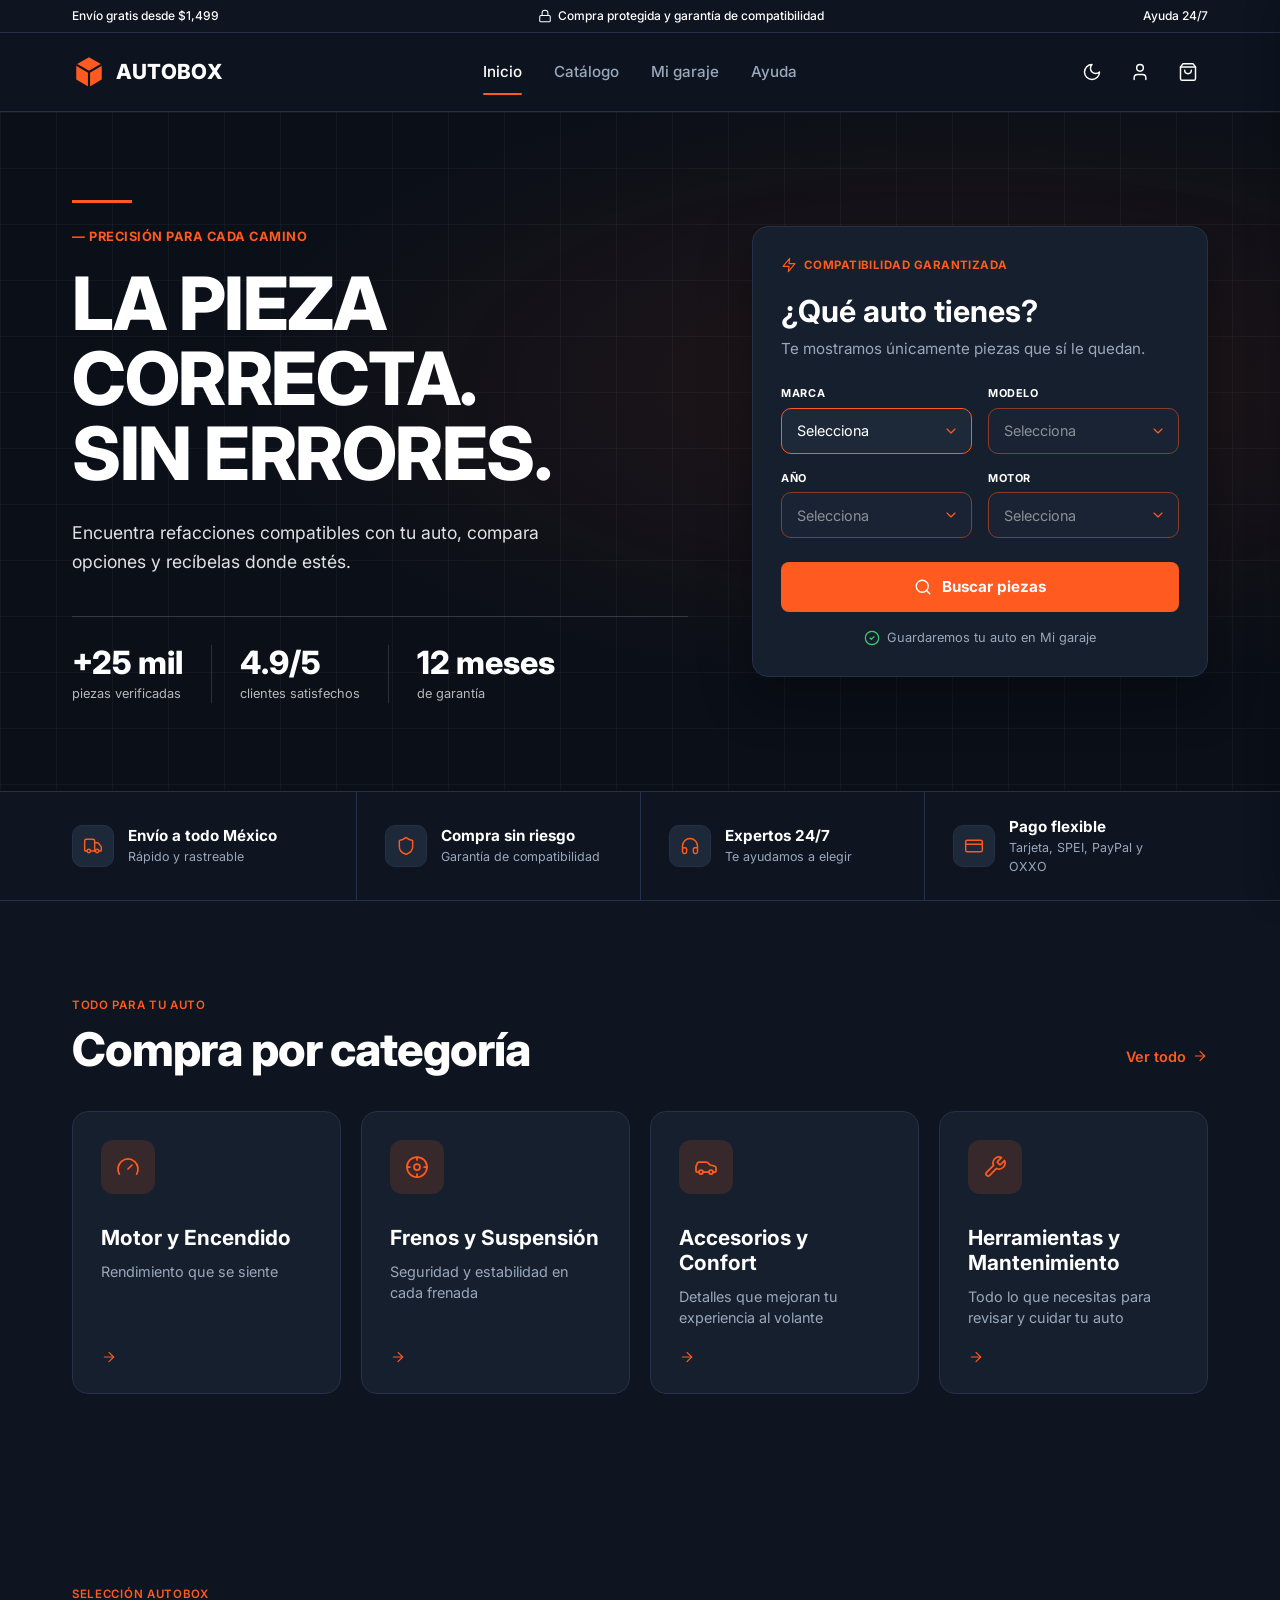
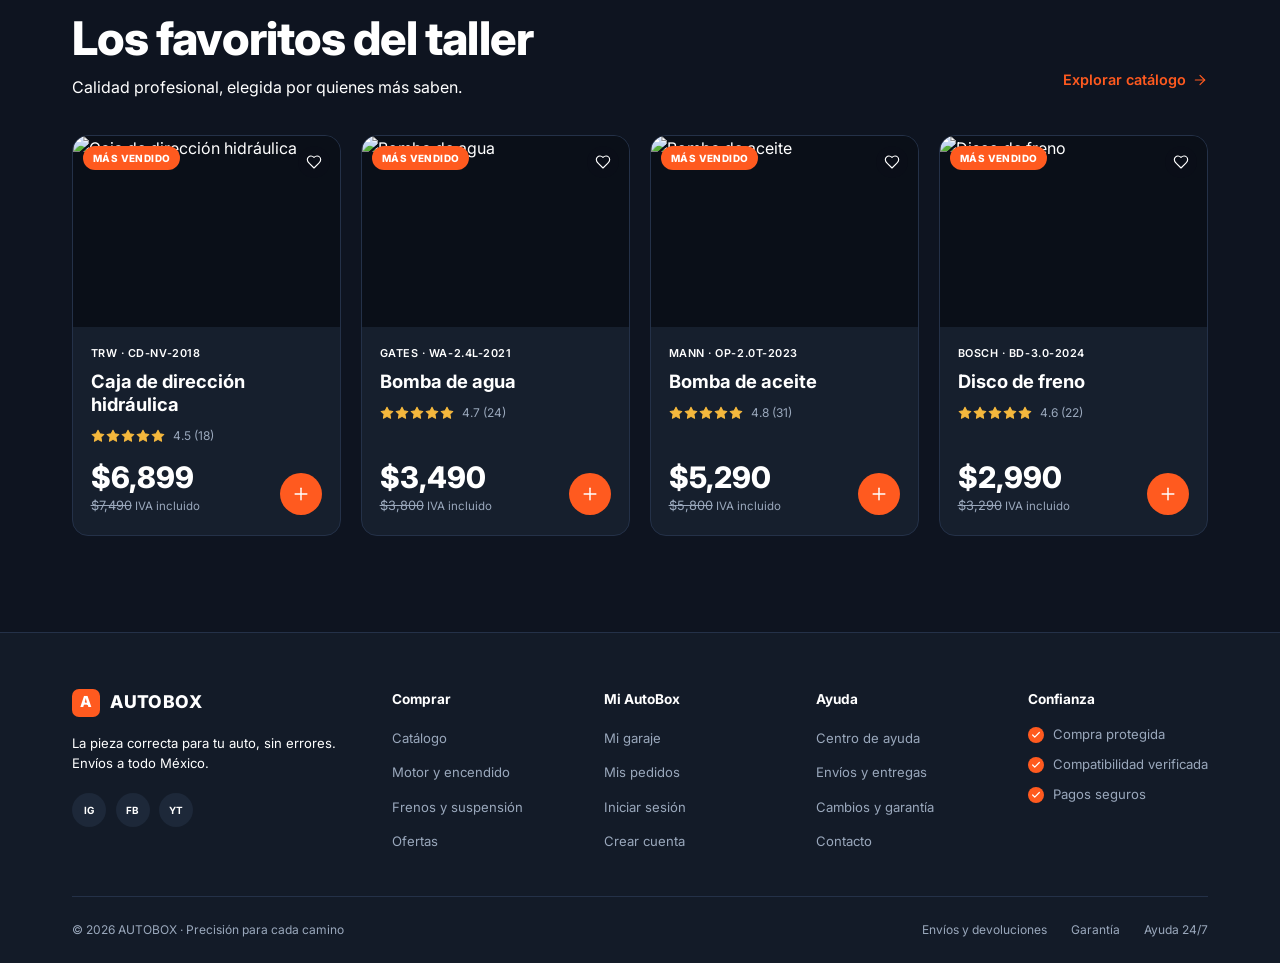
==== commit 6369b546: "Union de todo el trabajo" ====
--- a/index.html
+++ b/index.html
@@ -80,8 +80,8 @@
                 <svg class="icon icon-sun" width="20" height="20"><use href="#i-sun" /></svg>
                 <svg class="icon icon-moon" width="20" height="20"><use href="#i-moon" /></svg>
             </button>
-            <a class="icon-btn" href="/login" aria-label="Mi cuenta"><svg class="icon" width="20" height="20"><use href="#i-user" /></svg></a>
-            <a class="icon-btn" href="/carrito" aria-label="Carrito"><svg class="icon" width="20" height="20"><use href="#i-bag" /></svg></a>
+            <a class="icon-btn" href="login.html" aria-label="Mi cuenta"><svg class="icon" width="20" height="20"><use href="#i-user" /></svg></a>
+            <button class="icon-btn header-icon--cart" type="button" aria-label="Carrito" aria-controls="cart-frame" aria-expanded="false"><svg class="icon" width="20" height="20"><use href="#i-bag" /></svg></button>
             <button class="icon-btn site-header__menu" type="button" data-menu-toggle aria-label="Abrir menú" aria-expanded="false">
                 <svg class="icon" width="20" height="20"><use href="#i-menu" /></svg>
             </button>
@@ -373,7 +373,7 @@
                 <ul>
                     <li><a href="/garaje">Mi garaje</a></li>
                     <li><a href="/pedidos">Mis pedidos</a></li>
-                    <li><a href="/login">Iniciar sesión</a></li>
+                    <li><a href="login.html">Iniciar sesión</a></li>
                     <li><a href="/registro">Crear cuenta</a></li>
                 </ul>
             </div>
@@ -409,6 +409,9 @@
     </div>
 </footer>
 
+<button class="cart-overlay" type="button" aria-label="Cerrar carrito" hidden></button>
+<iframe class="cart-frame" id="cart-frame" src="carrito.html" title="Carrito de compras" aria-hidden="true" tabindex="-1"></iframe>
+
 <!-- ===== Interactividad mínima ===== -->
 <script>
     (function () {
@@ -422,6 +425,10 @@
         themeBtn.addEventListener('click', function () {
             root.dataset.theme = root.dataset.theme === 'light' ? 'dark' : 'light';
             try { localStorage.setItem('autobox:theme', root.dataset.theme); } catch (e) {}
+            var cartFrame = document.querySelector('#cart-frame');
+            if (cartFrame && cartFrame.contentWindow) {
+                cartFrame.contentWindow.postMessage({ type: 'autobox:theme', theme: root.dataset.theme }, '*');
+            }
             labelTheme();
         });
         labelTheme();
@@ -432,6 +439,31 @@
         menuBtn.addEventListener('click', function () {
             var open = nav.classList.toggle('is-open');
             menuBtn.setAttribute('aria-expanded', String(open));
+        });
+
+        /* --- Carrito lateral --- */
+        var cartButton = document.querySelector('.header-icon--cart');
+        var cartFrame = document.querySelector('#cart-frame');
+        var cartOverlay = document.querySelector('.cart-overlay');
+
+        function setCartOpen(isOpen) {
+            cartFrame.classList.toggle('is-open', isOpen);
+            cartFrame.setAttribute('aria-hidden', String(!isOpen));
+            cartFrame.tabIndex = isOpen ? 0 : -1;
+            cartButton.setAttribute('aria-expanded', String(isOpen));
+            cartOverlay.hidden = !isOpen;
+            document.body.classList.toggle('cart-open', isOpen);
+        }
+
+        cartButton.addEventListener('click', function () { setCartOpen(true); });
+        cartOverlay.addEventListener('click', function () { setCartOpen(false); });
+        document.addEventListener('keydown', function (event) {
+            if (event.key === 'Escape') setCartOpen(false);
+        });
+        window.addEventListener('message', function (event) {
+            if (event.source === cartFrame.contentWindow && event.data === 'close-cart') {
+                setCartOpen(false);
+            }
         });
 
         /* --- Buscador de auto (mismos datos que backend/database/seed.sql) --- */
--- a/css/style.css
+++ b/css/style.css
@@ -328,6 +328,44 @@
 
 .site-header__menu {
   display: none;
+}
+
+.header-icon--cart {
+  padding: 0;
+  border: 0;
+  background: transparent;
+  cursor: pointer;
+}
+
+.cart-overlay {
+  position: fixed;
+  z-index: 60;
+  inset: 0;
+  width: 100%;
+  height: 100%;
+  border: 0;
+  background: rgb(0 0 0 / 45%);
+}
+
+.cart-frame {
+  position: fixed;
+  z-index: 61;
+  top: 0;
+  right: 0;
+  width: min(448px, 100%);
+  height: 100vh;
+  border: 0;
+  box-shadow: -8px 0 30px rgb(0 0 0 / 14%);
+  transform: translateX(100%);
+  transition: transform 250ms ease;
+}
+
+.cart-frame.is-open {
+  transform: translateX(0);
+}
+
+body.cart-open {
+  overflow: hidden;
 }
 
 @media (max-width: 820px) {
@@ -1078,12 +1116,13 @@
   stroke-linejoin: round;
 }
 
-/* Botón de tema: muestra sol en oscuro y luna en claro */
-.theme-toggle .icon-moon,
+/* El icono indica el tema al que cambiará el botón. */
+.theme-toggle .icon-sun,
+:root[data-theme='light'] .theme-toggle .icon-moon {
+  display: none;
+}
+:root:not([data-theme='light']) .theme-toggle .icon-moon,
 :root[data-theme='light'] .theme-toggle .icon-sun {
-  display: none;
-}
-:root[data-theme='light'] .theme-toggle .icon-moon {
   display: block;
 }
 
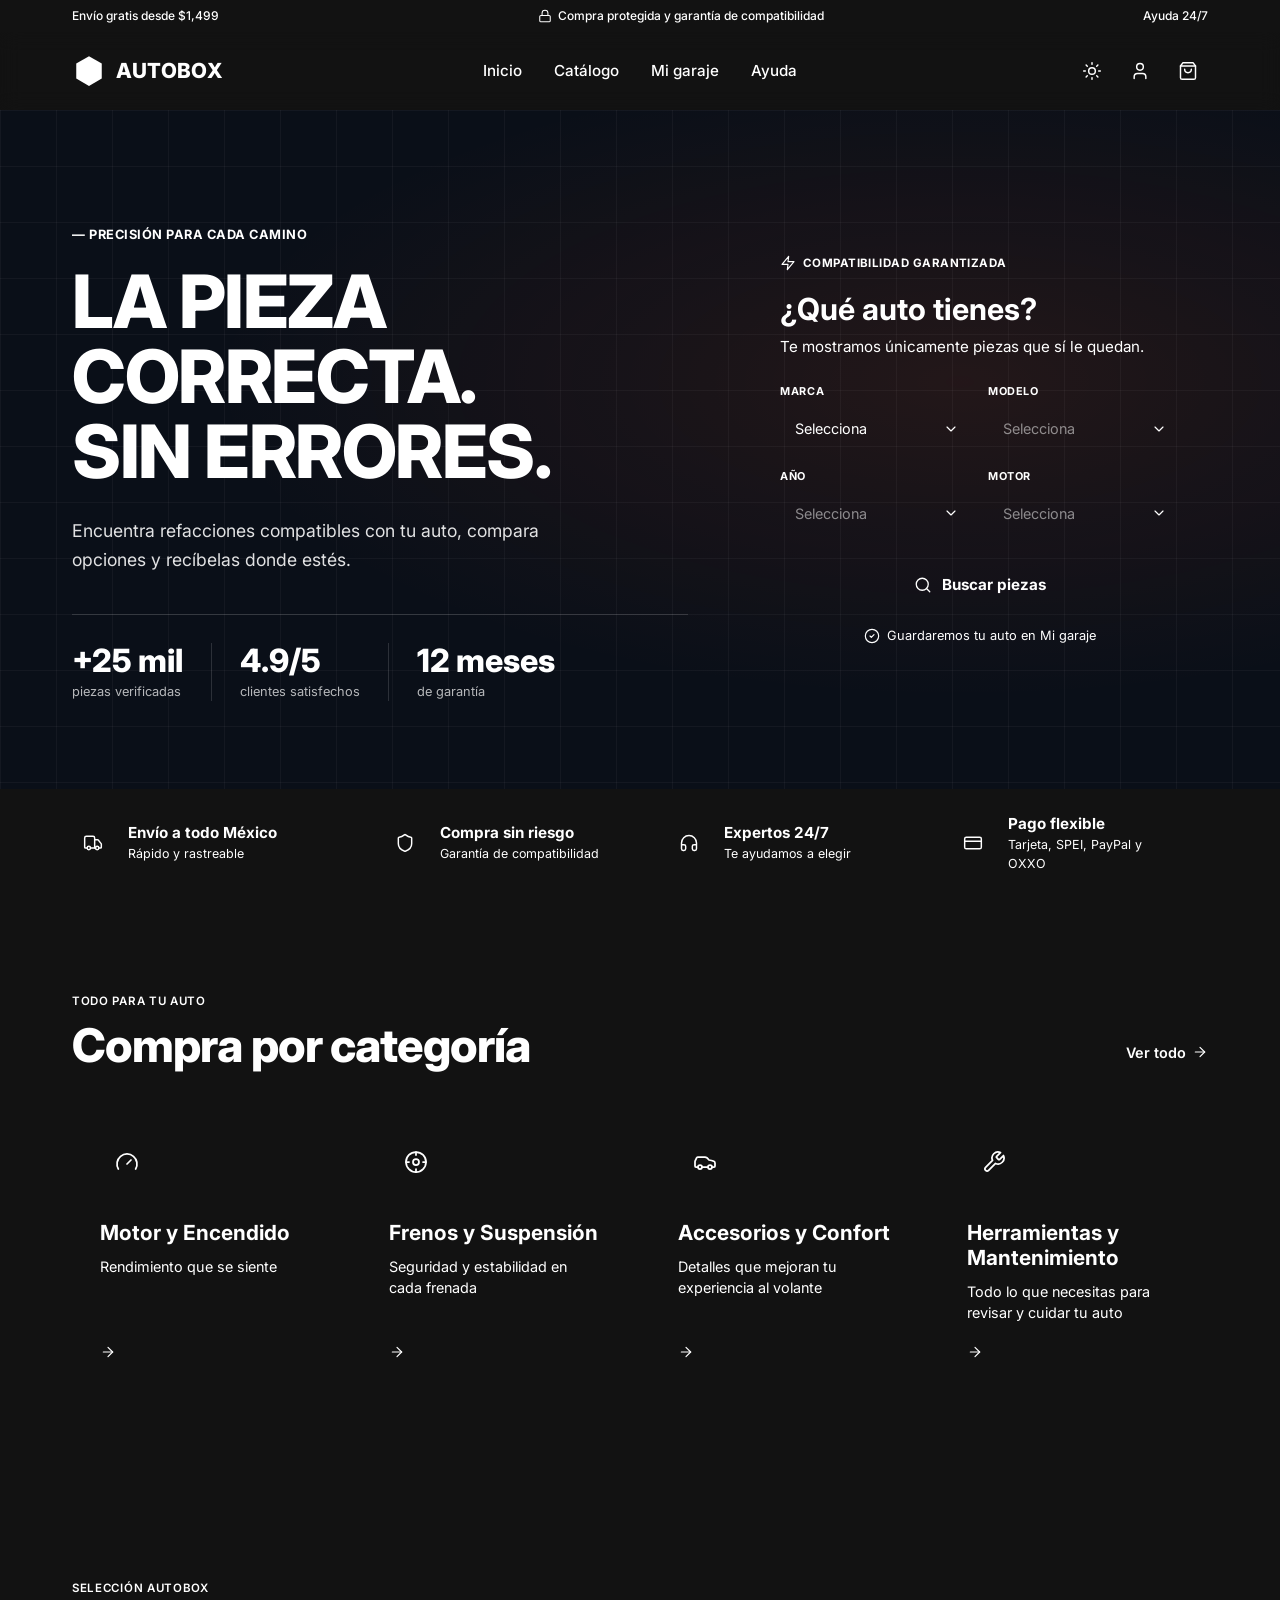
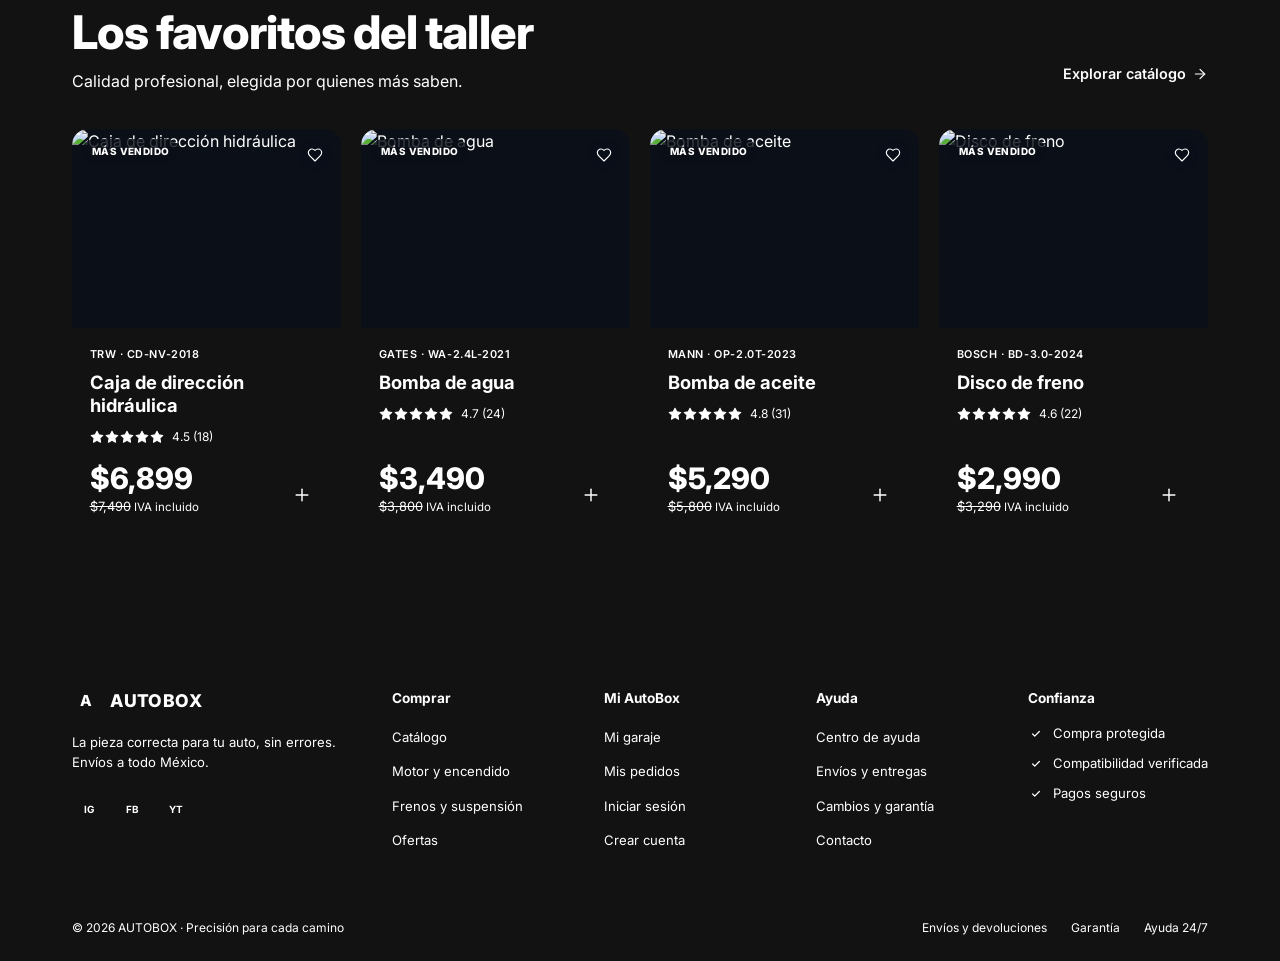
==== commit 54c29fe1: "Pagina Y catalogo" ====
--- a/index.html
+++ b/index.html
@@ -80,8 +80,8 @@
                 <svg class="icon icon-sun" width="20" height="20"><use href="#i-sun" /></svg>
                 <svg class="icon icon-moon" width="20" height="20"><use href="#i-moon" /></svg>
             </button>
-            <a class="icon-btn" href="login.html" aria-label="Mi cuenta"><svg class="icon" width="20" height="20"><use href="#i-user" /></svg></a>
-            <button class="icon-btn header-icon--cart" type="button" aria-label="Carrito" aria-controls="cart-frame" aria-expanded="false"><svg class="icon" width="20" height="20"><use href="#i-bag" /></svg></button>
+            <a class="icon-btn" href="/login" aria-label="Mi cuenta"><svg class="icon" width="20" height="20"><use href="#i-user" /></svg></a>
+            <a class="icon-btn" href="/carrito" aria-label="Carrito"><svg class="icon" width="20" height="20"><use href="#i-bag" /></svg></a>
             <button class="icon-btn site-header__menu" type="button" data-menu-toggle aria-label="Abrir menú" aria-expanded="false">
                 <svg class="icon" width="20" height="20"><use href="#i-menu" /></svg>
             </button>
@@ -373,7 +373,7 @@
                 <ul>
                     <li><a href="/garaje">Mi garaje</a></li>
                     <li><a href="/pedidos">Mis pedidos</a></li>
-                    <li><a href="login.html">Iniciar sesión</a></li>
+                    <li><a href="/login">Iniciar sesión</a></li>
                     <li><a href="/registro">Crear cuenta</a></li>
                 </ul>
             </div>
@@ -409,9 +409,6 @@
     </div>
 </footer>
 
-<button class="cart-overlay" type="button" aria-label="Cerrar carrito" hidden></button>
-<iframe class="cart-frame" id="cart-frame" src="carrito.html" title="Carrito de compras" aria-hidden="true" tabindex="-1"></iframe>
-
 <!-- ===== Interactividad mínima ===== -->
 <script>
     (function () {
@@ -425,10 +422,6 @@
         themeBtn.addEventListener('click', function () {
             root.dataset.theme = root.dataset.theme === 'light' ? 'dark' : 'light';
             try { localStorage.setItem('autobox:theme', root.dataset.theme); } catch (e) {}
-            var cartFrame = document.querySelector('#cart-frame');
-            if (cartFrame && cartFrame.contentWindow) {
-                cartFrame.contentWindow.postMessage({ type: 'autobox:theme', theme: root.dataset.theme }, '*');
-            }
             labelTheme();
         });
         labelTheme();
@@ -439,31 +432,6 @@
         menuBtn.addEventListener('click', function () {
             var open = nav.classList.toggle('is-open');
             menuBtn.setAttribute('aria-expanded', String(open));
-        });
-
-        /* --- Carrito lateral --- */
-        var cartButton = document.querySelector('.header-icon--cart');
-        var cartFrame = document.querySelector('#cart-frame');
-        var cartOverlay = document.querySelector('.cart-overlay');
-
-        function setCartOpen(isOpen) {
-            cartFrame.classList.toggle('is-open', isOpen);
-            cartFrame.setAttribute('aria-hidden', String(!isOpen));
-            cartFrame.tabIndex = isOpen ? 0 : -1;
-            cartButton.setAttribute('aria-expanded', String(isOpen));
-            cartOverlay.hidden = !isOpen;
-            document.body.classList.toggle('cart-open', isOpen);
-        }
-
-        cartButton.addEventListener('click', function () { setCartOpen(true); });
-        cartOverlay.addEventListener('click', function () { setCartOpen(false); });
-        document.addEventListener('keydown', function (event) {
-            if (event.key === 'Escape') setCartOpen(false);
-        });
-        window.addEventListener('message', function (event) {
-            if (event.source === cartFrame.contentWindow && event.data === 'close-cart') {
-                setCartOpen(false);
-            }
         });
 
         /* --- Buscador de auto (mismos datos que backend/database/seed.sql) --- */
--- a/css/style.css
+++ b/css/style.css
@@ -1,41 +1,48 @@
-
 :root,
 :root[data-theme='dark'] {
   color-scheme: dark;
 
-  --color-bg: #0e1420;
-  --color-bg-elevated: #131b28;
-  --color-surface: #161f2d;
-  --color-surface-2: #1d2839;
-  --color-border: #243148;
-  --color-text: #ffffff;
-  --color-muted: #9aa8bc;
-
-  --color-accent: #ff5a1f;
-  --color-accent-hover: #ff7440;
-  --color-accent-soft: rgba(255, 90, 31, 0.14);
-  --color-star: #f5b83d;
-  --color-success: #3ecf72;
-  --color-danger: #ff4d4f;
-
-  --shadow-card: 0 20px 50px rgba(0, 0, 0, 0.35);
+  --bg: #0e1420;
+  --bg-elevated: #131b28;
+  --surface: #161f2d;
+  --surface-2: #1d2839;
+  --control-bg: #1d2839;
+  --cart-bg: #0a0f18;
+  --border: #243148;
+  --text: #ffffff;
+  --muted: #9aa8bc;
+  --muted-cool: #93a9c4;
+  --track: #2a3850;
+  --radio-bg: #ffffff;
+  --radio-border: #cfd4db;
+
+  --accent: #ff5a1f;
+  --accent-hover: #ff7440;
+  --star: #f5b83d;
+  --success: #3ecf72;
+  --danger: #ff4d4f;
+
+  --shadow: 0 20px 50px rgba(0, 0, 0, 0.35);
 }
 
 :root[data-theme='light'] {
   color-scheme: light;
 
-  --color-bg: #f4f6fa;
-  --color-bg-elevated: #ffffff;
-  --color-surface: #ffffff;
-  --color-surface-2: #eef1f6;
-  --color-border: #dde3ec;
-  --color-text: #0e1420;
-  --color-muted: #5b6b80;
-
-  --color-accent-soft: rgba(255, 90, 31, 0.1);
-  --shadow-card: 0 20px 50px rgba(14, 20, 32, 0.12);
-}
-
+  --bg: #f4f6fa;
+  --bg-elevated: #ffffff;
+  --surface: #ffffff;
+  --surface-2: #eef1f6;
+  --control-bg: #ffffff;
+  --cart-bg: #eef1f6;
+  --border: #dde3ec;
+  --text: #0e1420;
+  --muted: #5b6b80;
+  --muted-cool: #4f6788;
+  --track: #d5dbe5;
+  --radio-border: #b9c0ca;
+
+  --shadow: 0 20px 50px rgba(14, 20, 32, 0.12);
+}
 :root {
   --font-sans: 'Inter', system-ui, -apple-system, 'Segoe UI', Roboto, sans-serif;
 
@@ -328,44 +335,6 @@
 
 .site-header__menu {
   display: none;
-}
-
-.header-icon--cart {
-  padding: 0;
-  border: 0;
-  background: transparent;
-  cursor: pointer;
-}
-
-.cart-overlay {
-  position: fixed;
-  z-index: 60;
-  inset: 0;
-  width: 100%;
-  height: 100%;
-  border: 0;
-  background: rgb(0 0 0 / 45%);
-}
-
-.cart-frame {
-  position: fixed;
-  z-index: 61;
-  top: 0;
-  right: 0;
-  width: min(448px, 100%);
-  height: 100vh;
-  border: 0;
-  box-shadow: -8px 0 30px rgb(0 0 0 / 14%);
-  transform: translateX(100%);
-  transition: transform 250ms ease;
-}
-
-.cart-frame.is-open {
-  transform: translateX(0);
-}
-
-body.cart-open {
-  overflow: hidden;
 }
 
 @media (max-width: 820px) {
@@ -429,10 +398,10 @@
   inset: 0;
   z-index: -1;
   background:
-    linear-gradient(rgba(255, 255, 255, 0.04) 1px, transparent 1px) 0 0 / 56px 56px,
-    linear-gradient(90deg, rgba(255, 255, 255, 0.04) 1px, transparent 1px) 0 0 / 56px 56px,
-    radial-gradient(ellipse at 75% 40%, rgba(255, 90, 31, 0.1), transparent 55%),
-    linear-gradient(90deg, rgba(10, 15, 24, 0.9) 0%, rgba(10, 15, 24, 0.72) 55%, rgba(10, 15, 24, 0.88) 100%);
+          linear-gradient(rgba(255, 255, 255, 0.04) 1px, transparent 1px) 0 0 / 56px 56px,
+          linear-gradient(90deg, rgba(255, 255, 255, 0.04) 1px, transparent 1px) 0 0 / 56px 56px,
+          radial-gradient(ellipse at 75% 40%, rgba(255, 90, 31, 0.1), transparent 55%),
+          linear-gradient(90deg, rgba(10, 15, 24, 0.9) 0%, rgba(10, 15, 24, 0.72) 55%, rgba(10, 15, 24, 0.88) 100%);
 }
 
 .hero__inner {
@@ -828,11 +797,7 @@
   box-shadow: var(--shadow-card);
 }
 
-.product-card__media {
-  position: relative;
-  aspect-ratio: 1.4 / 1;
-  background: #0a0f18;
-}
+.product-card__media { position: relative; aspect-ratio: 1.35 / 1; background: #0a0f18; }
 
 .product-card__media img {
   width: 100%;
@@ -846,7 +811,7 @@
   left: 0.65rem;
   padding: 0.28rem 0.6rem;
   border-radius: 999px;
-  background: var(--color-accent);
+  background: rgba(10, 15, 24, 0.82);
   color: #fff;
   font-size: 0.62rem;
   font-weight: 800;
@@ -1116,13 +1081,12 @@
   stroke-linejoin: round;
 }
 
-/* El icono indica el tema al que cambiará el botón. */
-.theme-toggle .icon-sun,
+/* Botón de tema: muestra sol en oscuro y luna en claro */
+.theme-toggle .icon-moon,
+:root[data-theme='light'] .theme-toggle .icon-sun {
+  display: none;
+}
 :root[data-theme='light'] .theme-toggle .icon-moon {
-  display: none;
-}
-:root:not([data-theme='light']) .theme-toggle .icon-moon,
-:root[data-theme='light'] .theme-toggle .icon-sun {
   display: block;
 }
 
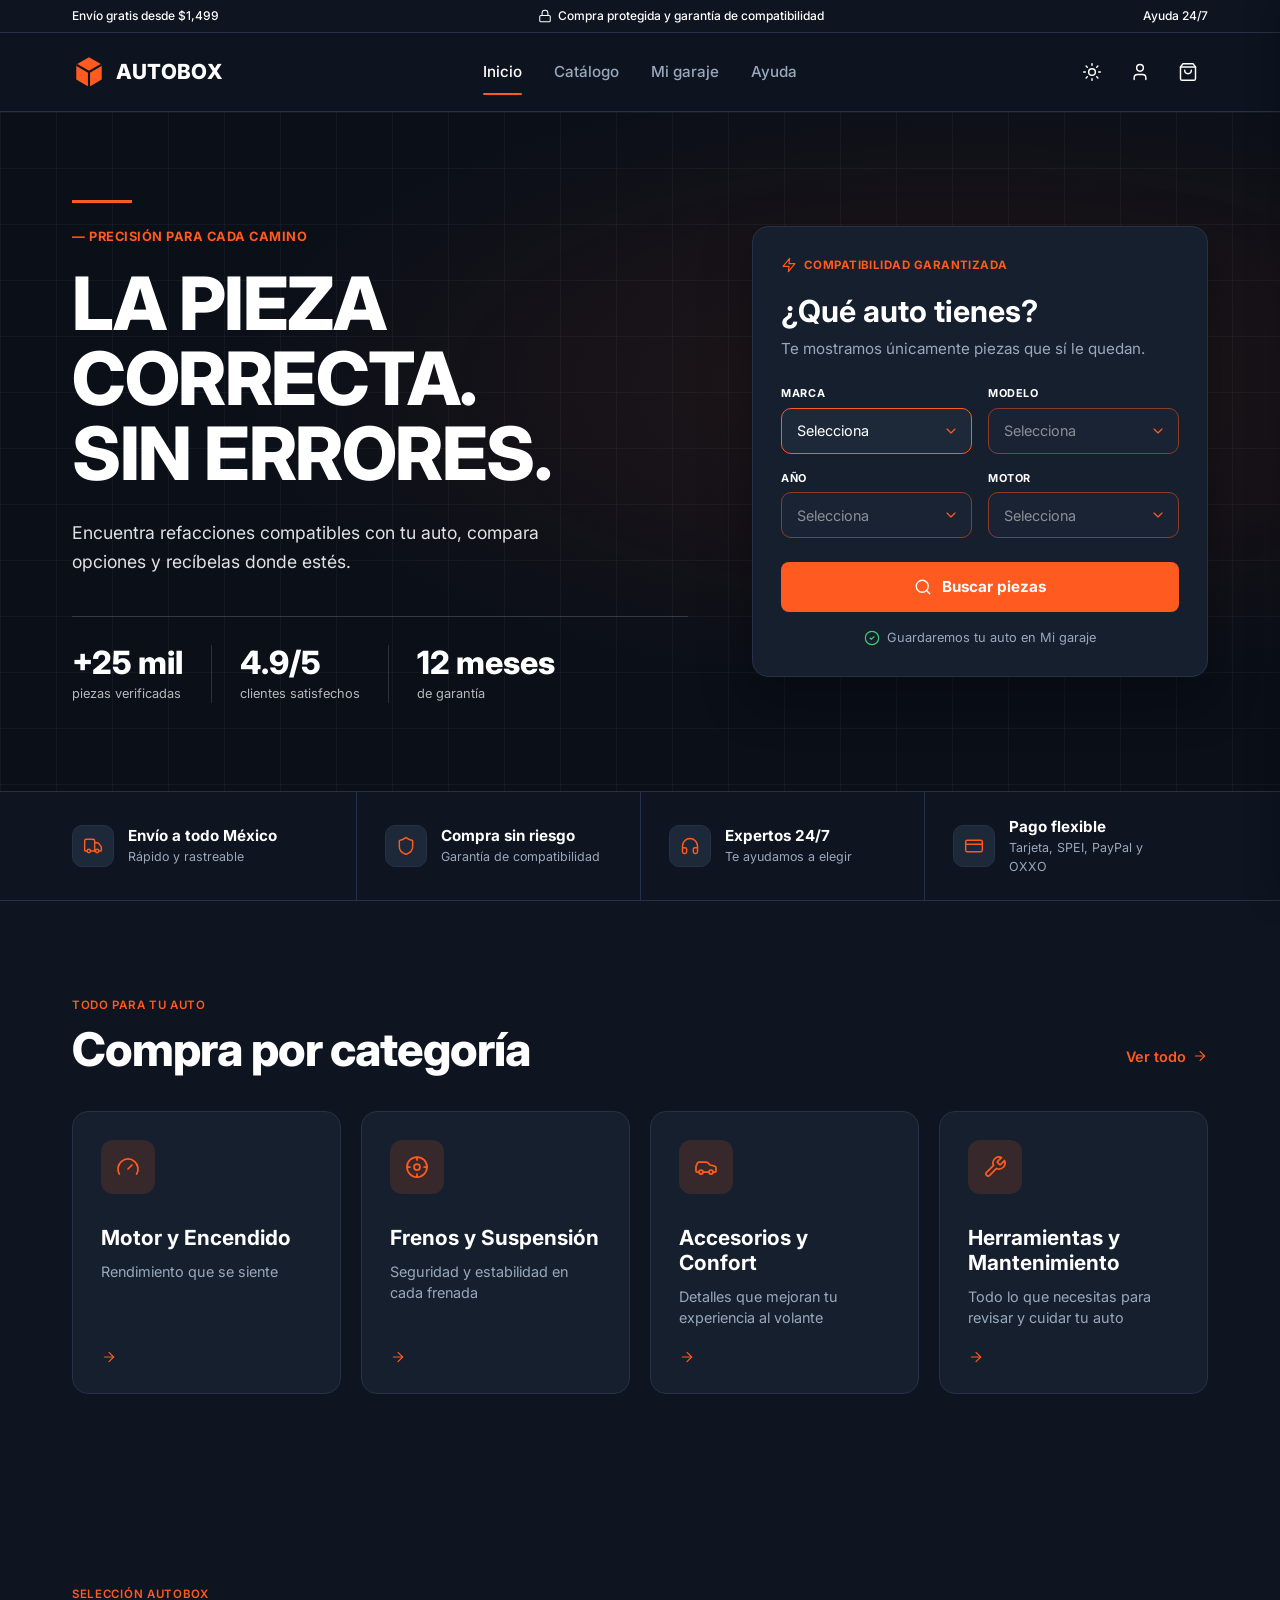
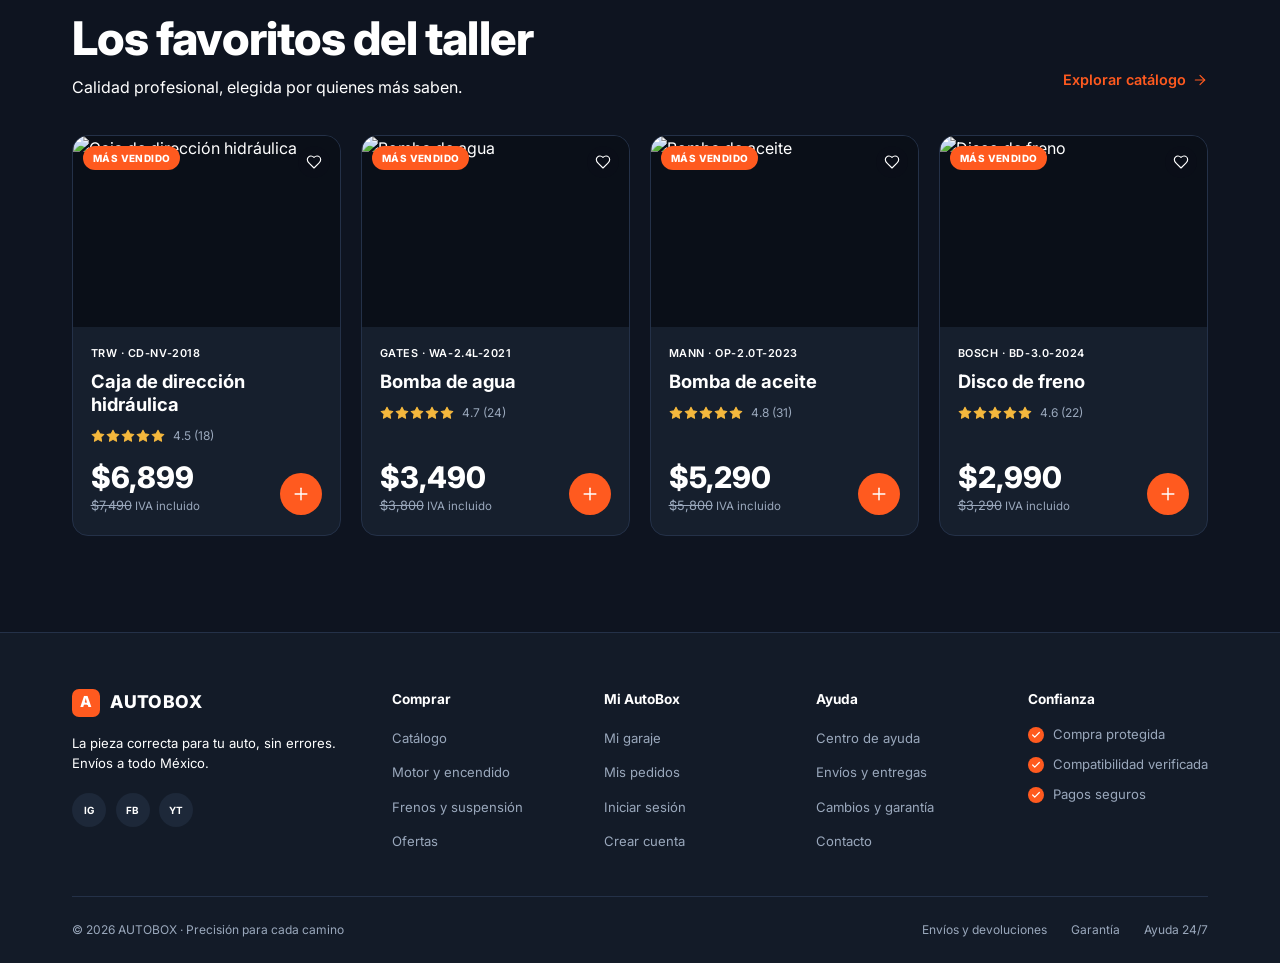
==== commit a7a2603f: "Merge branch 'PrincipalPage' into V1 Co-authored-by: Copilot <223556219+Copilot@users.noreply.github" ====
--- a/index.html
+++ b/index.html
@@ -53,14 +53,14 @@
           <svg class="icon" width="14" height="14"><use href="#i-lock" /></svg>
           Compra protegida y garantía de compatibilidad
         </span>
-        <a class="topbar__side" href="/ayuda">Ayuda 24/7</a>
+        <a class="topbar__side" href="index.html#ayuda">Ayuda 24/7</a>
     </div>
 </div>
 
 <!-- ===== Header ===== -->
 <header class="site-header">
     <div class="container site-header__inner">
-        <a class="logo logo--cube" href="/" aria-label="AUTOBOX - Inicio">
+        <a class="logo logo--cube" href="index.html" aria-label="AUTOBOX - Inicio">
             <svg class="logo__cube" viewBox="0 0 32 32" aria-hidden="true">
                 <path d="M16 2 28 9v14l-12 7L4 23V9z" fill="currentColor" />
                 <path d="M16 16 28 9M16 16 4 9M16 16v14" fill="none" stroke="var(--color-bg)" stroke-width="2" stroke-linejoin="round" />
@@ -69,10 +69,10 @@
         </a>
 
         <nav class="nav" data-nav aria-label="Principal">
-            <a class="nav__link is-active" href="/" aria-current="page">Inicio</a>
-            <a class="nav__link" href="/catalogo">Catálogo</a>
-            <a class="nav__link" href="/garaje">Mi garaje</a>
-            <a class="nav__link" href="/ayuda">Ayuda</a>
+            <a class="nav__link is-active" href="index.html" aria-current="page">Inicio</a>
+            <a class="nav__link" href="catalogo.html">Catálogo</a>
+            <a class="nav__link" href="index.html#garaje">Mi garaje</a>
+            <a class="nav__link" href="index.html#ayuda">Ayuda</a>
         </nav>
 
         <div class="site-header__actions">
@@ -80,8 +80,8 @@
                 <svg class="icon icon-sun" width="20" height="20"><use href="#i-sun" /></svg>
                 <svg class="icon icon-moon" width="20" height="20"><use href="#i-moon" /></svg>
             </button>
-            <a class="icon-btn" href="/login" aria-label="Mi cuenta"><svg class="icon" width="20" height="20"><use href="#i-user" /></svg></a>
-            <a class="icon-btn" href="/carrito" aria-label="Carrito"><svg class="icon" width="20" height="20"><use href="#i-bag" /></svg></a>
+            <a class="icon-btn" href="login.html" aria-label="Mi cuenta"><svg class="icon" width="20" height="20"><use href="#i-user" /></svg></a>
+            <button class="icon-btn header-icon--cart" type="button" aria-label="Carrito" aria-controls="cart-frame" aria-expanded="false"><svg class="icon" width="20" height="20"><use href="#i-bag" /></svg></button>
             <button class="icon-btn site-header__menu" type="button" data-menu-toggle aria-label="Abrir menú" aria-expanded="false">
                 <svg class="icon" width="20" height="20"><use href="#i-menu" /></svg>
             </button>
@@ -106,7 +106,7 @@
                 </div>
             </div>
 
-            <form class="finder" data-finder novalidate>
+            <form class="finder" id="garaje" data-finder novalidate>
                 <p class="finder__eyebrow"><svg class="icon" width="16" height="16"><use href="#i-zap" /></svg> Compatibilidad garantizada</p>
                 <h2 class="finder__title">¿Qué auto tienes?</h2>
                 <p class="finder__text">Te mostramos únicamente piezas que sí le quedan.</p>
@@ -186,29 +186,29 @@
                     <p class="eyebrow">Todo para tu auto</p>
                     <h2 class="section-heading__title" id="categorias-title">Compra por categoría</h2>
                 </div>
-                <a class="link-arrow" href="/catalogo">Ver todo <svg class="icon" width="16" height="16"><use href="#i-arrow-right" /></svg></a>
+                <a class="link-arrow" href="catalogo.html">Ver todo <svg class="icon" width="16" height="16"><use href="#i-arrow-right" /></svg></a>
             </div>
 
             <div class="category-grid">
-                <a class="category-card" href="/catalogo?cat=motor">
+                <a class="category-card" href="catalogo.html?cat=motor">
                     <span class="category-card__icon"><svg class="icon" width="24" height="24"><use href="#i-gauge" /></svg></span>
                     <h3 class="category-card__title">Motor y Encendido</h3>
                     <p class="category-card__text">Rendimiento que se siente</p>
                     <span class="category-card__arrow"><svg class="icon" width="16" height="16"><use href="#i-arrow-right" /></svg></span>
                 </a>
-                <a class="category-card" href="/catalogo?cat=frenos">
+                <a class="category-card" href="catalogo.html?cat=frenos">
                     <span class="category-card__icon"><svg class="icon" width="24" height="24"><use href="#i-disc" /></svg></span>
                     <h3 class="category-card__title">Frenos y Suspensión</h3>
                     <p class="category-card__text">Seguridad y estabilidad en cada frenada</p>
                     <span class="category-card__arrow"><svg class="icon" width="16" height="16"><use href="#i-arrow-right" /></svg></span>
                 </a>
-                <a class="category-card" href="/catalogo?cat=accesorios">
+                <a class="category-card" href="catalogo.html?cat=accesorios">
                     <span class="category-card__icon"><svg class="icon" width="24" height="24"><use href="#i-car" /></svg></span>
                     <h3 class="category-card__title">Accesorios y Confort</h3>
                     <p class="category-card__text">Detalles que mejoran tu experiencia al volante</p>
                     <span class="category-card__arrow"><svg class="icon" width="16" height="16"><use href="#i-arrow-right" /></svg></span>
                 </a>
-                <a class="category-card" href="/catalogo?cat=herramientas">
+                <a class="category-card" href="catalogo.html?cat=herramientas">
                     <span class="category-card__icon"><svg class="icon" width="24" height="24"><use href="#i-wrench" /></svg></span>
                     <h3 class="category-card__title">Herramientas y Mantenimiento</h3>
                     <p class="category-card__text">Todo lo que necesitas para revisar y cuidar tu auto</p>
@@ -228,7 +228,7 @@
                     <h2 class="section-heading__title" id="favoritos-title">Los favoritos del taller</h2>
                     <p class="section-heading__text">Calidad profesional, elegida por quienes más saben.</p>
                 </div>
-                <a class="link-arrow" href="/catalogo">Explorar catálogo <svg class="icon" width="16" height="16"><use href="#i-arrow-right" /></svg></a>
+                <a class="link-arrow" href="catalogo.html">Explorar catálogo <svg class="icon" width="16" height="16"><use href="#i-arrow-right" /></svg></a>
             </div>
 
             <div class="product-grid" data-products>
@@ -349,7 +349,7 @@
     <div class="container">
         <div class="footer__grid">
             <div class="footer__brand">
-                <a class="logo logo--letter" href="/" aria-label="AUTOBOX - Inicio"><span class="logo__letter" aria-hidden="true">A</span><span class="logo__text">AUTOBOX</span></a>
+                <a class="logo logo--letter" href="index.html" aria-label="AUTOBOX - Inicio"><span class="logo__letter" aria-hidden="true">A</span><span class="logo__text">AUTOBOX</span></a>
                 <p>La pieza correcta para tu auto, sin errores. Envíos a todo México.</p>
                 <div class="footer__socials">
                     <a class="footer__social" href="#" aria-label="Instagram">IG</a>
@@ -361,30 +361,30 @@
             <div class="footer__col">
                 <h3 class="footer__heading">Comprar</h3>
                 <ul>
-                    <li><a href="/catalogo">Catálogo</a></li>
-                    <li><a href="/catalogo?cat=motor">Motor y encendido</a></li>
-                    <li><a href="/catalogo?cat=frenos">Frenos y suspensión</a></li>
-                    <li><a href="/catalogo?ofertas=1">Ofertas</a></li>
+                    <li><a href="catalogo.html">Catálogo</a></li>
+                    <li><a href="catalogo.html?cat=motor">Motor y encendido</a></li>
+                    <li><a href="catalogo.html?cat=frenos">Frenos y suspensión</a></li>
+                    <li><a href="catalogo.html">Ofertas</a></li>
                 </ul>
             </div>
 
             <div class="footer__col">
                 <h3 class="footer__heading">Mi AutoBox</h3>
                 <ul>
-                    <li><a href="/garaje">Mi garaje</a></li>
+                    <li><a href="index.html#garaje">Mi garaje</a></li>
                     <li><a href="/pedidos">Mis pedidos</a></li>
-                    <li><a href="/login">Iniciar sesión</a></li>
-                    <li><a href="/registro">Crear cuenta</a></li>
+                    <li><a href="login.html">Iniciar sesión</a></li>
+                    <li><a href="registro.html">Crear cuenta</a></li>
                 </ul>
             </div>
 
-            <div class="footer__col">
+            <div class="footer__col" id="ayuda">
                 <h3 class="footer__heading">Ayuda</h3>
                 <ul>
-                    <li><a href="/ayuda">Centro de ayuda</a></li>
-                    <li><a href="/ayuda#envios">Envíos y entregas</a></li>
-                    <li><a href="/ayuda#garantia">Cambios y garantía</a></li>
-                    <li><a href="/contacto">Contacto</a></li>
+                    <li><a href="index.html#ayuda">Centro de ayuda</a></li>
+                    <li id="envios"><a href="index.html#envios">Envíos y entregas</a></li>
+                    <li id="garantia"><a href="index.html#garantia">Cambios y garantía</a></li>
+                    <li><a href="index.html#ayuda">Contacto</a></li>
                 </ul>
             </div>
 
@@ -401,13 +401,16 @@
         <div class="footer__bottom">
             <p>© 2026 AUTOBOX · Precisión para cada camino</p>
             <nav class="footer__legal" aria-label="Legal">
-                <a href="/ayuda#envios">Envíos y devoluciones</a>
-                <a href="/ayuda#garantia">Garantía</a>
-                <a href="/ayuda">Ayuda 24/7</a>
+                <a href="index.html#envios">Envíos y devoluciones</a>
+                <a href="index.html#garantia">Garantía</a>
+                <a href="index.html#ayuda">Ayuda 24/7</a>
             </nav>
         </div>
     </div>
 </footer>
+
+<button class="cart-overlay" type="button" aria-label="Cerrar carrito" hidden></button>
+<iframe class="cart-frame" id="cart-frame" src="carrito.html" title="Carrito de compras" aria-hidden="true" tabindex="-1"></iframe>
 
 <!-- ===== Interactividad mínima ===== -->
 <script>
@@ -422,6 +425,10 @@
         themeBtn.addEventListener('click', function () {
             root.dataset.theme = root.dataset.theme === 'light' ? 'dark' : 'light';
             try { localStorage.setItem('autobox:theme', root.dataset.theme); } catch (e) {}
+            var cartFrame = document.querySelector('#cart-frame');
+            if (cartFrame && cartFrame.contentWindow) {
+                cartFrame.contentWindow.postMessage({ type: 'autobox:theme', theme: root.dataset.theme }, '*');
+            }
             labelTheme();
         });
         labelTheme();
@@ -432,6 +439,31 @@
         menuBtn.addEventListener('click', function () {
             var open = nav.classList.toggle('is-open');
             menuBtn.setAttribute('aria-expanded', String(open));
+        });
+
+        /* --- Carrito lateral --- */
+        var cartButton = document.querySelector('.header-icon--cart');
+        var cartFrame = document.querySelector('#cart-frame');
+        var cartOverlay = document.querySelector('.cart-overlay');
+
+        function setCartOpen(isOpen) {
+            cartFrame.classList.toggle('is-open', isOpen);
+            cartFrame.setAttribute('aria-hidden', String(!isOpen));
+            cartFrame.tabIndex = isOpen ? 0 : -1;
+            cartButton.setAttribute('aria-expanded', String(isOpen));
+            cartOverlay.hidden = !isOpen;
+            document.body.classList.toggle('cart-open', isOpen);
+        }
+
+        cartButton.addEventListener('click', function () { setCartOpen(true); });
+        cartOverlay.addEventListener('click', function () { setCartOpen(false); });
+        document.addEventListener('keydown', function (event) {
+            if (event.key === 'Escape') setCartOpen(false);
+        });
+        window.addEventListener('message', function (event) {
+            if (event.source === cartFrame.contentWindow && event.data === 'close-cart') {
+                setCartOpen(false);
+            }
         });
 
         /* --- Buscador de auto (mismos datos que backend/database/seed.sql) --- */
@@ -512,12 +544,20 @@
             }
             var add = e.target.closest('[data-add]');
             if (add) {
-                document.dispatchEvent(new CustomEvent('autobox:add-to-cart', { detail: { id: Number(add.dataset.add) } }));
+                var card = add.closest('.product-card');
+                var sku = card.querySelector('.product-card__sku').textContent.split('·').pop().trim();
+                var name = card.querySelector('.product-card__name').textContent.trim();
+                var price = Number(card.querySelector('.product-card__price').textContent.replace(/[^\d.]/g, ''));
+                var image = card.querySelector('.product-card__media img').src;
+                document.dispatchEvent(new CustomEvent('autobox:add-to-cart', {
+                    detail: { id: sku, name: name, price: price, image: image }
+                }));
                 add.classList.add('is-added');
                 setTimeout(function () { add.classList.remove('is-added'); }, 1200);
             }
         });
     })();
 </script>
+<script src="js/app.js"></script>
 </body>
 </html>
--- a/css/style.css
+++ b/css/style.css
@@ -2,47 +2,39 @@
 :root[data-theme='dark'] {
   color-scheme: dark;
 
-  --bg: #0e1420;
-  --bg-elevated: #131b28;
-  --surface: #161f2d;
-  --surface-2: #1d2839;
-  --control-bg: #1d2839;
-  --cart-bg: #0a0f18;
-  --border: #243148;
-  --text: #ffffff;
-  --muted: #9aa8bc;
-  --muted-cool: #93a9c4;
-  --track: #2a3850;
-  --radio-bg: #ffffff;
-  --radio-border: #cfd4db;
-
-  --accent: #ff5a1f;
-  --accent-hover: #ff7440;
-  --star: #f5b83d;
-  --success: #3ecf72;
-  --danger: #ff4d4f;
-
-  --shadow: 0 20px 50px rgba(0, 0, 0, 0.35);
+  --color-bg: #0e1420;
+  --color-bg-elevated: #131b28;
+  --color-surface: #161f2d;
+  --color-surface-2: #1d2839;
+  --color-border: #243148;
+  --color-text: #ffffff;
+  --color-muted: #9aa8bc;
+
+  --color-accent: #ff5a1f;
+  --color-accent-hover: #ff7440;
+  --color-accent-soft: rgba(255, 90, 31, 0.14);
+  --color-star: #f5b83d;
+  --color-success: #3ecf72;
+  --color-danger: #ff4d4f;
+
+  --shadow-card: 0 20px 50px rgba(0, 0, 0, 0.35);
 }
 
 :root[data-theme='light'] {
   color-scheme: light;
 
-  --bg: #f4f6fa;
-  --bg-elevated: #ffffff;
-  --surface: #ffffff;
-  --surface-2: #eef1f6;
-  --control-bg: #ffffff;
-  --cart-bg: #eef1f6;
-  --border: #dde3ec;
-  --text: #0e1420;
-  --muted: #5b6b80;
-  --muted-cool: #4f6788;
-  --track: #d5dbe5;
-  --radio-border: #b9c0ca;
-
-  --shadow: 0 20px 50px rgba(14, 20, 32, 0.12);
-}
+  --color-bg: #f4f6fa;
+  --color-bg-elevated: #ffffff;
+  --color-surface: #ffffff;
+  --color-surface-2: #eef1f6;
+  --color-border: #dde3ec;
+  --color-text: #0e1420;
+  --color-muted: #5b6b80;
+
+  --color-accent-soft: rgba(255, 90, 31, 0.1);
+  --shadow-card: 0 20px 50px rgba(14, 20, 32, 0.12);
+}
+
 :root {
   --font-sans: 'Inter', system-ui, -apple-system, 'Segoe UI', Roboto, sans-serif;
 
@@ -335,6 +327,44 @@
 
 .site-header__menu {
   display: none;
+}
+
+.header-icon--cart {
+  padding: 0;
+  border: 0;
+  background: transparent;
+  cursor: pointer;
+}
+
+.cart-overlay {
+  position: fixed;
+  z-index: 60;
+  inset: 0;
+  width: 100%;
+  height: 100%;
+  border: 0;
+  background: rgb(0 0 0 / 45%);
+}
+
+.cart-frame {
+  position: fixed;
+  z-index: 61;
+  top: 0;
+  right: 0;
+  width: min(448px, 100%);
+  height: 100vh;
+  border: 0;
+  box-shadow: -8px 0 30px rgb(0 0 0 / 14%);
+  transform: translateX(100%);
+  transition: transform 250ms ease;
+}
+
+.cart-frame.is-open {
+  transform: translateX(0);
+}
+
+body.cart-open {
+  overflow: hidden;
 }
 
 @media (max-width: 820px) {
@@ -398,10 +428,10 @@
   inset: 0;
   z-index: -1;
   background:
-          linear-gradient(rgba(255, 255, 255, 0.04) 1px, transparent 1px) 0 0 / 56px 56px,
-          linear-gradient(90deg, rgba(255, 255, 255, 0.04) 1px, transparent 1px) 0 0 / 56px 56px,
-          radial-gradient(ellipse at 75% 40%, rgba(255, 90, 31, 0.1), transparent 55%),
-          linear-gradient(90deg, rgba(10, 15, 24, 0.9) 0%, rgba(10, 15, 24, 0.72) 55%, rgba(10, 15, 24, 0.88) 100%);
+    linear-gradient(rgba(255, 255, 255, 0.04) 1px, transparent 1px) 0 0 / 56px 56px,
+    linear-gradient(90deg, rgba(255, 255, 255, 0.04) 1px, transparent 1px) 0 0 / 56px 56px,
+    radial-gradient(ellipse at 75% 40%, rgba(255, 90, 31, 0.1), transparent 55%),
+    linear-gradient(90deg, rgba(10, 15, 24, 0.9) 0%, rgba(10, 15, 24, 0.72) 55%, rgba(10, 15, 24, 0.88) 100%);
 }
 
 .hero__inner {
@@ -797,7 +827,11 @@
   box-shadow: var(--shadow-card);
 }
 
-.product-card__media { position: relative; aspect-ratio: 1.35 / 1; background: #0a0f18; }
+.product-card__media {
+  position: relative;
+  aspect-ratio: 1.4 / 1;
+  background: #0a0f18;
+}
 
 .product-card__media img {
   width: 100%;
@@ -811,7 +845,7 @@
   left: 0.65rem;
   padding: 0.28rem 0.6rem;
   border-radius: 999px;
-  background: rgba(10, 15, 24, 0.82);
+  background: var(--color-accent);
   color: #fff;
   font-size: 0.62rem;
   font-weight: 800;
@@ -1081,7 +1115,7 @@
   stroke-linejoin: round;
 }
 
-/* Botón de tema: muestra sol en oscuro y luna en claro */
+/* El icono indica el tema al que cambiará el botón. */
 .theme-toggle .icon-moon,
 :root[data-theme='light'] .theme-toggle .icon-sun {
   display: none;
